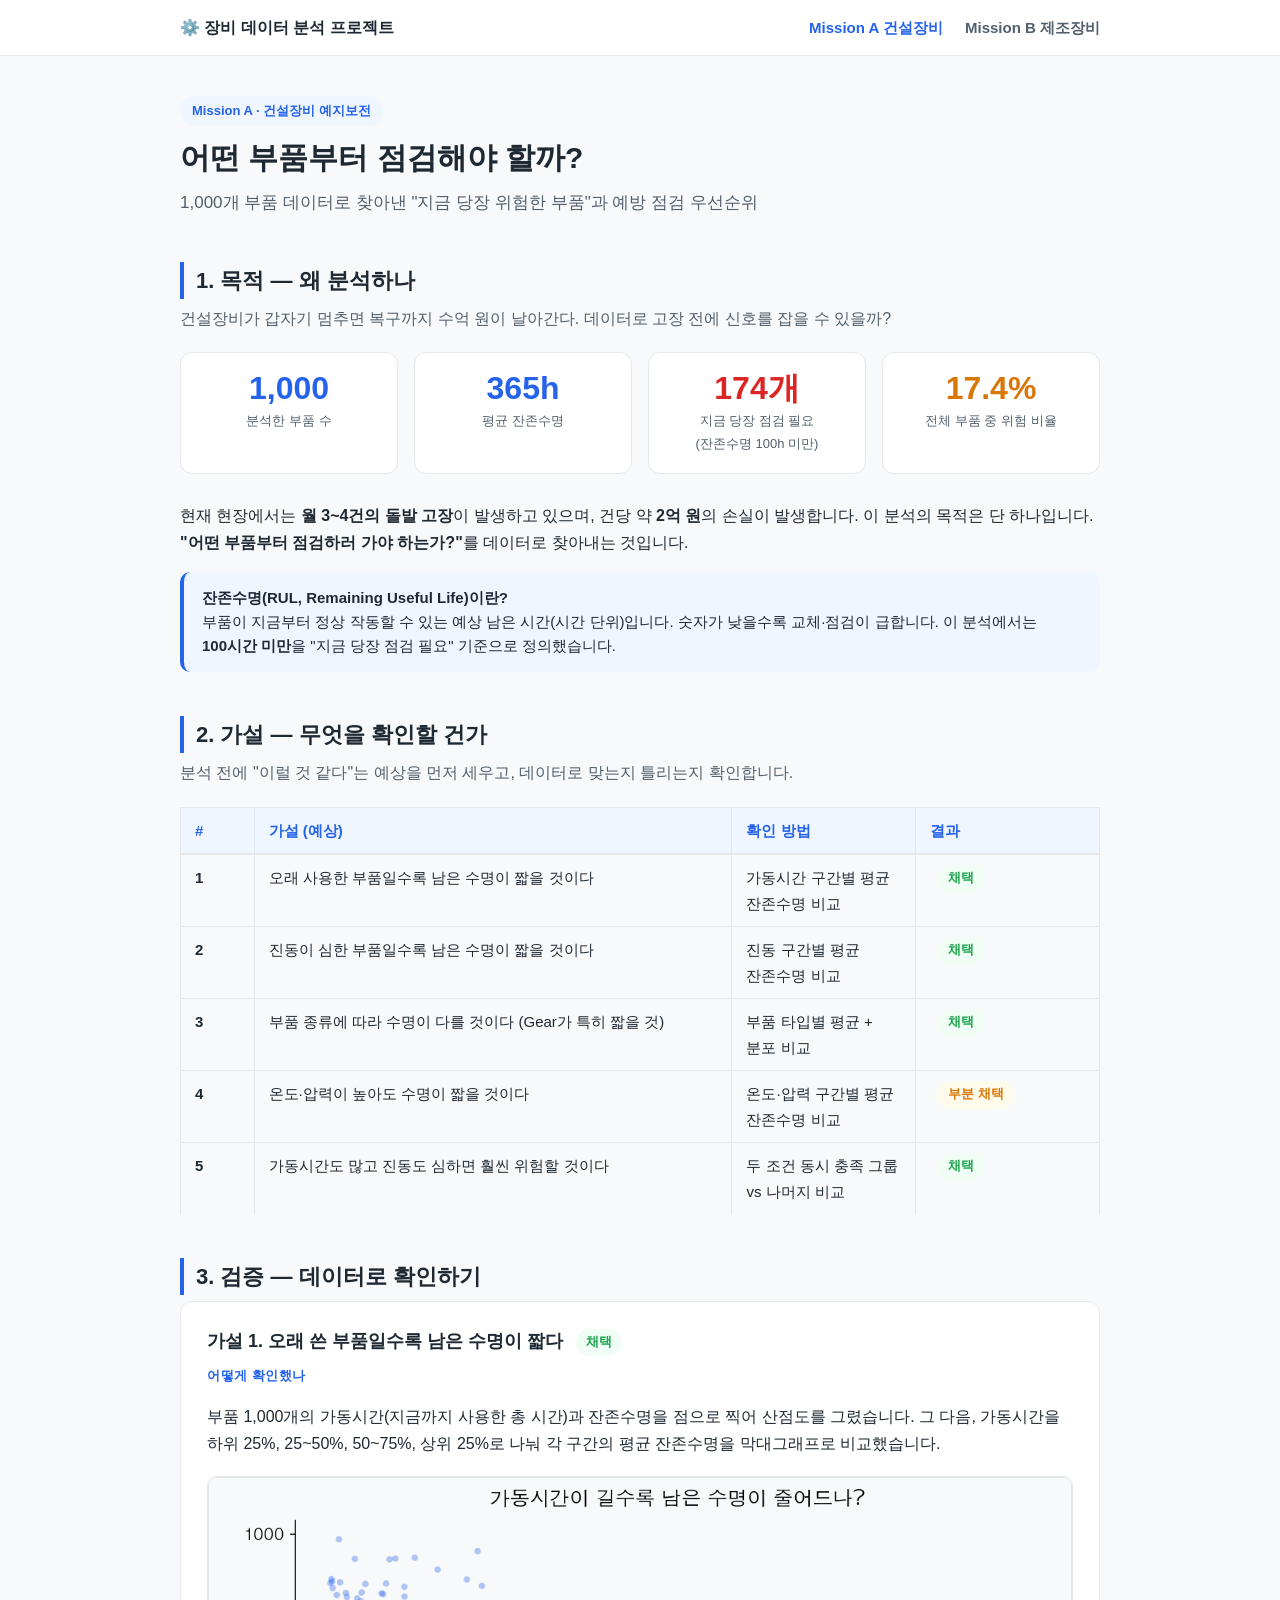
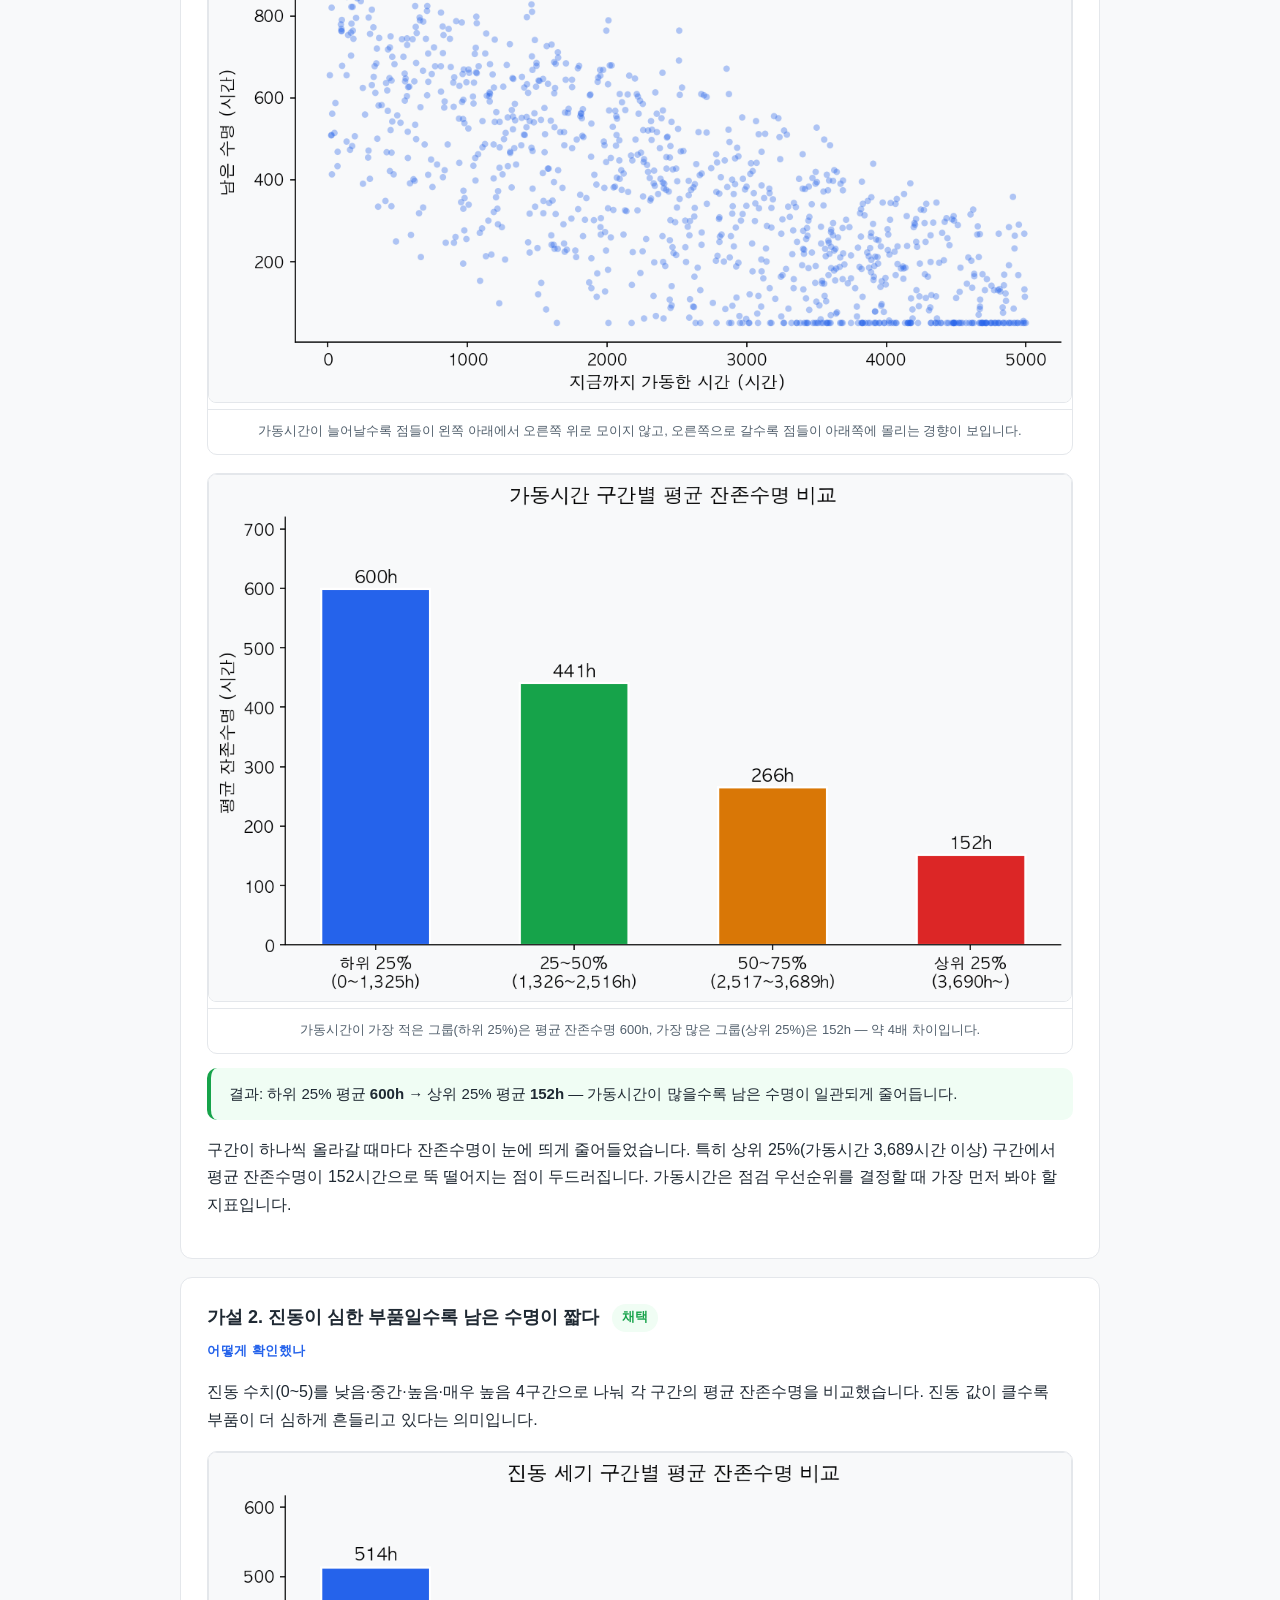
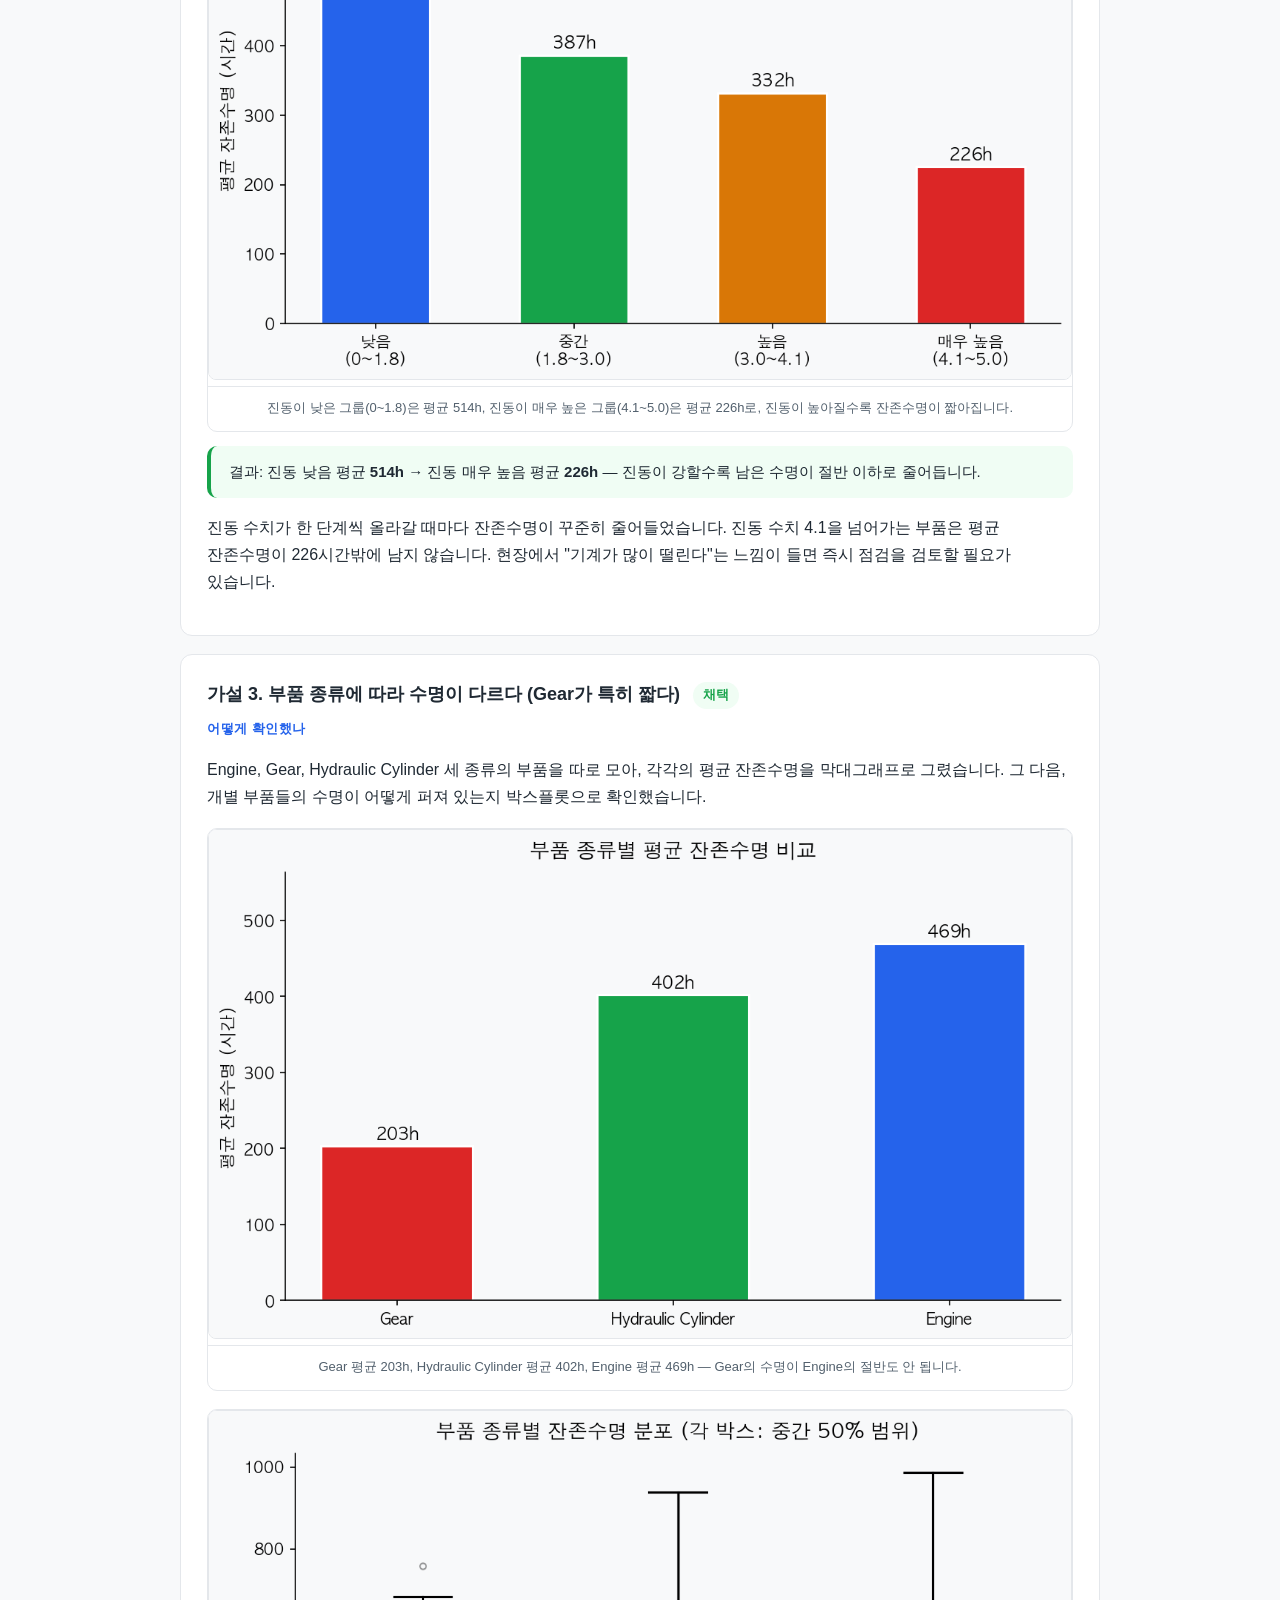
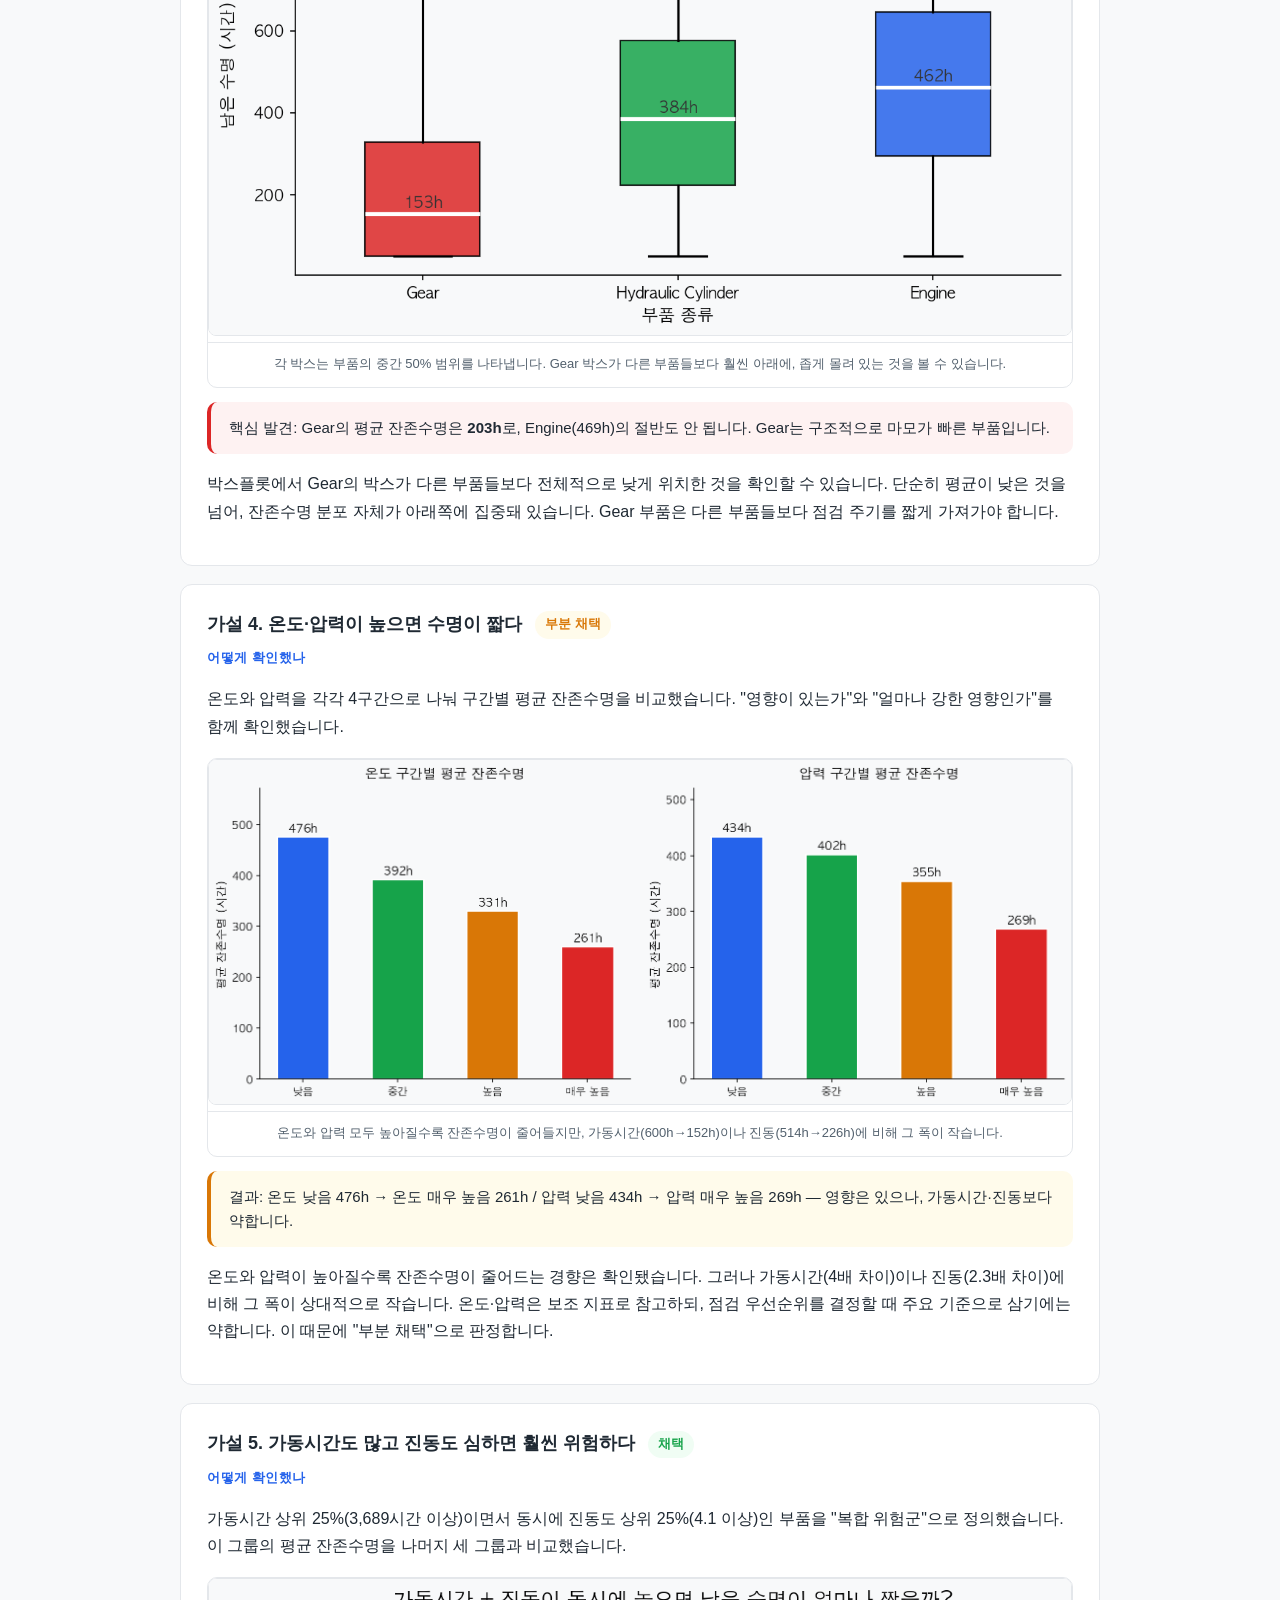
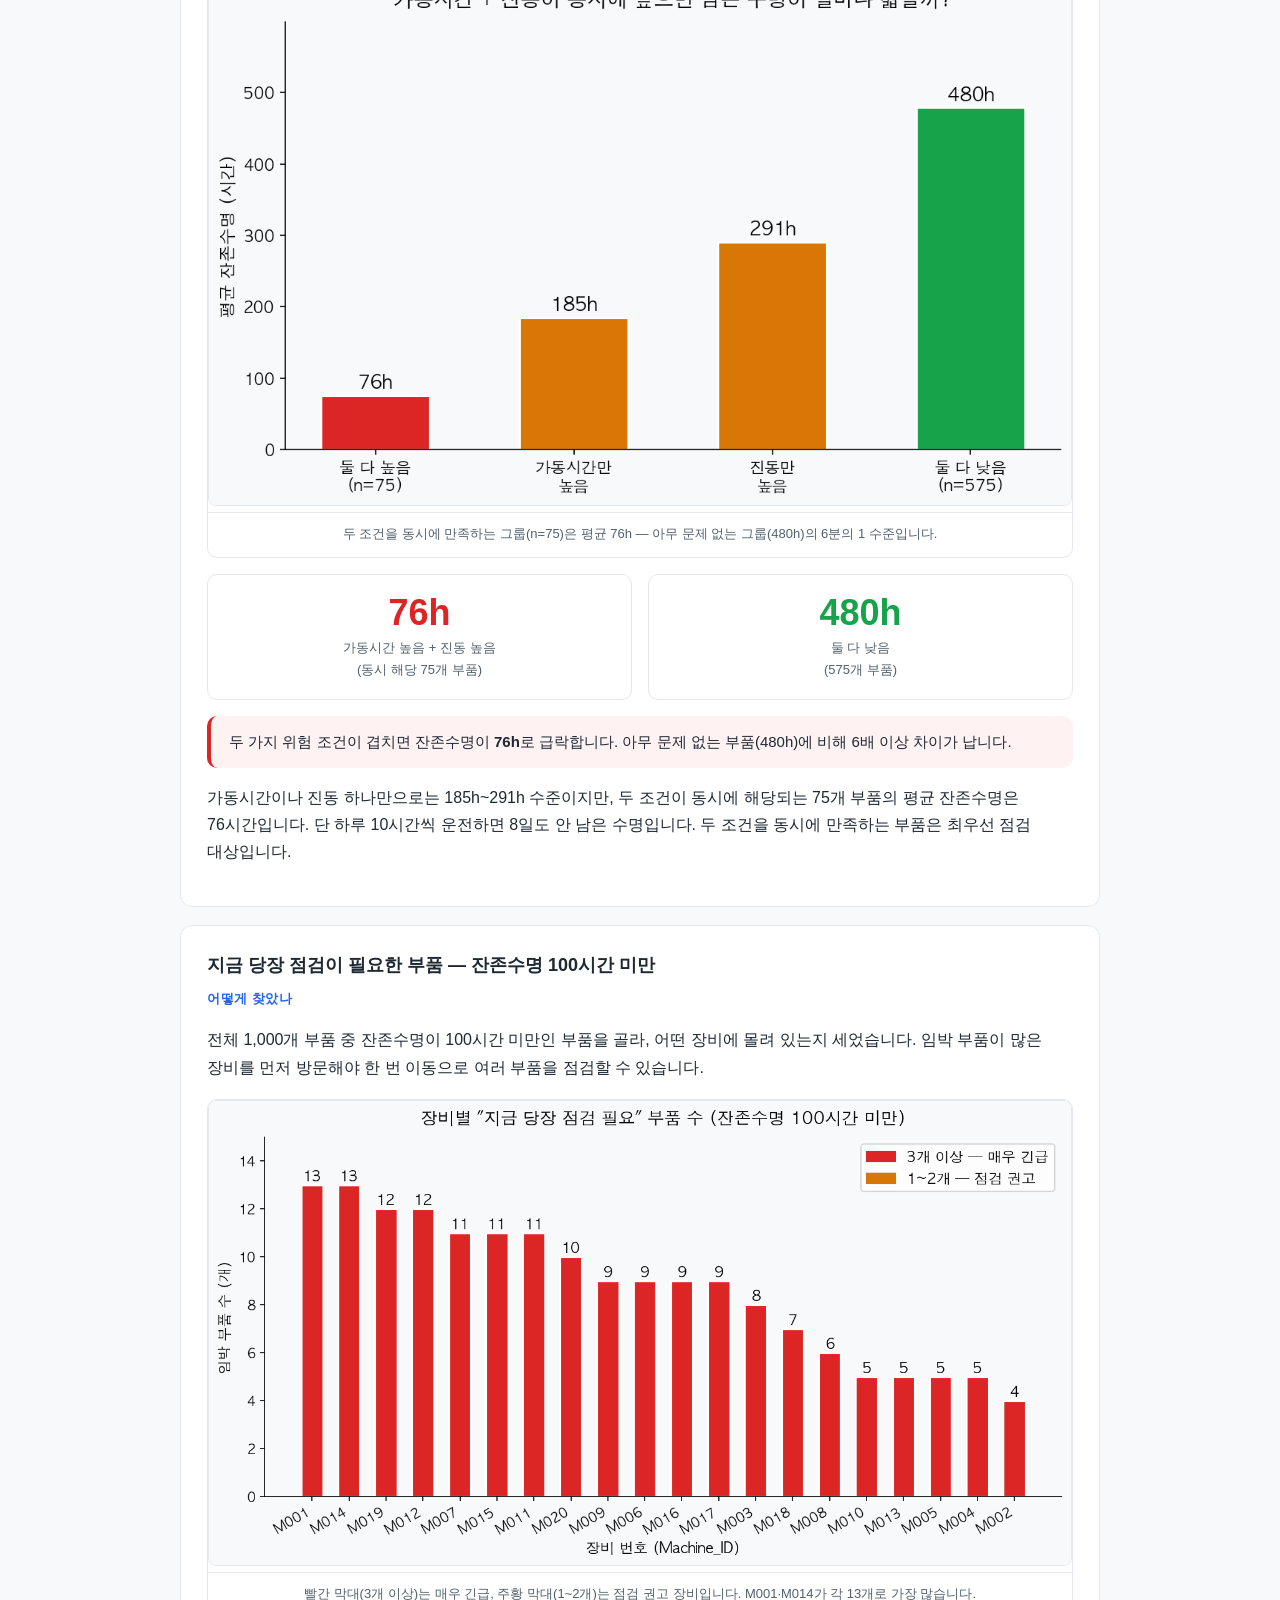
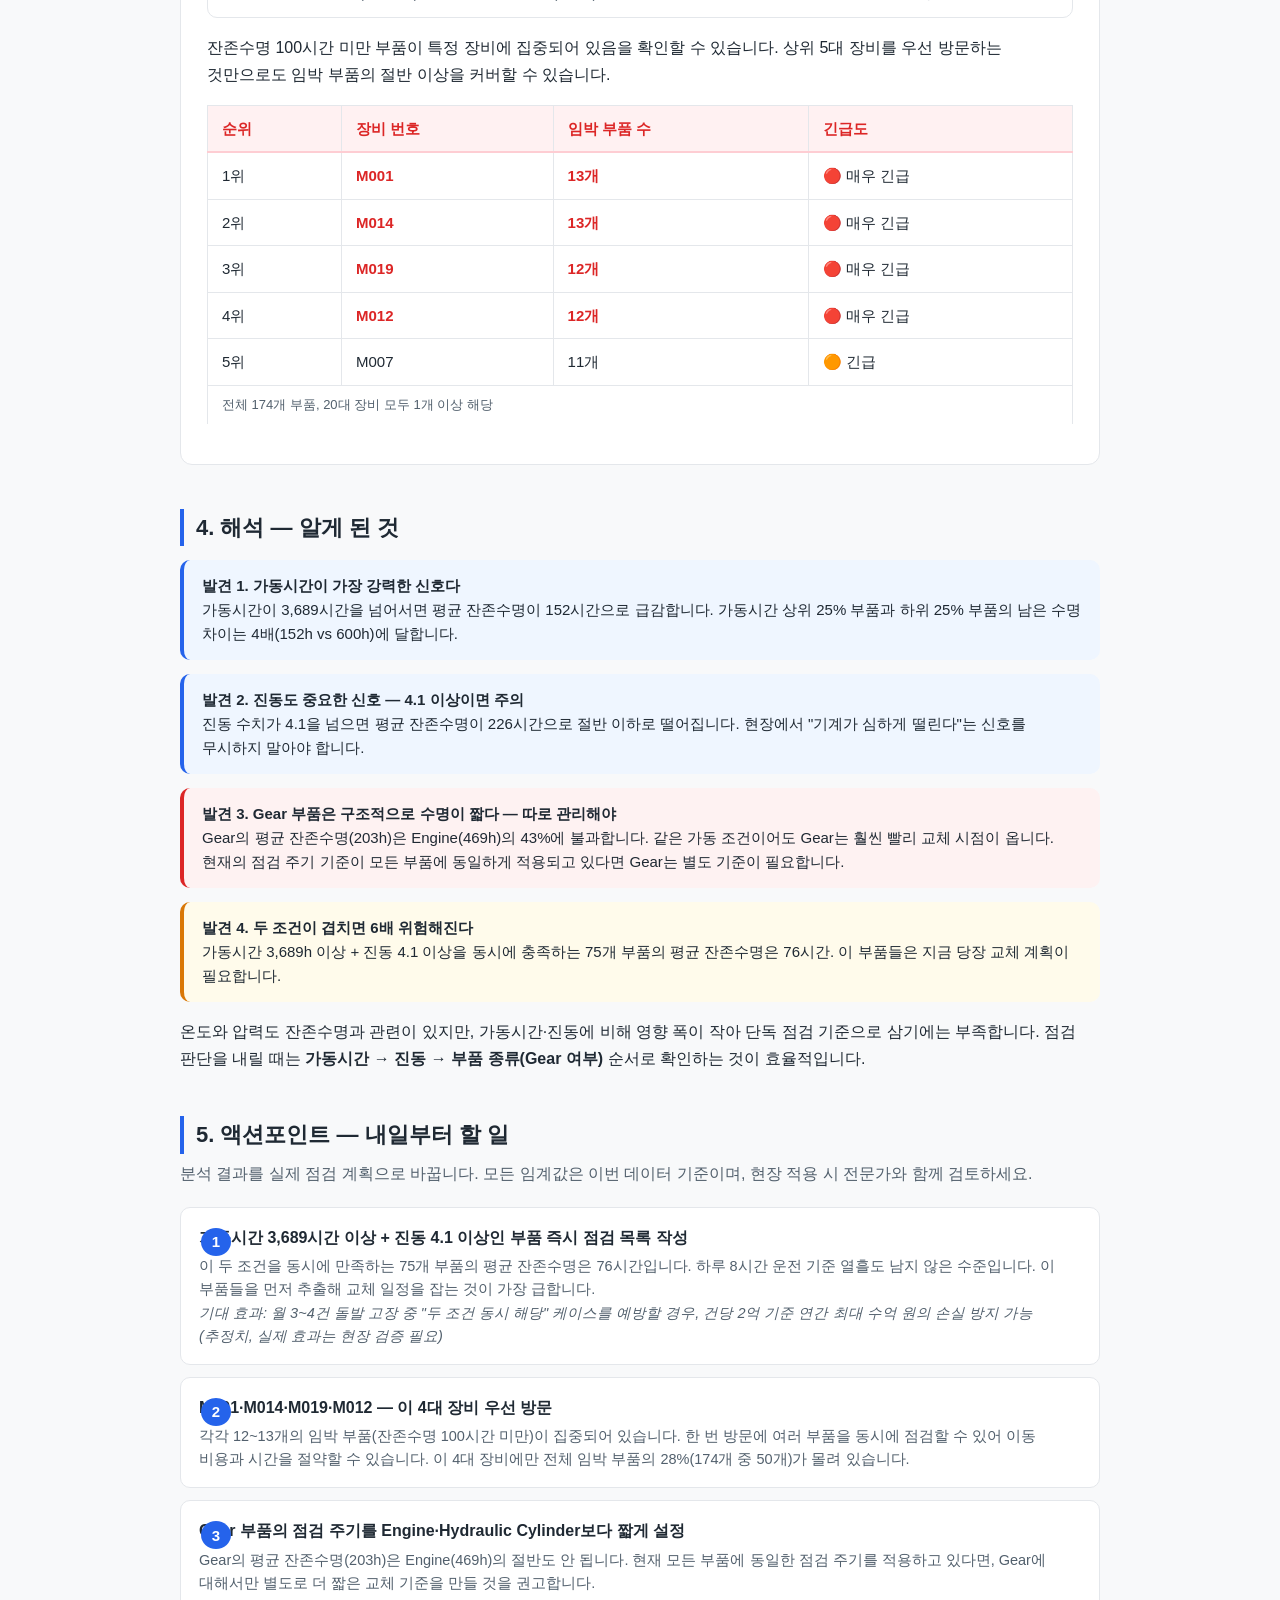
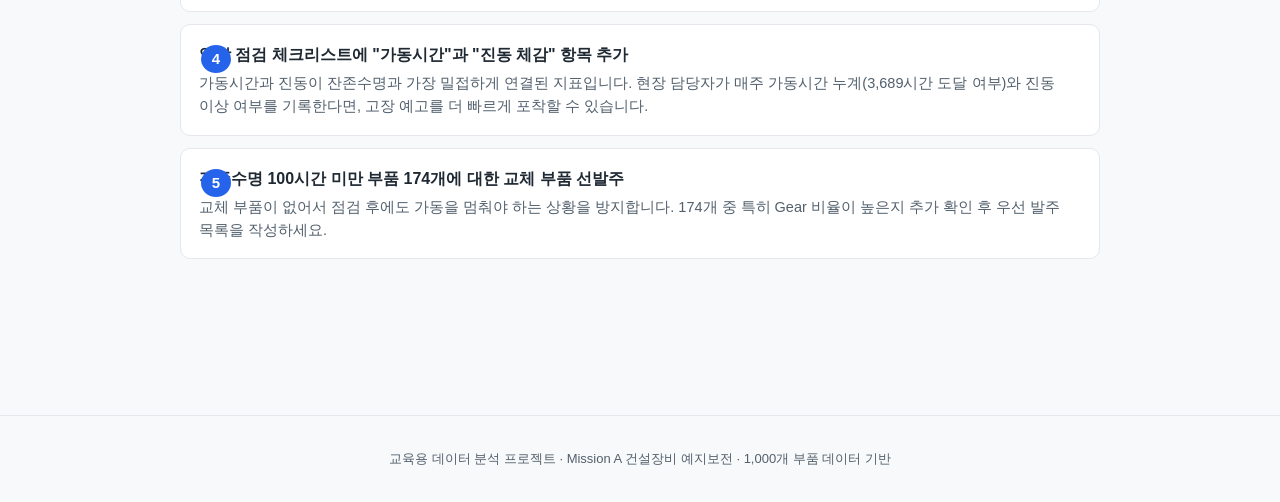
==== docs/mission-a.html @ 039abfec "Add equipment analysis site: Mission A/B simple analysis pages, charts, data - 목적→가설→검증→해석→액션포인트 구조의" ====
<!DOCTYPE html>
<html lang="ko">
<head>
<meta charset="UTF-8"><meta name="viewport" content="width=device-width, initial-scale=1">
<title>Mission A — 건설장비 예지보전 분석</title>
<link rel="stylesheet" href="assets/style.css">
<style>
  /* Mission A 전용 추가 스타일 */
  .kpi-row {
    display: flex;
    gap: 16px;
    flex-wrap: wrap;
    margin: 20px 0 28px;
  }
  .kpi {
    background: var(--card);
    border: 1px solid var(--line);
    border-radius: 12px;
    padding: 18px 24px;
    flex: 1;
    min-width: 160px;
    text-align: center;
  }
  .kpi .v {
    font-size: 32px;
    font-weight: 800;
    color: var(--accent);
    line-height: 1.1;
  }
  .kpi .v.danger { color: var(--no); }
  .kpi .v.warn   { color: var(--warn); }
  .kpi .k {
    font-size: 13px;
    color: var(--sub);
    margin-top: 4px;
  }
  figure {
    margin: 18px 0 0;
    background: var(--card);
    border: 1px solid var(--line);
    border-radius: 10px;
    overflow: hidden;
  }
  figure img {
    width: 100%;
    display: block;
  }
  figcaption {
    font-size: 13px;
    color: var(--sub);
    padding: 10px 16px 12px;
    text-align: center;
    border-top: 1px solid var(--line);
  }
  .callout {
    border-radius: 10px;
    padding: 14px 18px;
    margin: 14px 0;
    font-size: 15px;
    line-height: 1.6;
    border-left: 4px solid var(--accent);
    background: var(--accent-soft);
    color: var(--ink);
  }
  .callout.result {
    border-left-color: var(--ok);
    background: var(--ok-soft);
  }
  .callout.warn {
    border-left-color: var(--warn);
    background: var(--warn-soft);
  }
  .callout.danger {
    border-left-color: var(--no);
    background: var(--no-soft);
  }
  .callout.insight {
    border-left-color: var(--accent);
    background: var(--accent-soft);
  }
  .step-label {
    font-size: 13px;
    font-weight: 700;
    color: var(--accent);
    letter-spacing: 0.04em;
    margin: 18px 0 4px;
    text-transform: uppercase;
  }
  .hypo-table {
    width: 100%;
    border-collapse: collapse;
    margin: 16px 0;
    font-size: 15px;
  }
  .hypo-table th {
    background: var(--accent-soft);
    color: var(--accent);
    padding: 10px 14px;
    text-align: left;
    font-weight: 700;
    border-bottom: 2px solid var(--line);
  }
  .hypo-table td {
    padding: 10px 14px;
    border-bottom: 1px solid var(--line);
    vertical-align: top;
  }
  .hypo-table tr:last-child td { border-bottom: none; }
  .hypo-table tr:hover td { background: var(--bg); }

  .risk-table {
    width: 100%;
    border-collapse: collapse;
    margin: 16px 0;
    font-size: 15px;
  }
  .risk-table th {
    background: #fff1f2;
    color: var(--no);
    padding: 10px 14px;
    text-align: left;
    font-weight: 700;
    border-bottom: 2px solid #fecdd3;
  }
  .risk-table td {
    padding: 10px 14px;
    border-bottom: 1px solid var(--line);
  }
  .risk-table tr:last-child td { border-bottom: none; }
  .risk-table .high { color: var(--no); font-weight: 700; }

  .grid-2 {
    display: grid;
    grid-template-columns: 1fr 1fr;
    gap: 16px;
    margin: 16px 0;
  }
  @media (max-width: 640px) { .grid-2 { grid-template-columns: 1fr; } }

  .compare-box {
    background: var(--card);
    border: 1px solid var(--line);
    border-radius: 10px;
    padding: 18px;
    text-align: center;
  }
  .compare-box .big-num {
    font-size: 36px;
    font-weight: 800;
    line-height: 1.1;
  }
  .compare-box .label { font-size: 13px; color: var(--sub); margin-top: 4px; }
  .compare-box.red  .big-num { color: var(--no); }
  .compare-box.blue .big-num { color: var(--ok); }

  .action-list {
    list-style: none;
    padding: 0;
    counter-reset: action-counter;
    margin: 16px 0;
  }
  .action-list > li {
    counter-increment: action-counter;
    display: flex;
    gap: 14px;
    background: var(--card);
    border: 1px solid var(--line);
    border-radius: 10px;
    padding: 16px 18px;
    margin-bottom: 12px;
    align-items: flex-start;
  }
  .action-list > li::before {
    content: counter(action-counter);
    background: var(--accent);
    color: #fff;
    font-weight: 800;
    font-size: 15px;
    min-width: 28px;
    height: 28px;
    border-radius: 50%;
    display: flex;
    align-items: center;
    justify-content: center;
    margin-top: 2px;
  }
  .action-list > li > div { flex: 1; }
  .action-list strong { display: block; font-size: 16px; margin-bottom: 4px; }
  .why { display: block; font-size: 14px; color: var(--sub); line-height: 1.6; margin-top: 2px; }

  .footer {
    text-align: center;
    color: var(--sub);
    font-size: 13px;
    padding: 32px 20px;
    border-top: 1px solid var(--line);
    margin-top: 60px;
  }
</style>
</head>
<body>

<nav class="nav"><div class="nav-inner">
  <a class="brand" href="index.html">⚙️ 장비 데이터 분석 프로젝트</a>
  <a href="mission-a.html" class="active">Mission A 건설장비</a>
  <a href="mission-b.html">Mission B 제조장비</a>
</div></nav>

<div class="wrap">

  <!-- Hero -->
  <header class="hero">
    <span class="tag">Mission A · 건설장비 예지보전</span>
    <h1>어떤 부품부터 점검해야 할까?</h1>
    <p>1,000개 부품 데이터로 찾아낸 "지금 당장 위험한 부품"과 예방 점검 우선순위</p>
  </header>

  <!-- 1. 목적 -->
  <section class="section">
    <h2>1. 목적 — 왜 분석하나</h2>
    <p class="lead">건설장비가 갑자기 멈추면 복구까지 수억 원이 날아간다. 데이터로 고장 전에 신호를 잡을 수 있을까?</p>

    <div class="kpi-row">
      <div class="kpi">
        <div class="v">1,000</div>
        <div class="k">분석한 부품 수</div>
      </div>
      <div class="kpi">
        <div class="v">365h</div>
        <div class="k">평균 잔존수명</div>
      </div>
      <div class="kpi">
        <div class="v danger">174개</div>
        <div class="k">지금 당장 점검 필요<br>(잔존수명 100h 미만)</div>
      </div>
      <div class="kpi">
        <div class="v warn">17.4%</div>
        <div class="k">전체 부품 중 위험 비율</div>
      </div>
    </div>

    <p>현재 현장에서는 <strong>월 3~4건의 돌발 고장</strong>이 발생하고 있으며, 건당 약 <strong>2억 원</strong>의 손실이 발생합니다. 이 분석의 목적은 단 하나입니다. <strong>"어떤 부품부터 점검하러 가야 하는가?"</strong>를 데이터로 찾아내는 것입니다.</p>

    <div class="callout">
      <strong>잔존수명(RUL, Remaining Useful Life)이란?</strong><br>
      부품이 지금부터 정상 작동할 수 있는 예상 남은 시간(시간 단위)입니다. 숫자가 낮을수록 교체·점검이 급합니다. 이 분석에서는 <strong>100시간 미만</strong>을 "지금 당장 점검 필요" 기준으로 정의했습니다.
    </div>
  </section>

  <!-- 2. 가설 -->
  <section class="section">
    <h2>2. 가설 — 무엇을 확인할 건가</h2>
    <p class="lead">분석 전에 "이럴 것 같다"는 예상을 먼저 세우고, 데이터로 맞는지 틀리는지 확인합니다.</p>

    <table class="hypo-table">
      <thead>
        <tr>
          <th style="width:8%">#</th>
          <th style="width:52%">가설 (예상)</th>
          <th style="width:20%">확인 방법</th>
          <th style="width:20%">결과</th>
        </tr>
      </thead>
      <tbody>
        <tr>
          <td><strong>1</strong></td>
          <td>오래 사용한 부품일수록 남은 수명이 짧을 것이다</td>
          <td>가동시간 구간별 평균 잔존수명 비교</td>
          <td><span class="badge ok">채택</span></td>
        </tr>
        <tr>
          <td><strong>2</strong></td>
          <td>진동이 심한 부품일수록 남은 수명이 짧을 것이다</td>
          <td>진동 구간별 평균 잔존수명 비교</td>
          <td><span class="badge ok">채택</span></td>
        </tr>
        <tr>
          <td><strong>3</strong></td>
          <td>부품 종류에 따라 수명이 다를 것이다 (Gear가 특히 짧을 것)</td>
          <td>부품 타입별 평균 + 분포 비교</td>
          <td><span class="badge ok">채택</span></td>
        </tr>
        <tr>
          <td><strong>4</strong></td>
          <td>온도·압력이 높아도 수명이 짧을 것이다</td>
          <td>온도·압력 구간별 평균 잔존수명 비교</td>
          <td><span class="badge partial">부분 채택</span></td>
        </tr>
        <tr>
          <td><strong>5</strong></td>
          <td>가동시간도 많고 진동도 심하면 훨씬 위험할 것이다</td>
          <td>두 조건 동시 충족 그룹 vs 나머지 비교</td>
          <td><span class="badge ok">채택</span></td>
        </tr>
      </tbody>
    </table>
  </section>

  <!-- 3. 검증 -->
  <section class="section">
    <h2>3. 검증 — 데이터로 확인하기</h2>

    <!-- 가설 1 -->
    <div class="card">
      <h3>가설 1. 오래 쓴 부품일수록 남은 수명이 짧다 <span class="badge ok">채택</span></h3>

      <p class="step-label">어떻게 확인했나</p>
      <p>부품 1,000개의 가동시간(지금까지 사용한 총 시간)과 잔존수명을 점으로 찍어 산점도를 그렸습니다. 그 다음, 가동시간을 하위 25%, 25~50%, 50~75%, 상위 25%로 나눠 각 구간의 평균 잔존수명을 막대그래프로 비교했습니다.</p>

      <figure>
        <img src="charts/a/h1_scatter_hours_rul.png" alt="가동시간과 잔존수명의 산점도">
        <figcaption>가동시간이 늘어날수록 점들이 왼쪽 아래에서 오른쪽 위로 모이지 않고, 오른쪽으로 갈수록 점들이 아래쪽에 몰리는 경향이 보입니다.</figcaption>
      </figure>

      <figure>
        <img src="charts/a/h1_bar_hours_rul.png" alt="가동시간 구간별 평균 잔존수명 막대그래프">
        <figcaption>가동시간이 가장 적은 그룹(하위 25%)은 평균 잔존수명 600h, 가장 많은 그룹(상위 25%)은 152h — 약 4배 차이입니다.</figcaption>
      </figure>

      <div class="callout result">
        결과: 하위 25% 평균 <strong>600h</strong> → 상위 25% 평균 <strong>152h</strong> — 가동시간이 많을수록 남은 수명이 일관되게 줄어듭니다.
      </div>

      <p>구간이 하나씩 올라갈 때마다 잔존수명이 눈에 띄게 줄어들었습니다. 특히 상위 25%(가동시간 3,689시간 이상) 구간에서 평균 잔존수명이 152시간으로 뚝 떨어지는 점이 두드러집니다. 가동시간은 점검 우선순위를 결정할 때 가장 먼저 봐야 할 지표입니다.</p>
    </div>

    <!-- 가설 2 -->
    <div class="card">
      <h3>가설 2. 진동이 심한 부품일수록 남은 수명이 짧다 <span class="badge ok">채택</span></h3>

      <p class="step-label">어떻게 확인했나</p>
      <p>진동 수치(0~5)를 낮음·중간·높음·매우 높음 4구간으로 나눠 각 구간의 평균 잔존수명을 비교했습니다. 진동 값이 클수록 부품이 더 심하게 흔들리고 있다는 의미입니다.</p>

      <figure>
        <img src="charts/a/h2_bar_vib_rul.png" alt="진동 구간별 평균 잔존수명 막대그래프">
        <figcaption>진동이 낮은 그룹(0~1.8)은 평균 514h, 진동이 매우 높은 그룹(4.1~5.0)은 평균 226h로, 진동이 높아질수록 잔존수명이 짧아집니다.</figcaption>
      </figure>

      <div class="callout result">
        결과: 진동 낮음 평균 <strong>514h</strong> → 진동 매우 높음 평균 <strong>226h</strong> — 진동이 강할수록 남은 수명이 절반 이하로 줄어듭니다.
      </div>

      <p>진동 수치가 한 단계씩 올라갈 때마다 잔존수명이 꾸준히 줄어들었습니다. 진동 수치 4.1을 넘어가는 부품은 평균 잔존수명이 226시간밖에 남지 않습니다. 현장에서 "기계가 많이 떨린다"는 느낌이 들면 즉시 점검을 검토할 필요가 있습니다.</p>
    </div>

    <!-- 가설 3 -->
    <div class="card">
      <h3>가설 3. 부품 종류에 따라 수명이 다르다 (Gear가 특히 짧다) <span class="badge ok">채택</span></h3>

      <p class="step-label">어떻게 확인했나</p>
      <p>Engine, Gear, Hydraulic Cylinder 세 종류의 부품을 따로 모아, 각각의 평균 잔존수명을 막대그래프로 그렸습니다. 그 다음, 개별 부품들의 수명이 어떻게 퍼져 있는지 박스플롯으로 확인했습니다.</p>

      <figure>
        <img src="charts/a/h3_bar_type_rul.png" alt="부품 종류별 평균 잔존수명 막대그래프">
        <figcaption>Gear 평균 203h, Hydraulic Cylinder 평균 402h, Engine 평균 469h — Gear의 수명이 Engine의 절반도 안 됩니다.</figcaption>
      </figure>

      <figure>
        <img src="charts/a/h3_box_type_rul.png" alt="부품 종류별 잔존수명 분포 박스플롯">
        <figcaption>각 박스는 부품의 중간 50% 범위를 나타냅니다. Gear 박스가 다른 부품들보다 훨씬 아래에, 좁게 몰려 있는 것을 볼 수 있습니다.</figcaption>
      </figure>

      <div class="callout danger">
        핵심 발견: Gear의 평균 잔존수명은 <strong>203h</strong>로, Engine(469h)의 절반도 안 됩니다. Gear는 구조적으로 마모가 빠른 부품입니다.
      </div>

      <p>박스플롯에서 Gear의 박스가 다른 부품들보다 전체적으로 낮게 위치한 것을 확인할 수 있습니다. 단순히 평균이 낮은 것을 넘어, 잔존수명 분포 자체가 아래쪽에 집중돼 있습니다. Gear 부품은 다른 부품들보다 점검 주기를 짧게 가져가야 합니다.</p>
    </div>

    <!-- 가설 4 -->
    <div class="card">
      <h3>가설 4. 온도·압력이 높으면 수명이 짧다 <span class="badge partial">부분 채택</span></h3>

      <p class="step-label">어떻게 확인했나</p>
      <p>온도와 압력을 각각 4구간으로 나눠 구간별 평균 잔존수명을 비교했습니다. "영향이 있는가"와 "얼마나 강한 영향인가"를 함께 확인했습니다.</p>

      <figure>
        <img src="charts/a/h4_bar_temp_pressure_rul.png" alt="온도·압력 구간별 평균 잔존수명 비교">
        <figcaption>온도와 압력 모두 높아질수록 잔존수명이 줄어들지만, 가동시간(600h→152h)이나 진동(514h→226h)에 비해 그 폭이 작습니다.</figcaption>
      </figure>

      <div class="callout warn">
        결과: 온도 낮음 476h → 온도 매우 높음 261h / 압력 낮음 434h → 압력 매우 높음 269h — 영향은 있으나, 가동시간·진동보다 약합니다.
      </div>

      <p>온도와 압력이 높아질수록 잔존수명이 줄어드는 경향은 확인됐습니다. 그러나 가동시간(4배 차이)이나 진동(2.3배 차이)에 비해 그 폭이 상대적으로 작습니다. 온도·압력은 보조 지표로 참고하되, 점검 우선순위를 결정할 때 주요 기준으로 삼기에는 약합니다. 이 때문에 "부분 채택"으로 판정합니다.</p>
    </div>

    <!-- 가설 5 -->
    <div class="card">
      <h3>가설 5. 가동시간도 많고 진동도 심하면 훨씬 위험하다 <span class="badge ok">채택</span></h3>

      <p class="step-label">어떻게 확인했나</p>
      <p>가동시간 상위 25%(3,689시간 이상)이면서 동시에 진동도 상위 25%(4.1 이상)인 부품을 "복합 위험군"으로 정의했습니다. 이 그룹의 평균 잔존수명을 나머지 세 그룹과 비교했습니다.</p>

      <figure>
        <img src="charts/a/h5_bar_combined_risk.png" alt="복합 위험 그룹별 평균 잔존수명 비교">
        <figcaption>두 조건을 동시에 만족하는 그룹(n=75)은 평균 76h — 아무 문제 없는 그룹(480h)의 6분의 1 수준입니다.</figcaption>
      </figure>

      <div class="grid-2">
        <div class="compare-box red">
          <div class="big-num">76h</div>
          <div class="label">가동시간 높음 + 진동 높음<br>(동시 해당 75개 부품)</div>
        </div>
        <div class="compare-box blue">
          <div class="big-num">480h</div>
          <div class="label">둘 다 낮음<br>(575개 부품)</div>
        </div>
      </div>

      <div class="callout danger">
        두 가지 위험 조건이 겹치면 잔존수명이 <strong>76h</strong>로 급락합니다. 아무 문제 없는 부품(480h)에 비해 6배 이상 차이가 납니다.
      </div>

      <p>가동시간이나 진동 하나만으로는 185h~291h 수준이지만, 두 조건이 동시에 해당되는 75개 부품의 평균 잔존수명은 76시간입니다. 단 하루 10시간씩 운전하면 8일도 안 남은 수명입니다. 두 조건을 동시에 만족하는 부품은 최우선 점검 대상입니다.</p>
    </div>

    <!-- 위험군 도출 -->
    <div class="card">
      <h3>지금 당장 점검이 필요한 부품 — 잔존수명 100시간 미만</h3>

      <p class="step-label">어떻게 찾았나</p>
      <p>전체 1,000개 부품 중 잔존수명이 100시간 미만인 부품을 골라, 어떤 장비에 몰려 있는지 세었습니다. 임박 부품이 많은 장비를 먼저 방문해야 한 번 이동으로 여러 부품을 점검할 수 있습니다.</p>

      <figure>
        <img src="charts/a/risk_machine_bar.png" alt="장비별 임박 부품 수 막대그래프">
        <figcaption>빨간 막대(3개 이상)는 매우 긴급, 주황 막대(1~2개)는 점검 권고 장비입니다. M001·M014가 각 13개로 가장 많습니다.</figcaption>
      </figure>

      <p>잔존수명 100시간 미만 부품이 특정 장비에 집중되어 있음을 확인할 수 있습니다. 상위 5대 장비를 우선 방문하는 것만으로도 임박 부품의 절반 이상을 커버할 수 있습니다.</p>

      <table class="risk-table">
        <thead>
          <tr>
            <th>순위</th>
            <th>장비 번호</th>
            <th>임박 부품 수</th>
            <th>긴급도</th>
          </tr>
        </thead>
        <tbody>
          <tr><td>1위</td><td class="high">M001</td><td class="high">13개</td><td>🔴 매우 긴급</td></tr>
          <tr><td>2위</td><td class="high">M014</td><td class="high">13개</td><td>🔴 매우 긴급</td></tr>
          <tr><td>3위</td><td class="high">M019</td><td class="high">12개</td><td>🔴 매우 긴급</td></tr>
          <tr><td>4위</td><td class="high">M012</td><td class="high">12개</td><td>🔴 매우 긴급</td></tr>
          <tr><td>5위</td><td>M007</td><td>11개</td><td>🟠 긴급</td></tr>
          <tr><td colspan="4" style="font-size:13px; color:var(--sub); padding: 8px 14px;">전체 174개 부품, 20대 장비 모두 1개 이상 해당</td></tr>
        </tbody>
      </table>
    </div>

  </section>

  <!-- 4. 해석 -->
  <section class="section">
    <h2>4. 해석 — 알게 된 것</h2>

    <div class="callout insight">
      <strong>발견 1. 가동시간이 가장 강력한 신호다</strong><br>
      가동시간이 3,689시간을 넘어서면 평균 잔존수명이 152시간으로 급감합니다. 가동시간 상위 25% 부품과 하위 25% 부품의 남은 수명 차이는 4배(152h vs 600h)에 달합니다.
    </div>

    <div class="callout insight">
      <strong>발견 2. 진동도 중요한 신호 — 4.1 이상이면 주의</strong><br>
      진동 수치가 4.1을 넘으면 평균 잔존수명이 226시간으로 절반 이하로 떨어집니다. 현장에서 "기계가 심하게 떨린다"는 신호를 무시하지 말아야 합니다.
    </div>

    <div class="callout danger">
      <strong>발견 3. Gear 부품은 구조적으로 수명이 짧다 — 따로 관리해야</strong><br>
      Gear의 평균 잔존수명(203h)은 Engine(469h)의 43%에 불과합니다. 같은 가동 조건이어도 Gear는 훨씬 빨리 교체 시점이 옵니다. 현재의 점검 주기 기준이 모든 부품에 동일하게 적용되고 있다면 Gear는 별도 기준이 필요합니다.
    </div>

    <div class="callout warn">
      <strong>발견 4. 두 조건이 겹치면 6배 위험해진다</strong><br>
      가동시간 3,689h 이상 + 진동 4.1 이상을 동시에 충족하는 75개 부품의 평균 잔존수명은 76시간. 이 부품들은 지금 당장 교체 계획이 필요합니다.
    </div>

    <p>온도와 압력도 잔존수명과 관련이 있지만, 가동시간·진동에 비해 영향 폭이 작아 단독 점검 기준으로 삼기에는 부족합니다. 점검 판단을 내릴 때는 <strong>가동시간 → 진동 → 부품 종류(Gear 여부)</strong> 순서로 확인하는 것이 효율적입니다.</p>
  </section>

  <!-- 5. 액션포인트 -->
  <section class="section">
    <h2>5. 액션포인트 — 내일부터 할 일</h2>
    <p class="lead">분석 결과를 실제 점검 계획으로 바꿉니다. 모든 임계값은 이번 데이터 기준이며, 현장 적용 시 전문가와 함께 검토하세요.</p>

    <ol class="action-list">
      <li>
        <div>
          <strong>가동시간 3,689시간 이상 + 진동 4.1 이상인 부품 즉시 점검 목록 작성</strong>
          <span class="why">
            이 두 조건을 동시에 만족하는 75개 부품의 평균 잔존수명은 76시간입니다. 하루 8시간 운전 기준 열흘도 남지 않은 수준입니다. 이 부품들을 먼저 추출해 교체 일정을 잡는 것이 가장 급합니다.<br>
            <em>기대 효과: 월 3~4건 돌발 고장 중 "두 조건 동시 해당" 케이스를 예방할 경우, 건당 2억 기준 연간 최대 수억 원의 손실 방지 가능 (추정치, 실제 효과는 현장 검증 필요)</em>
          </span>
        </div>
      </li>
      <li>
        <div>
          <strong>M001·M014·M019·M012 — 이 4대 장비 우선 방문</strong>
          <span class="why">
            각각 12~13개의 임박 부품(잔존수명 100시간 미만)이 집중되어 있습니다. 한 번 방문에 여러 부품을 동시에 점검할 수 있어 이동 비용과 시간을 절약할 수 있습니다. 이 4대 장비에만 전체 임박 부품의 28%(174개 중 50개)가 몰려 있습니다.
          </span>
        </div>
      </li>
      <li>
        <div>
          <strong>Gear 부품의 점검 주기를 Engine·Hydraulic Cylinder보다 짧게 설정</strong>
          <span class="why">
            Gear의 평균 잔존수명(203h)은 Engine(469h)의 절반도 안 됩니다. 현재 모든 부품에 동일한 점검 주기를 적용하고 있다면, Gear에 대해서만 별도로 더 짧은 교체 기준을 만들 것을 권고합니다.
          </span>
        </div>
      </li>
      <li>
        <div>
          <strong>일상 점검 체크리스트에 "가동시간"과 "진동 체감" 항목 추가</strong>
          <span class="why">
            가동시간과 진동이 잔존수명과 가장 밀접하게 연결된 지표입니다. 현장 담당자가 매주 가동시간 누계(3,689시간 도달 여부)와 진동 이상 여부를 기록한다면, 고장 예고를 더 빠르게 포착할 수 있습니다.
          </span>
        </div>
      </li>
      <li>
        <div>
          <strong>잔존수명 100시간 미만 부품 174개에 대한 교체 부품 선발주</strong>
          <span class="why">
            교체 부품이 없어서 점검 후에도 가동을 멈춰야 하는 상황을 방지합니다. 174개 중 특히 Gear 비율이 높은지 추가 확인 후 우선 발주 목록을 작성하세요.
          </span>
        </div>
      </li>
    </ol>
  </section>

</div>

<footer class="footer">
  교육용 데이터 분석 프로젝트 · Mission A 건설장비 예지보전 · 1,000개 부품 데이터 기반
</footer>

</body>
</html>
---- docs/assets/style.css ----
:root {
  --ink: #1f2933;
  --sub: #52606d;
  --line: #e4e7eb;
  --bg: #f8f9fa;
  --card: #ffffff;
  --accent: #2563eb;
  --accent-soft: #eff6ff;
  --ok: #16a34a;
  --ok-soft: #f0fdf4;
  --no: #dc2626;
  --no-soft: #fef2f2;
  --warn: #d97706;
  --warn-soft: #fffbeb;
}

* { box-sizing: border-box; }

body {
  margin: 0;
  font-family: "Pretendard", "Apple SD Gothic Neo", "Noto Sans KR", -apple-system, sans-serif;
  font-size: 16px;
  line-height: 1.7;
  color: var(--ink);
  background: var(--bg);
  word-break: keep-all;
}

.nav {
  background: #fff;
  border-bottom: 1px solid var(--line);
  position: sticky;
  top: 0;
  z-index: 10;
}
.nav-inner {
  max-width: 960px;
  margin: 0 auto;
  padding: 14px 20px;
  display: flex;
  gap: 22px;
  align-items: center;
}
.nav a { color: var(--sub); text-decoration: none; font-weight: 600; font-size: 15px; }
.nav a:hover, .nav a.active { color: var(--accent); }
.nav .brand { color: var(--ink); font-size: 16px; margin-right: auto; }

.wrap { max-width: 960px; margin: 0 auto; padding: 40px 20px 80px; }

.hero { margin-bottom: 36px; }
.hero .tag {
  display: inline-block;
  background: var(--accent-soft);
  color: var(--accent);
  font-size: 13px;
  font-weight: 700;
  padding: 4px 12px;
  border-radius: 999px;
  margin-bottom: 12px;
}
.hero h1 { font-size: 30px; line-height: 1.35; margin: 0 0 10px; }
.hero p { color: var(--sub); font-size: 17px; margin: 0; }

.section { margin-top: 44px; }
.section > h2 {
  font-size: 22px;
  margin: 0 0 6px;
  padding-left: 12px;
  border-left: 4px solid var(--accent);
}
.section > .lead { color: var(--sub); margin: 0 0 20px; }

.card {
  background: var(--card);
  border: 1px solid var(--line);
  border-radius: 12px;
  padding: 24px 26px;
  margin-bottom: 18px;
}
.card h3 { margin: 0 0 8px; font-size: 18px; }

.badge {
  display: inline-block;
  font-size: 12.5px;
  font-weight: 700;
  padding: 3px 10px;
  border-radius: 999px;
  vertical-align: middle;
  margin-left: 8px;
}
.badge.ok { background: var(--ok-soft); color: var(--ok); }
.badge.no { background: var(--no-soft); color: var(--no); }
.badge.partial { background: var(--warn-soft); color: var(--warn); }

.step-label {
  font-size: 13px;
  font-weight: 700;
  color: var(--accent);
  letter-spacing: 0.04em;
  margin: 18px 0 4px;
}
.step-label:first-of-type { margin-top: 0; }

figure { margin: 16px 0; }
figure img {
  width: 100%;
  height: auto;
  border: 1px solid var(--line);
  border-radius: 8px;
  background: #fff;
}
figcaption { font-size: 13.5px; color: var(--sub); margin-top: 6px; text-align: center; }

table {
  width: 100%;
  border-collapse: collapse;
  font-size: 14.5px;
  margin: 12px 0;
}
th, td { border: 1px solid var(--line); padding: 8px 12px; text-align: left; }
th { background: var(--bg); font-weight: 700; }
td.num, th.num { text-align: right; font-variant-numeric: tabular-nums; }

.callout {
  border-radius: 10px;
  padding: 14px 18px;
  margin: 14px 0;
  font-size: 15px;
}
.callout.insight { background: var(--accent-soft); border-left: 4px solid var(--accent); }
.callout.result { background: var(--ok-soft); border-left: 4px solid var(--ok); }

.action-list { counter-reset: action; list-style: none; padding: 0; margin: 0; }
.action-list li {
  counter-increment: action;
  background: var(--card);
  border: 1px solid var(--line);
  border-radius: 12px;
  padding: 18px 22px 18px 64px;
  margin-bottom: 12px;
  position: relative;
}
.action-list li::before {
  content: counter(action);
  position: absolute;
  left: 20px;
  top: 18px;
  width: 30px;
  height: 30px;
  border-radius: 50%;
  background: var(--accent);
  color: #fff;
  font-weight: 700;
  display: flex;
  align-items: center;
  justify-content: center;
  font-size: 15px;
}
.action-list strong { display: block; margin-bottom: 4px; }
.action-list .why { color: var(--sub); font-size: 14.5px; }

.mission-grid { display: grid; grid-template-columns: 1fr 1fr; gap: 20px; margin-top: 24px; }
.mission-card {
  background: var(--card);
  border: 1px solid var(--line);
  border-radius: 14px;
  padding: 28px;
  text-decoration: none;
  color: var(--ink);
  transition: box-shadow .15s, transform .15s;
  display: block;
}
.mission-card:hover { box-shadow: 0 6px 20px rgba(0,0,0,.08); transform: translateY(-2px); }
.mission-card .emoji { font-size: 34px; }
.mission-card h3 { margin: 10px 0 6px; font-size: 19px; }
.mission-card p { color: var(--sub); font-size: 14.5px; margin: 0 0 14px; }
.mission-card .go { color: var(--accent); font-weight: 700; font-size: 14.5px; }

.kpi-row { display: grid; grid-template-columns: repeat(auto-fit, minmax(150px, 1fr)); gap: 14px; margin: 18px 0; }
.kpi {
  background: var(--card);
  border: 1px solid var(--line);
  border-radius: 10px;
  padding: 16px 18px;
  text-align: center;
}
.kpi .v { font-size: 24px; font-weight: 800; color: var(--accent); }
.kpi .k { font-size: 13px; color: var(--sub); margin-top: 2px; }

.footer {
  border-top: 1px solid var(--line);
  margin-top: 60px;
  padding: 24px 20px;
  text-align: center;
  color: var(--sub);
  font-size: 13.5px;
}
.footer a { color: var(--sub); }

@media (max-width: 640px) {
  .mission-grid { grid-template-columns: 1fr; }
  .hero h1 { font-size: 24px; }
}
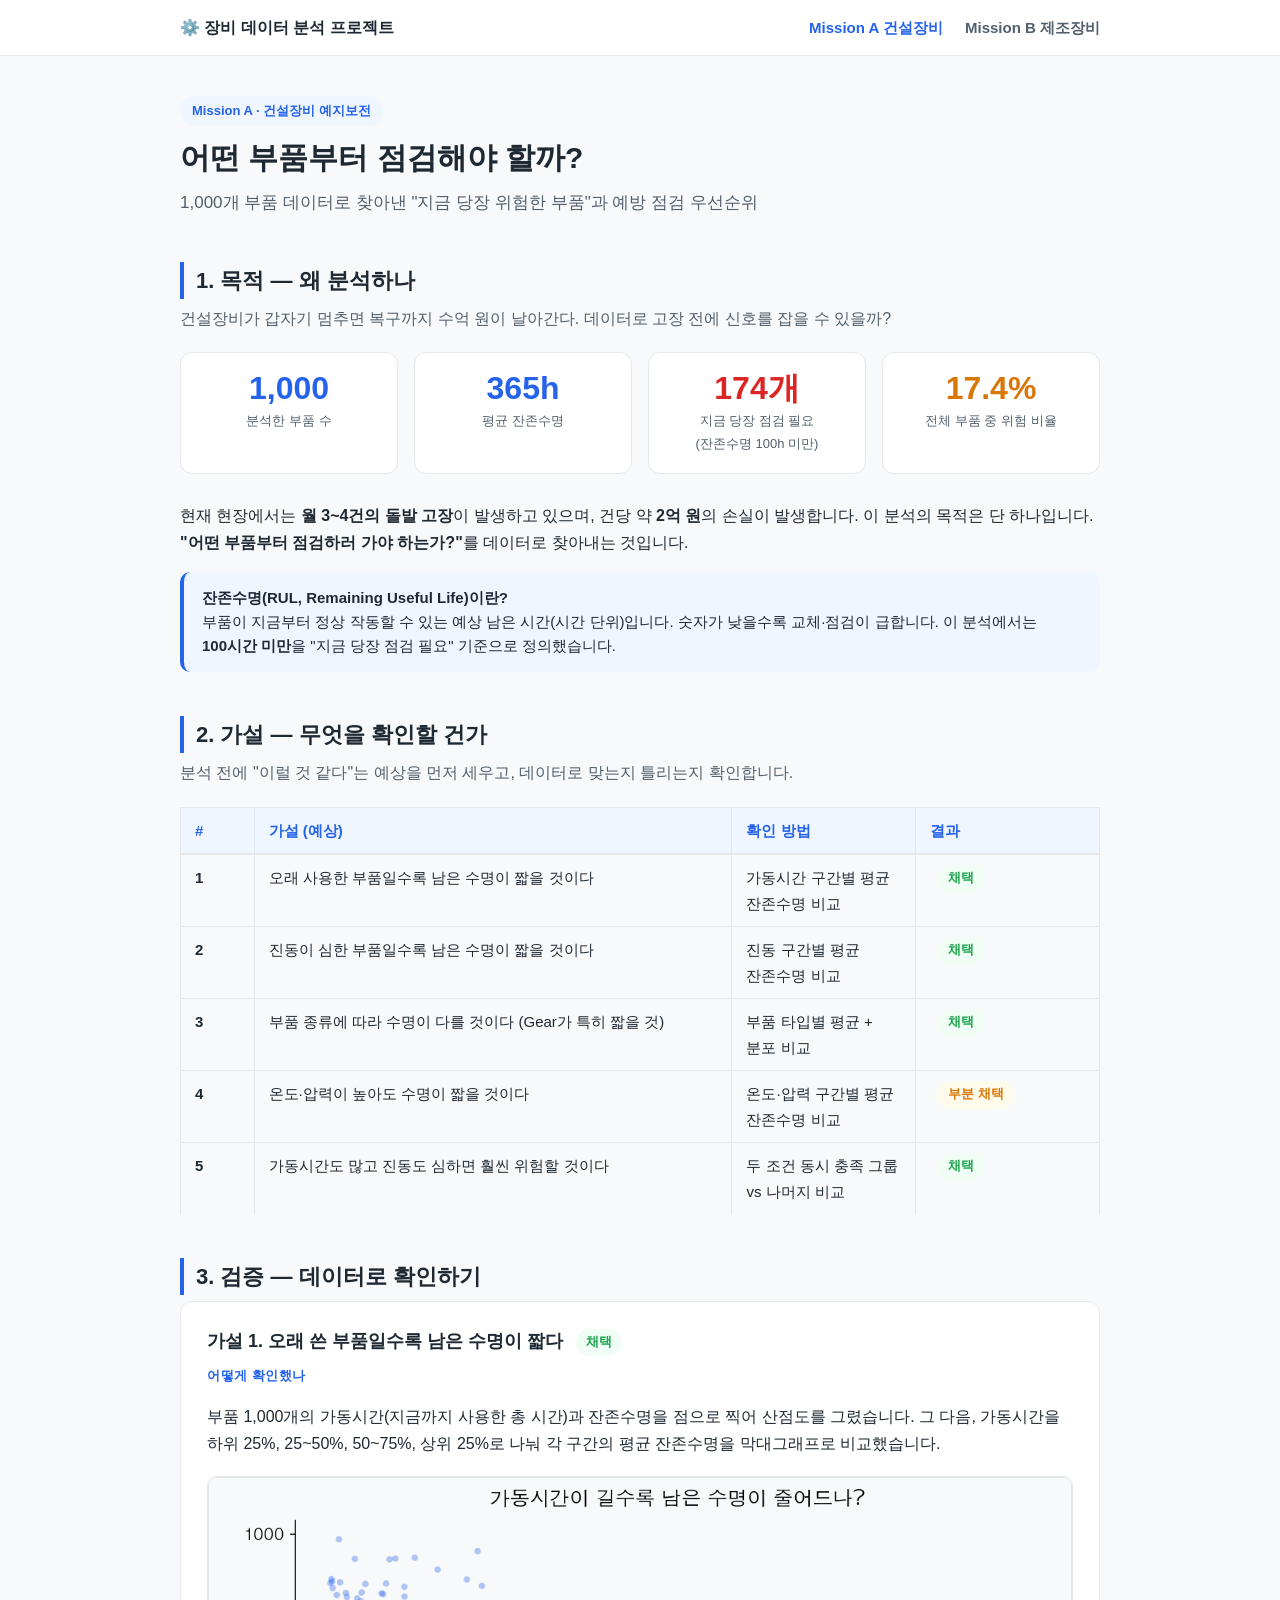
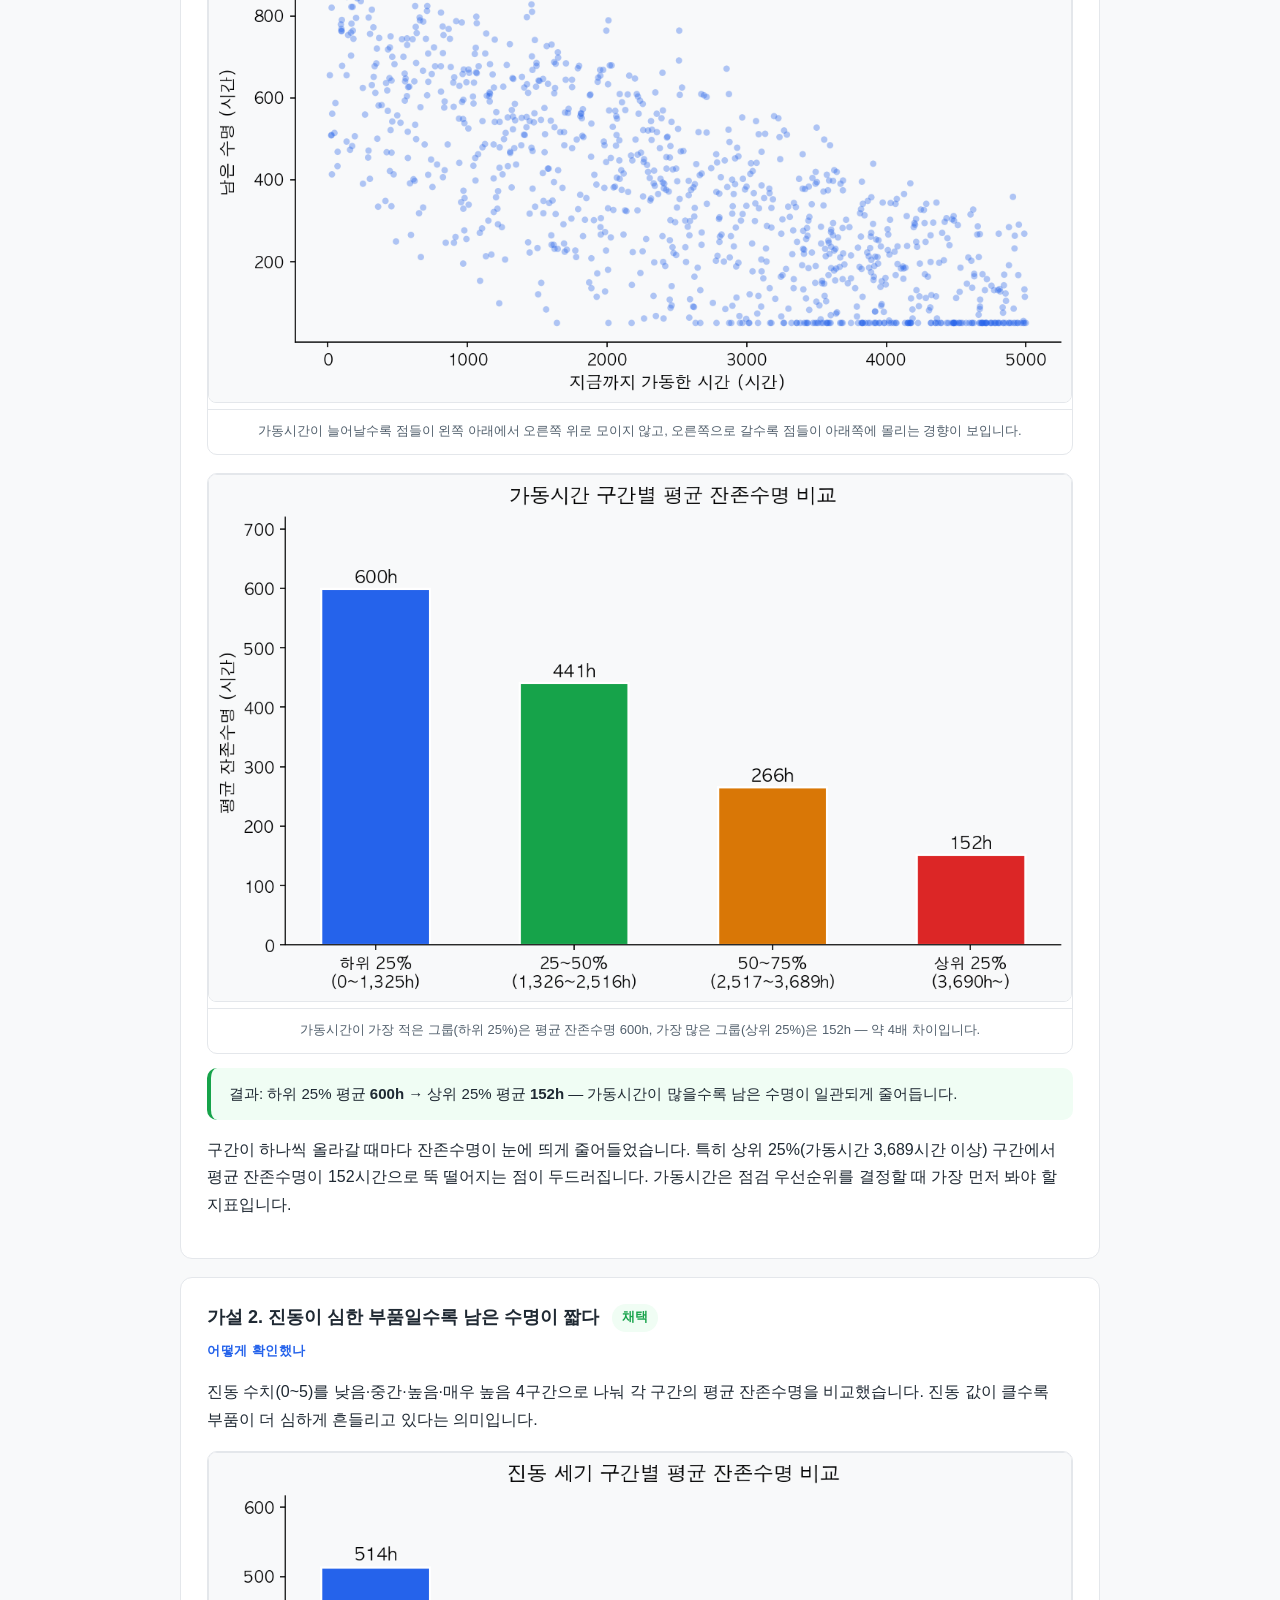
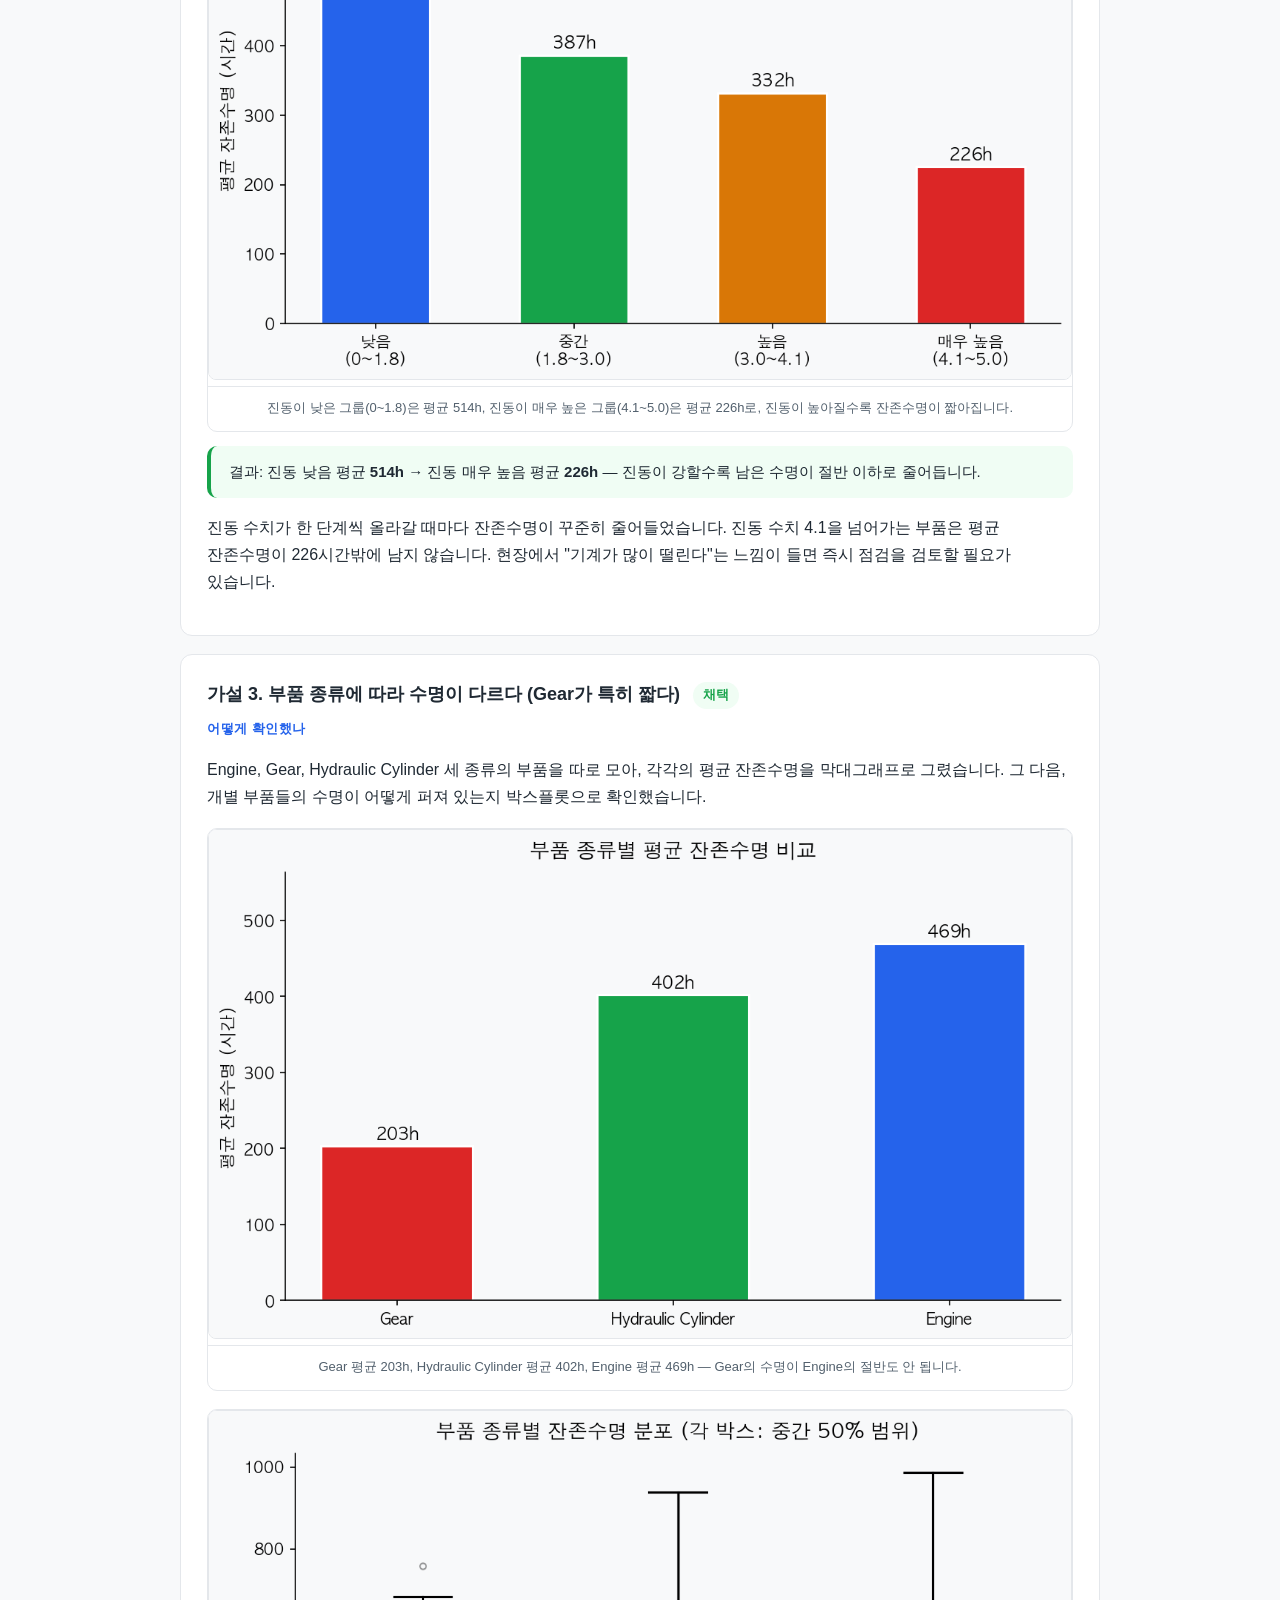
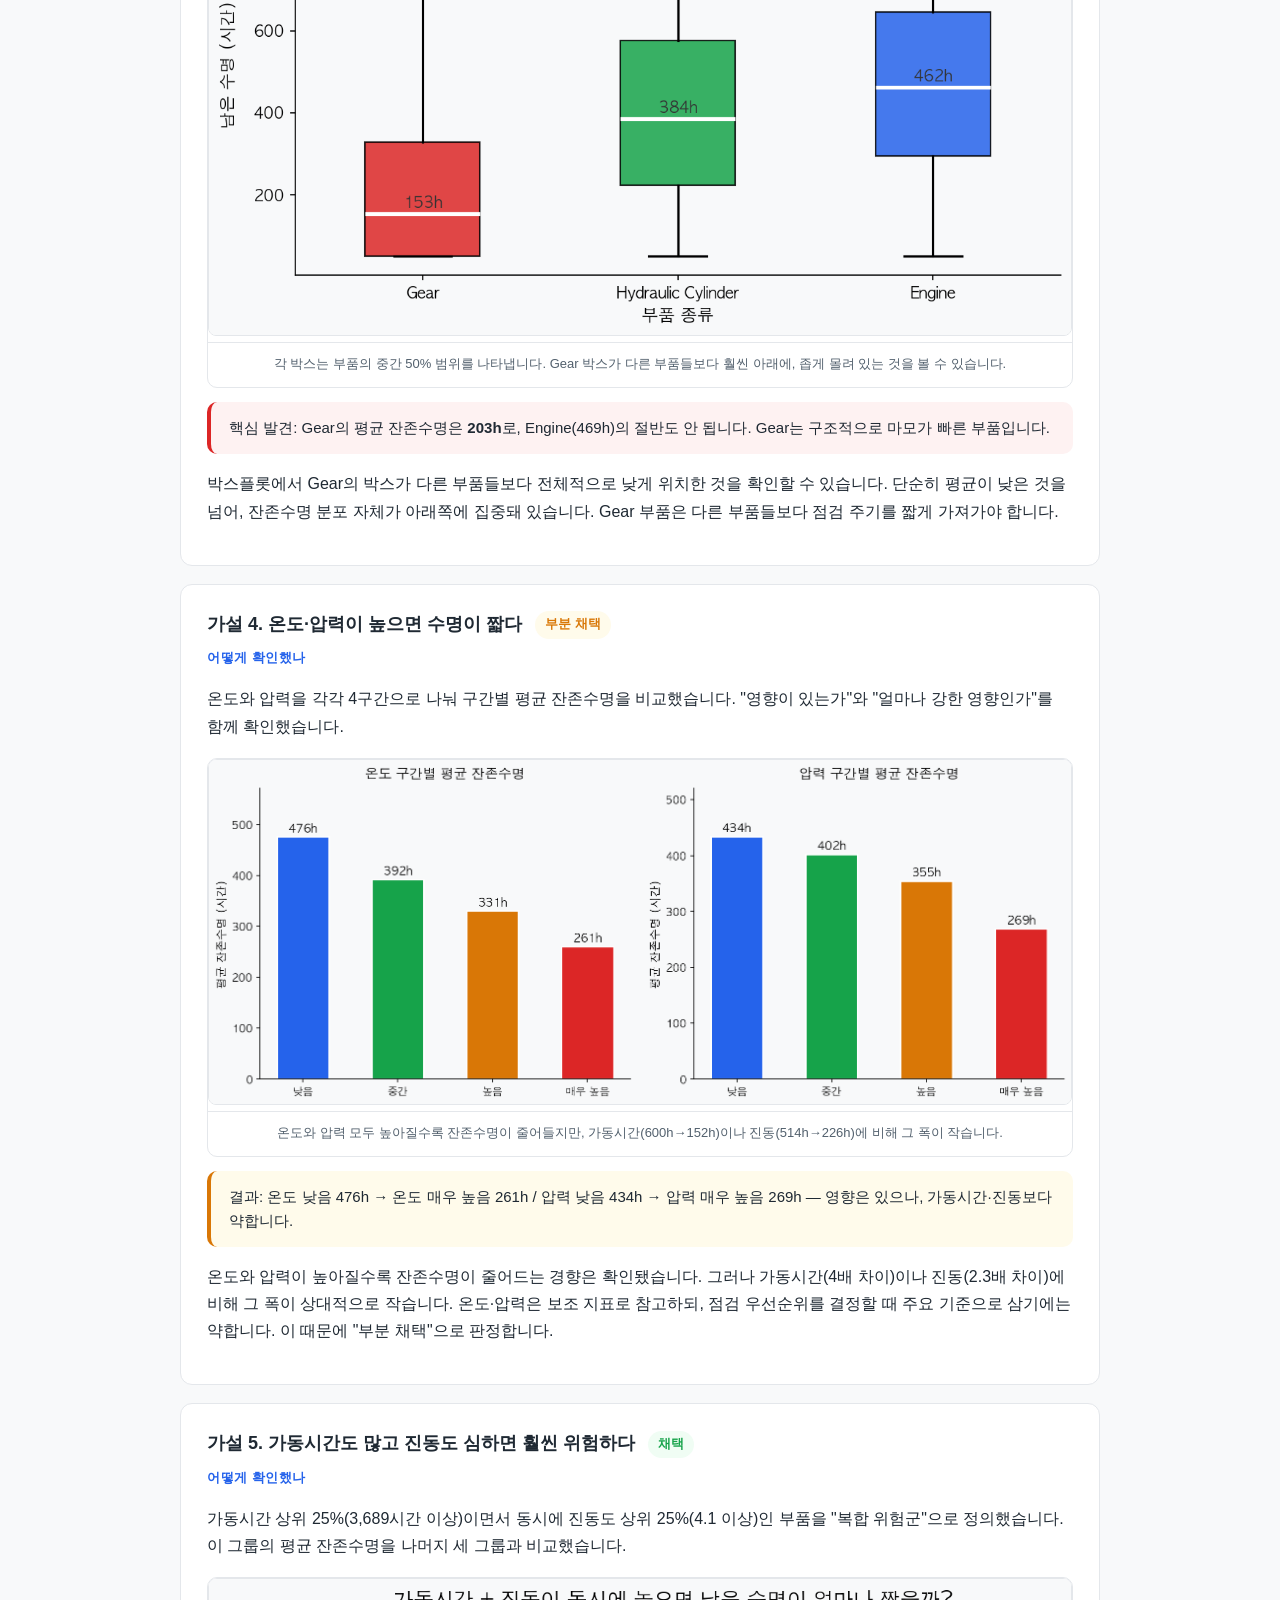
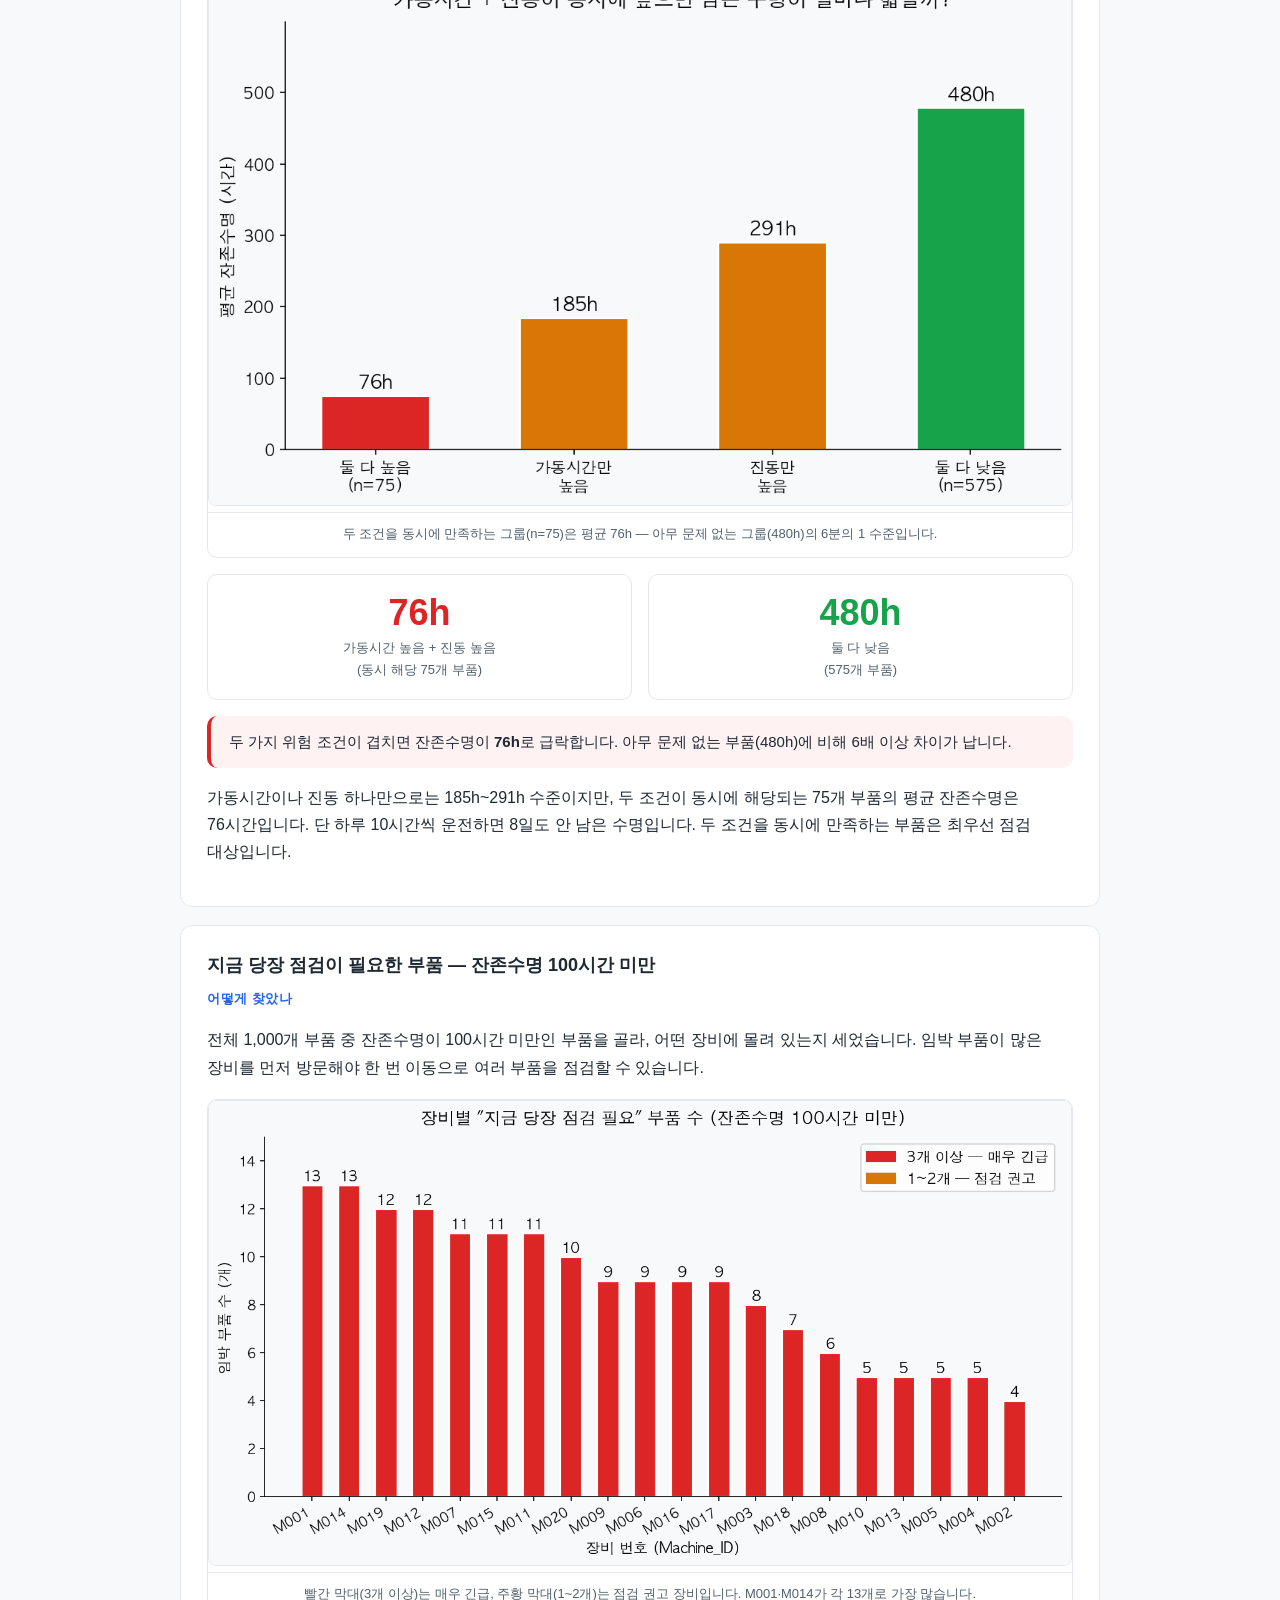
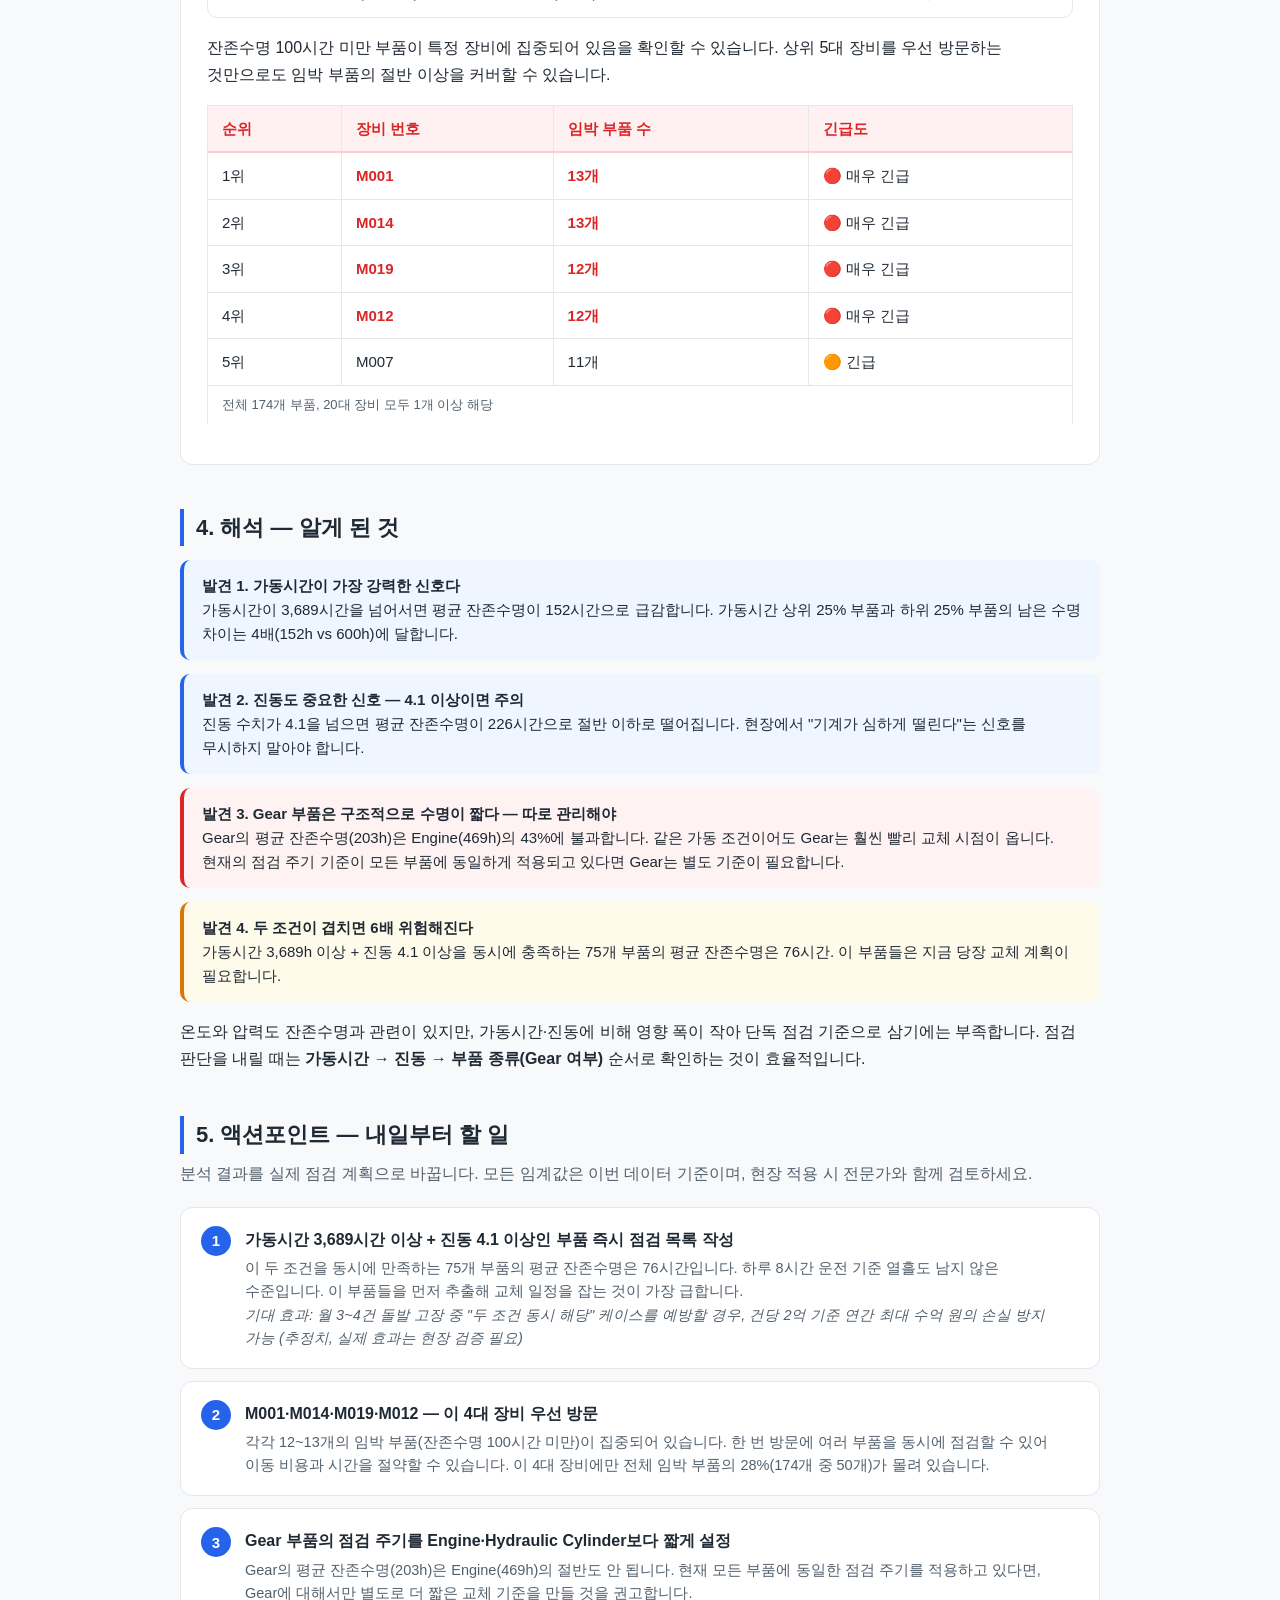
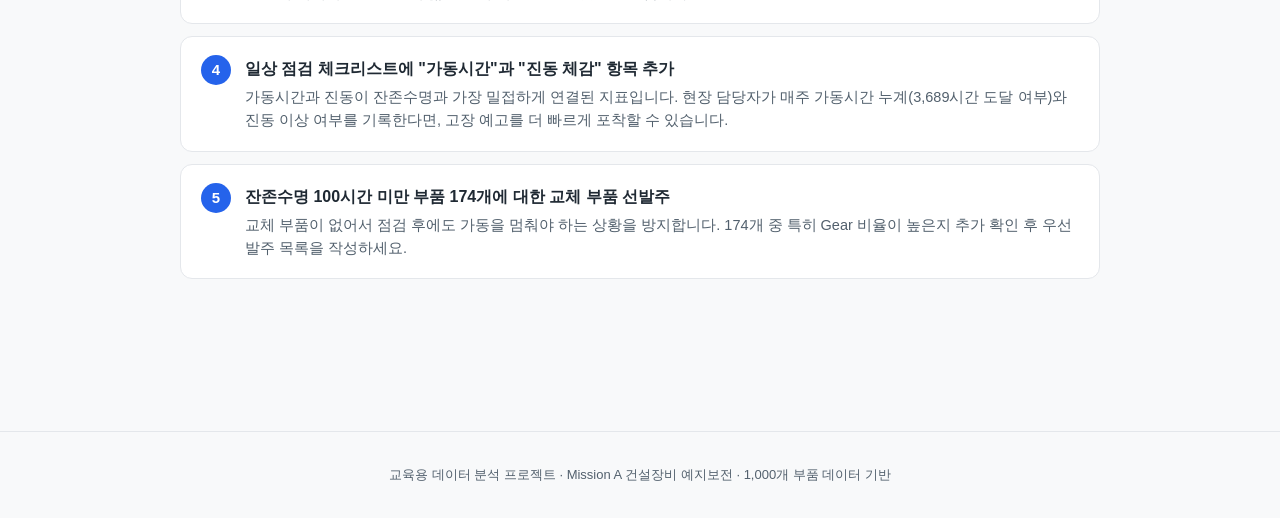
==== commit 09c49afe: "Fix action-list overlay on mission-a, rename project to equipment-analysis - mission-a.html 인라인 .act" ====
--- a/docs/mission-a.html
+++ b/docs/mission-a.html
@@ -153,39 +153,6 @@
   .compare-box.red  .big-num { color: var(--no); }
   .compare-box.blue .big-num { color: var(--ok); }
 
-  .action-list {
-    list-style: none;
-    padding: 0;
-    counter-reset: action-counter;
-    margin: 16px 0;
-  }
-  .action-list > li {
-    counter-increment: action-counter;
-    display: flex;
-    gap: 14px;
-    background: var(--card);
-    border: 1px solid var(--line);
-    border-radius: 10px;
-    padding: 16px 18px;
-    margin-bottom: 12px;
-    align-items: flex-start;
-  }
-  .action-list > li::before {
-    content: counter(action-counter);
-    background: var(--accent);
-    color: #fff;
-    font-weight: 800;
-    font-size: 15px;
-    min-width: 28px;
-    height: 28px;
-    border-radius: 50%;
-    display: flex;
-    align-items: center;
-    justify-content: center;
-    margin-top: 2px;
-  }
-  .action-list > li > div { flex: 1; }
-  .action-list strong { display: block; font-size: 16px; margin-bottom: 4px; }
   .why { display: block; font-size: 14px; color: var(--sub); line-height: 1.6; margin-top: 2px; }
 
   .footer {
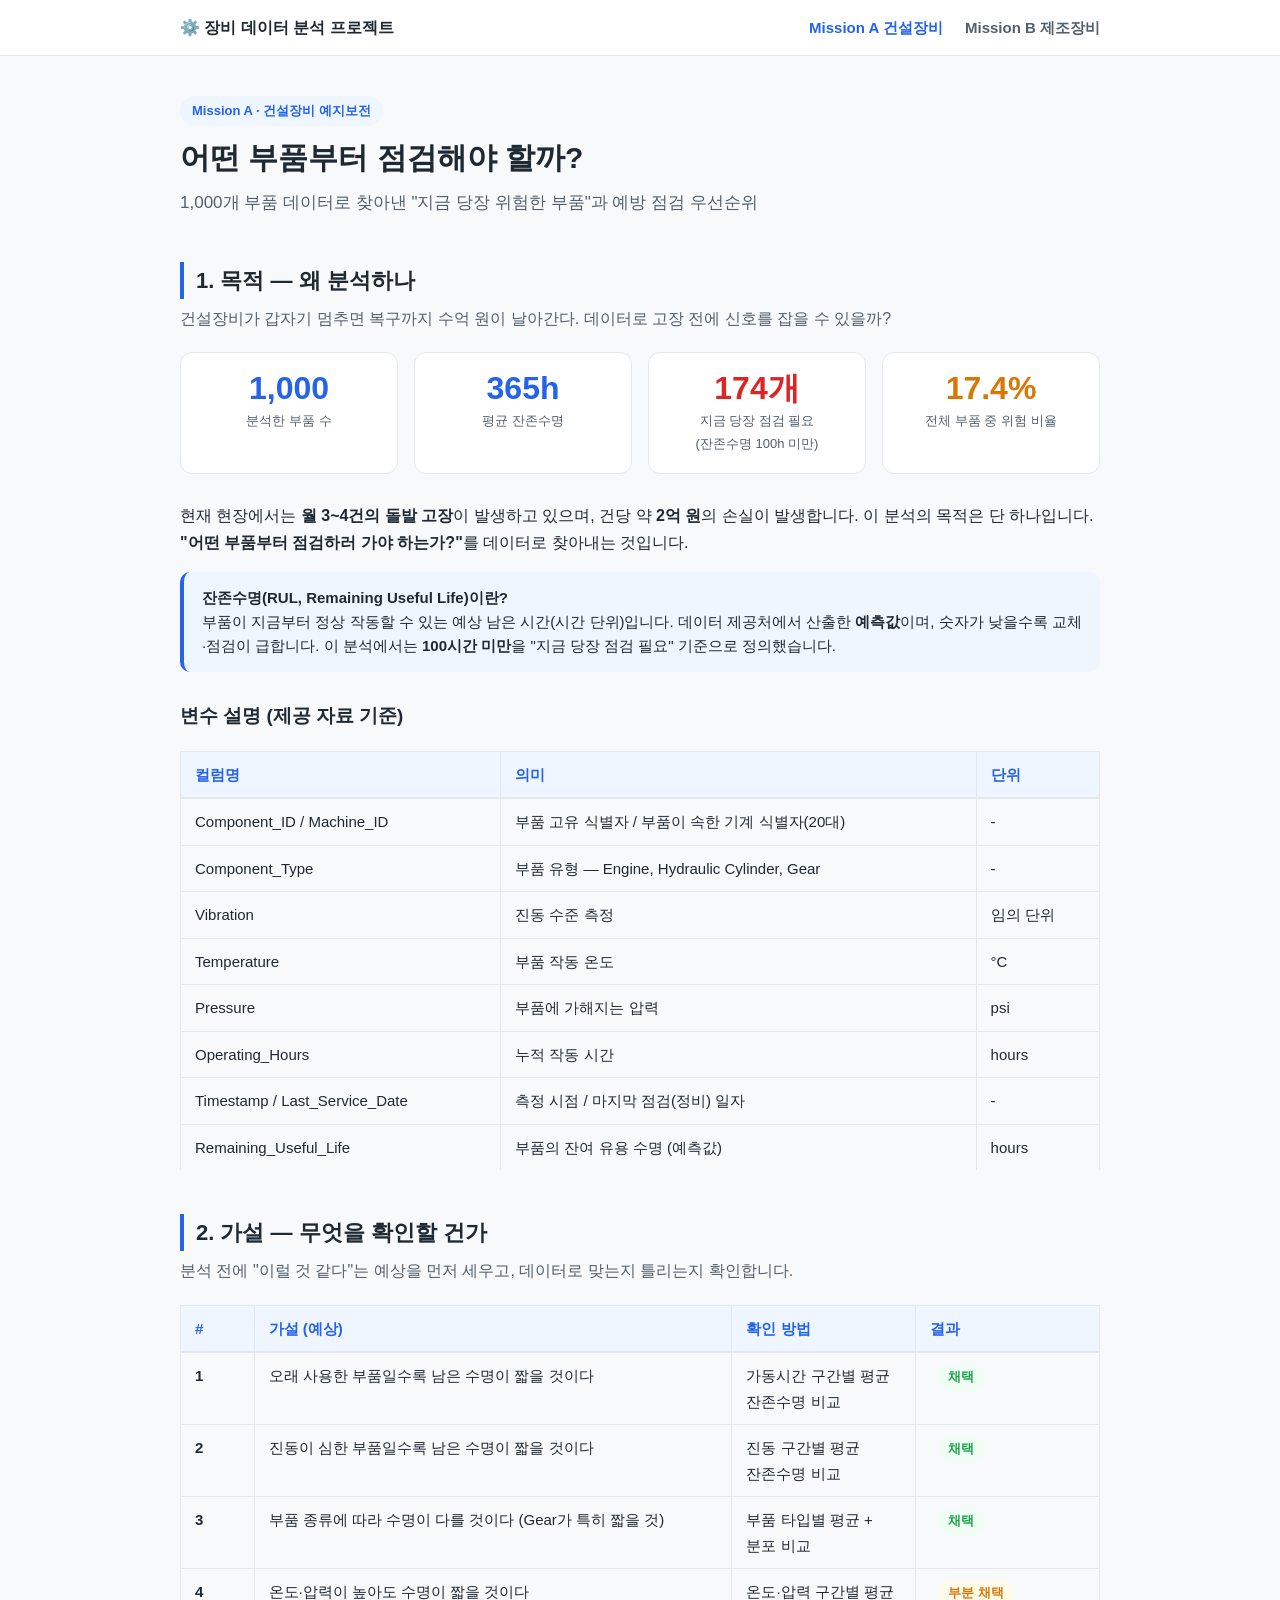
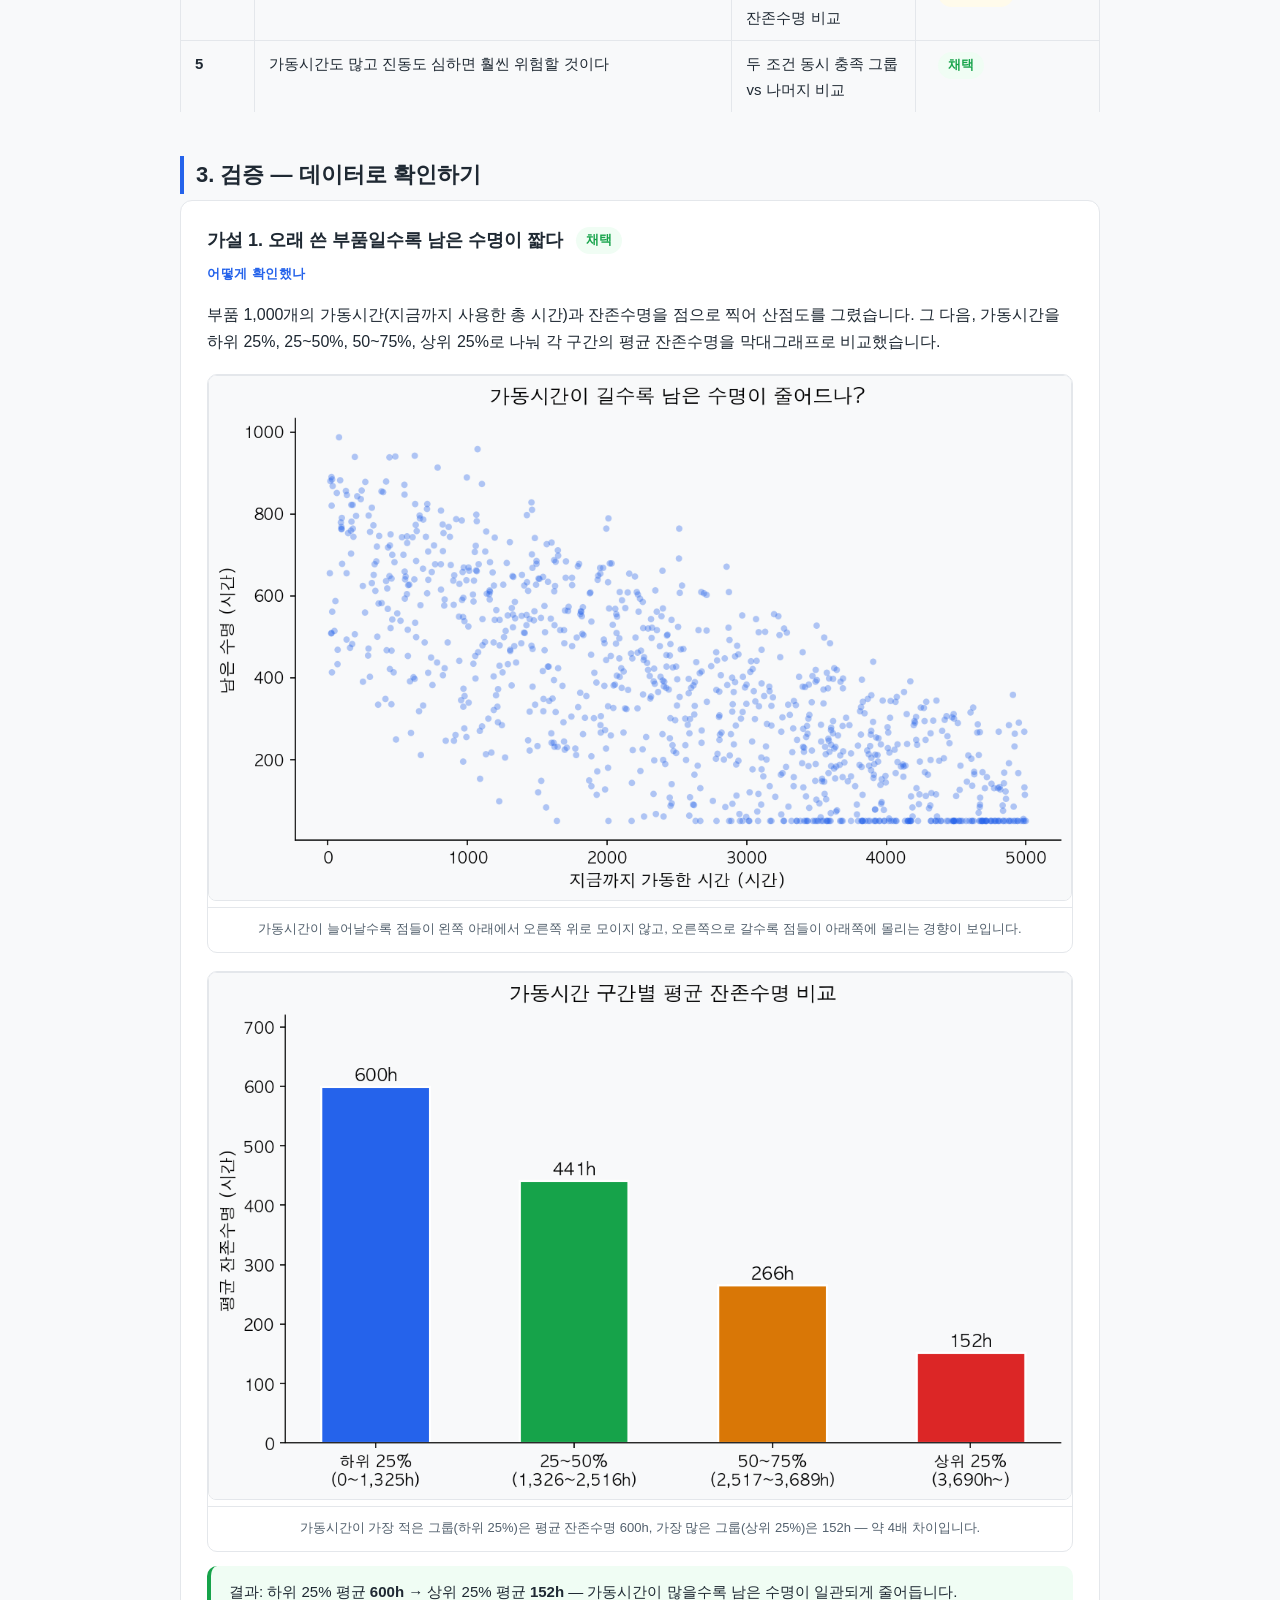
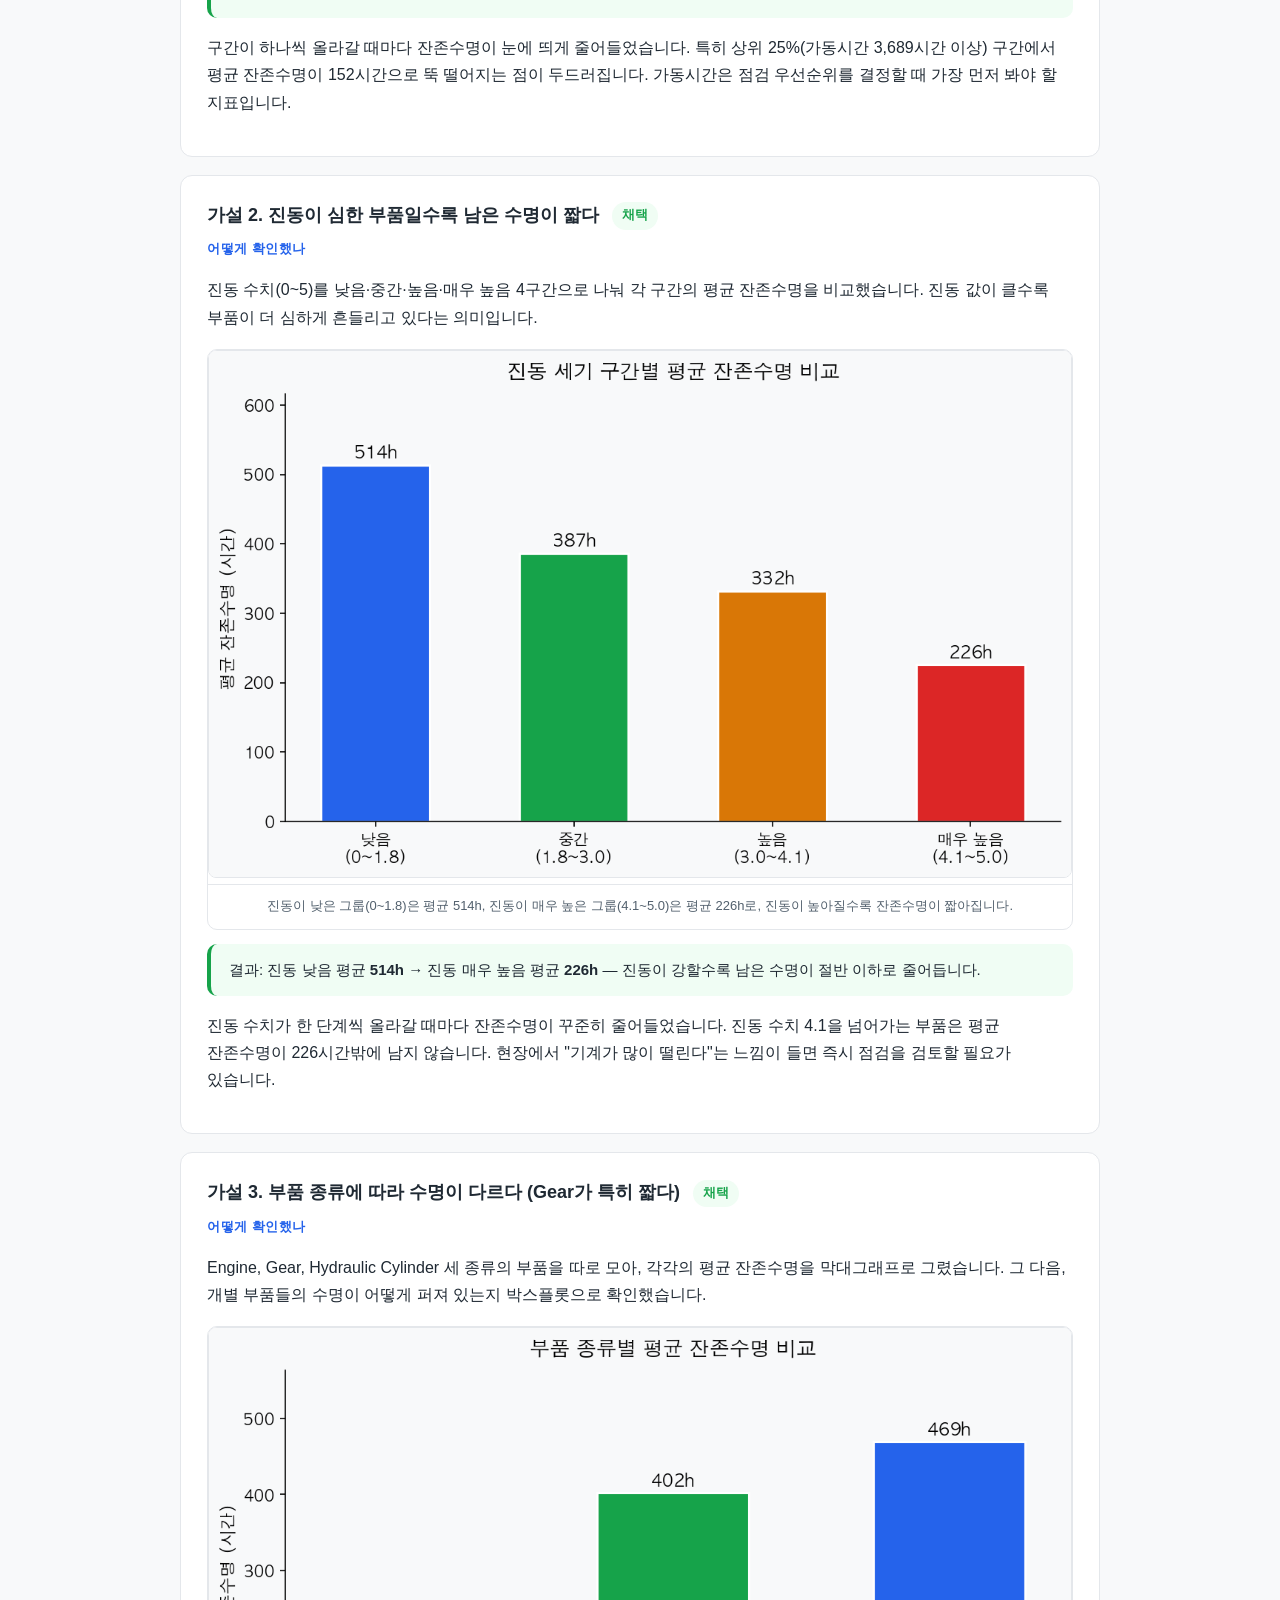
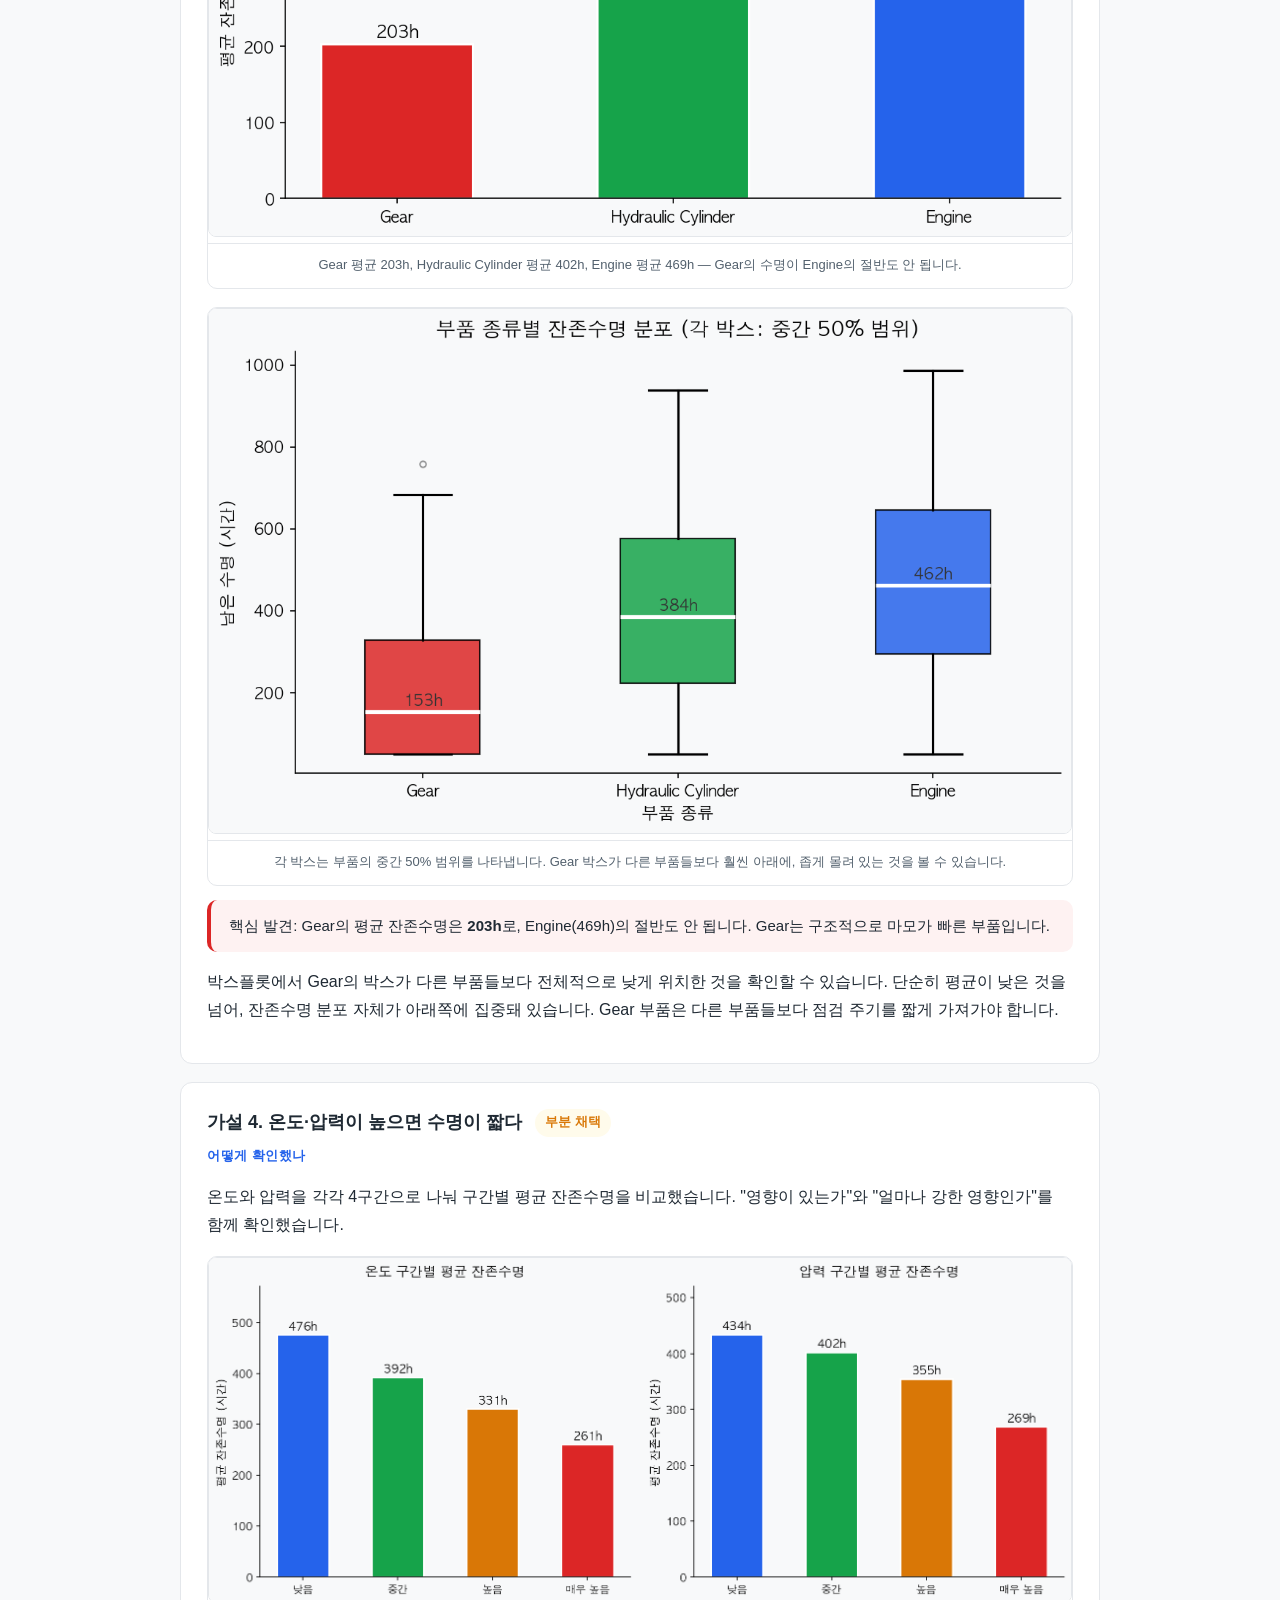
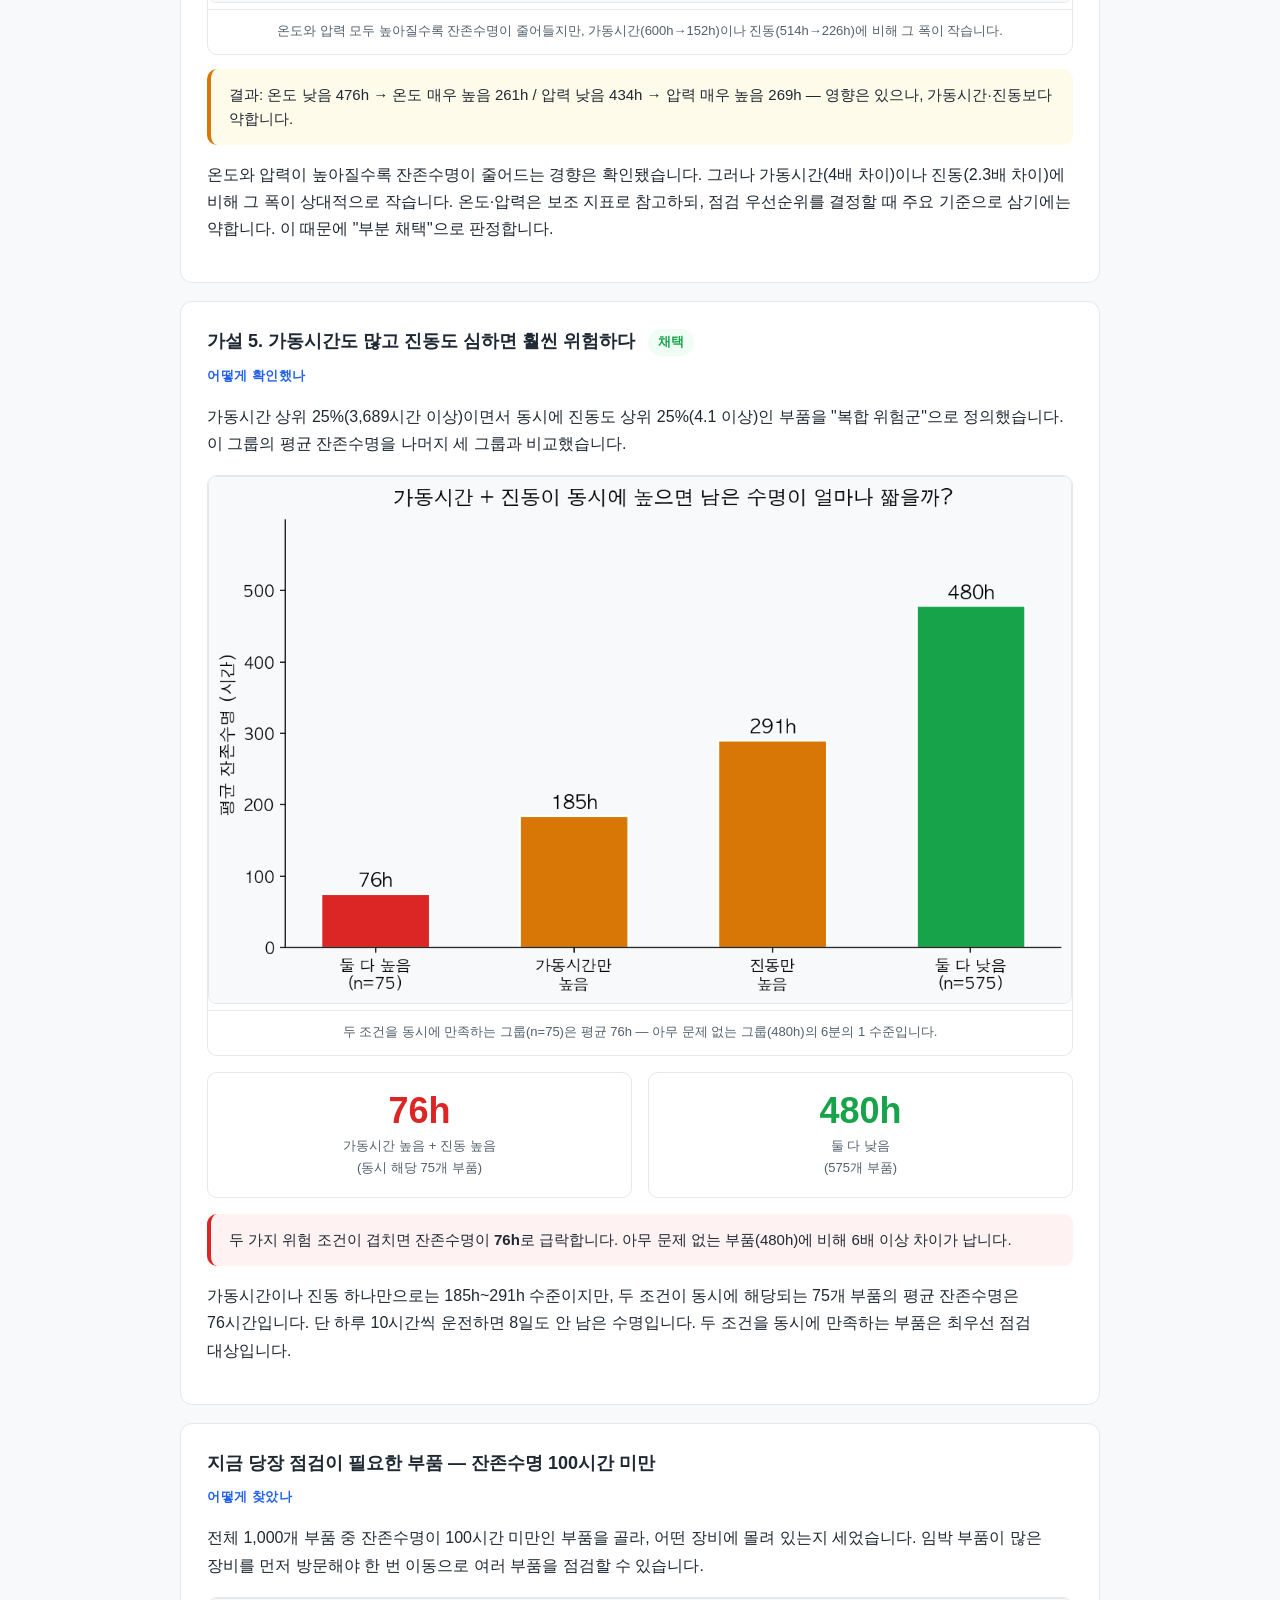
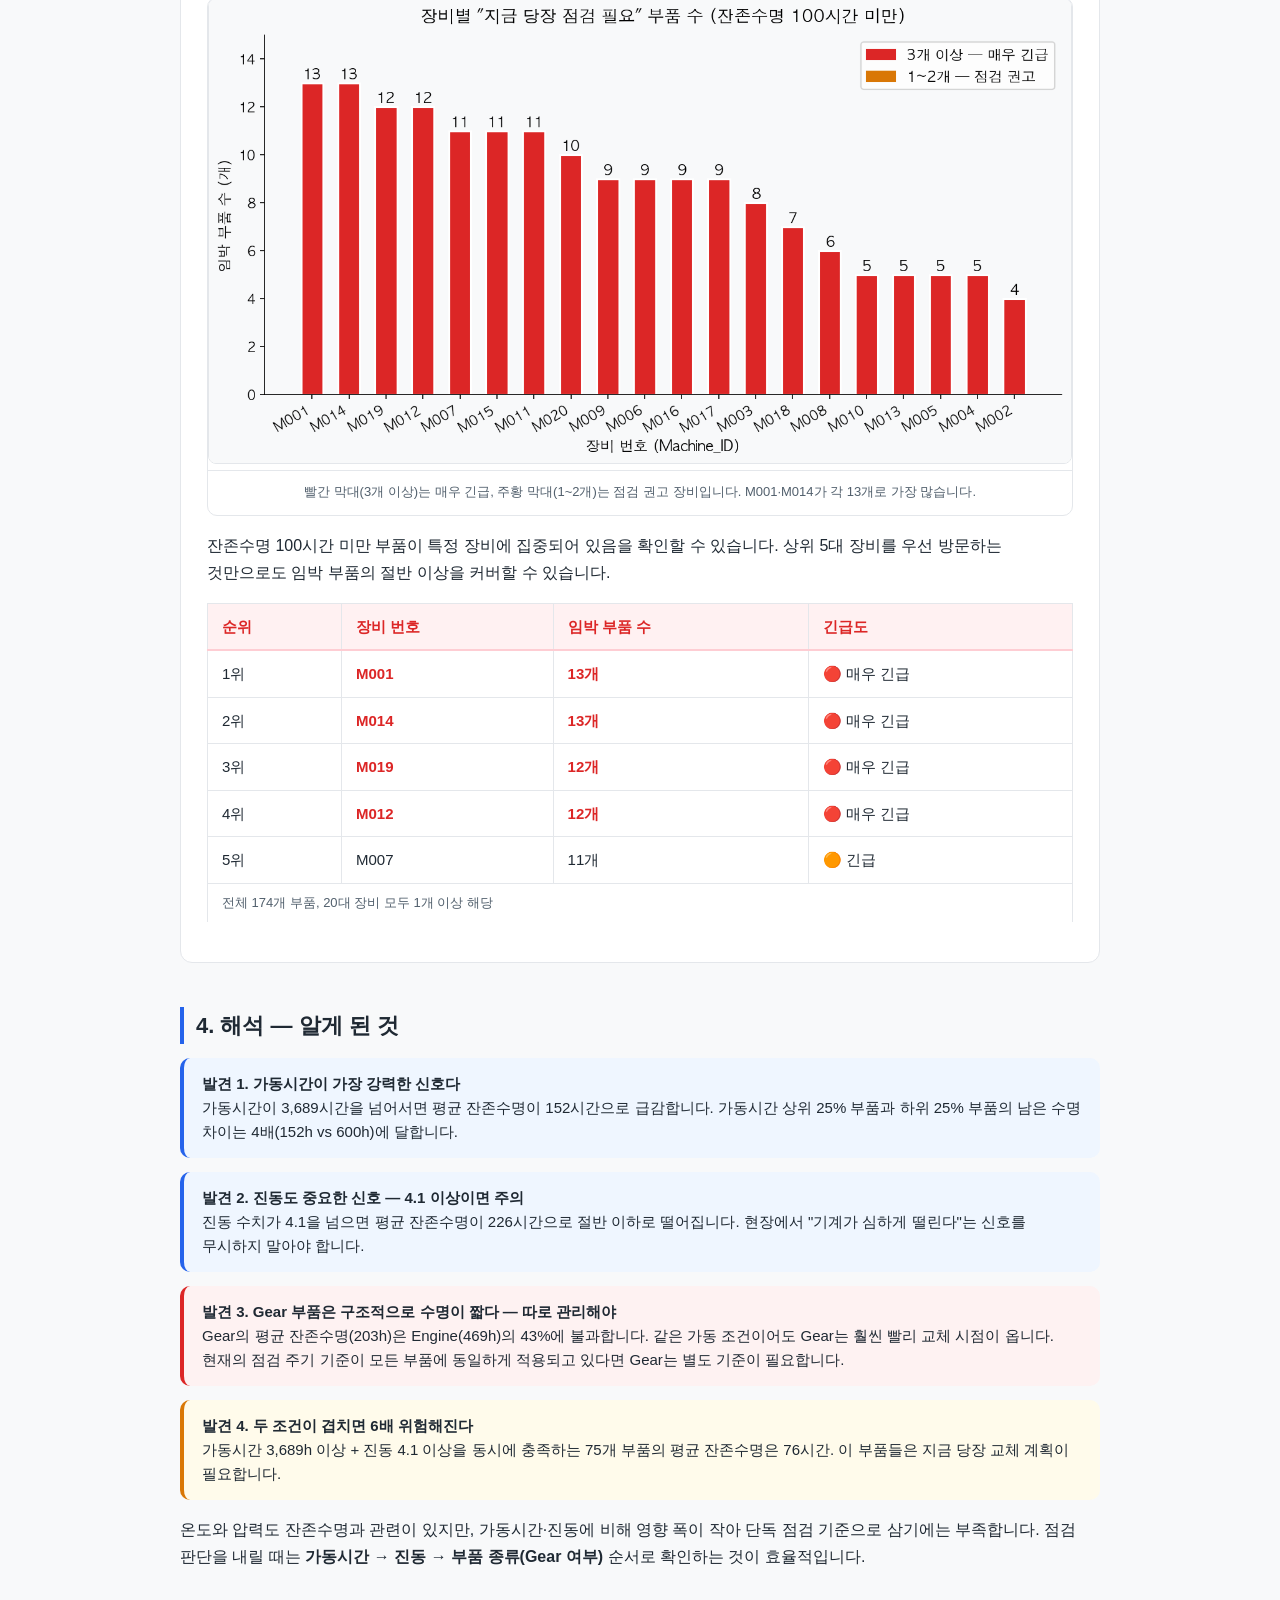
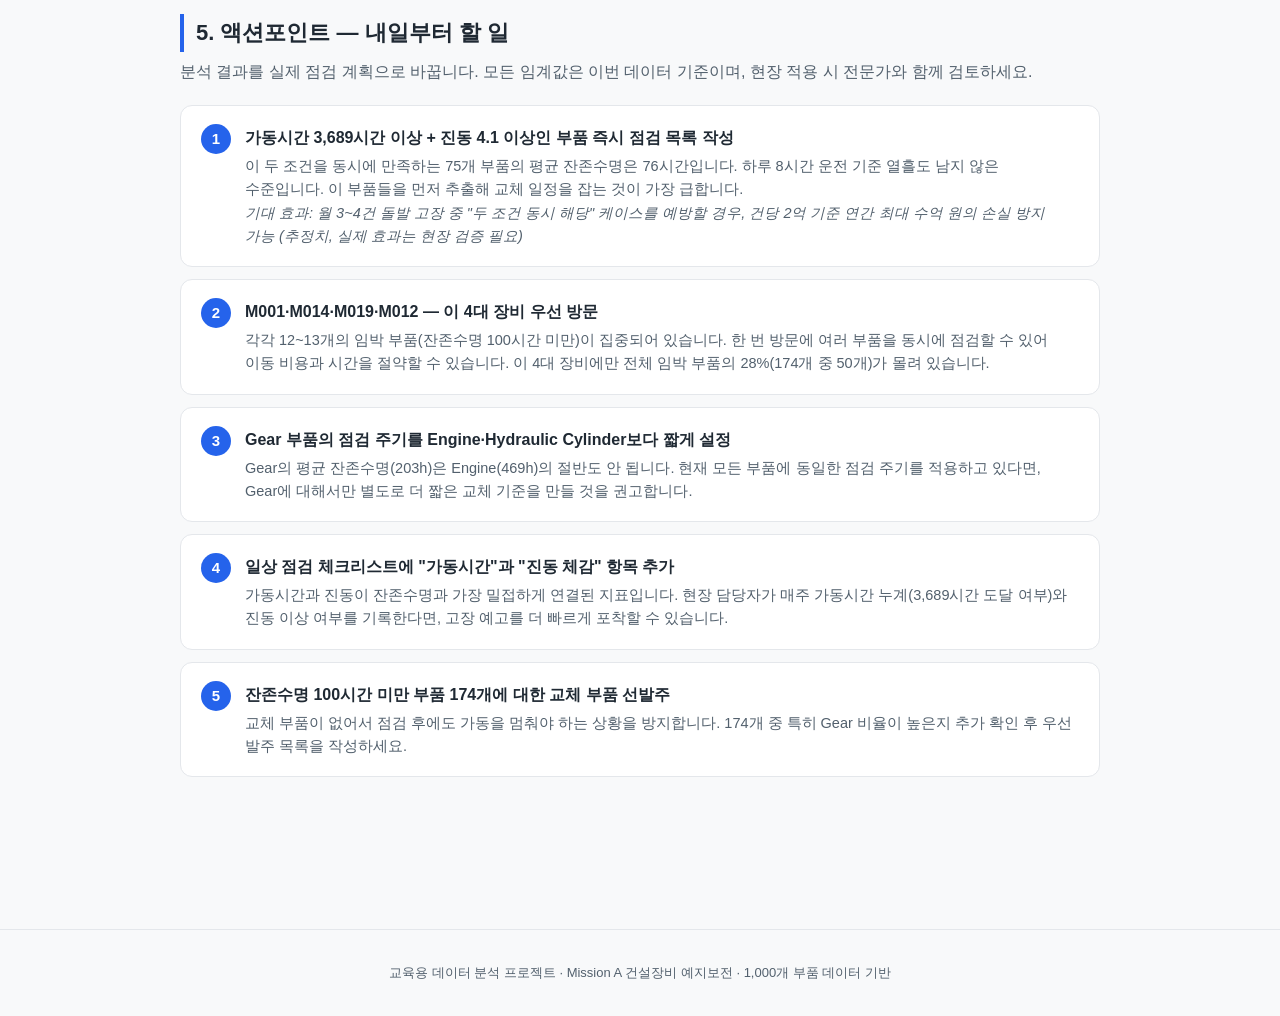
==== commit 2a00502a: "Add official column descriptions from course material to both mission pages - [프로젝트자료] 데이터 분석 및 시각화." ====
--- a/docs/mission-a.html
+++ b/docs/mission-a.html
@@ -210,8 +210,25 @@
 
     <div class="callout">
       <strong>잔존수명(RUL, Remaining Useful Life)이란?</strong><br>
-      부품이 지금부터 정상 작동할 수 있는 예상 남은 시간(시간 단위)입니다. 숫자가 낮을수록 교체·점검이 급합니다. 이 분석에서는 <strong>100시간 미만</strong>을 "지금 당장 점검 필요" 기준으로 정의했습니다.
-    </div>
+      부품이 지금부터 정상 작동할 수 있는 예상 남은 시간(시간 단위)입니다. 데이터 제공처에서 산출한 <strong>예측값</strong>이며, 숫자가 낮을수록 교체·점검이 급합니다. 이 분석에서는 <strong>100시간 미만</strong>을 "지금 당장 점검 필요" 기준으로 정의했습니다.
+    </div>
+
+    <h3 style="margin-top:28px;">변수 설명 (제공 자료 기준)</h3>
+    <table class="hypo-table">
+      <thead>
+        <tr><th>컬럼명</th><th>의미</th><th>단위</th></tr>
+      </thead>
+      <tbody>
+        <tr><td>Component_ID / Machine_ID</td><td>부품 고유 식별자 / 부품이 속한 기계 식별자(20대)</td><td>-</td></tr>
+        <tr><td>Component_Type</td><td>부품 유형 — Engine, Hydraulic Cylinder, Gear</td><td>-</td></tr>
+        <tr><td>Vibration</td><td>진동 수준 측정</td><td>임의 단위</td></tr>
+        <tr><td>Temperature</td><td>부품 작동 온도</td><td>°C</td></tr>
+        <tr><td>Pressure</td><td>부품에 가해지는 압력</td><td>psi</td></tr>
+        <tr><td>Operating_Hours</td><td>누적 작동 시간</td><td>hours</td></tr>
+        <tr><td>Timestamp / Last_Service_Date</td><td>측정 시점 / 마지막 점검(정비) 일자</td><td>-</td></tr>
+        <tr><td>Remaining_Useful_Life</td><td>부품의 잔여 유용 수명 (예측값)</td><td>hours</td></tr>
+      </tbody>
+    </table>
   </section>
 
   <!-- 2. 가설 -->
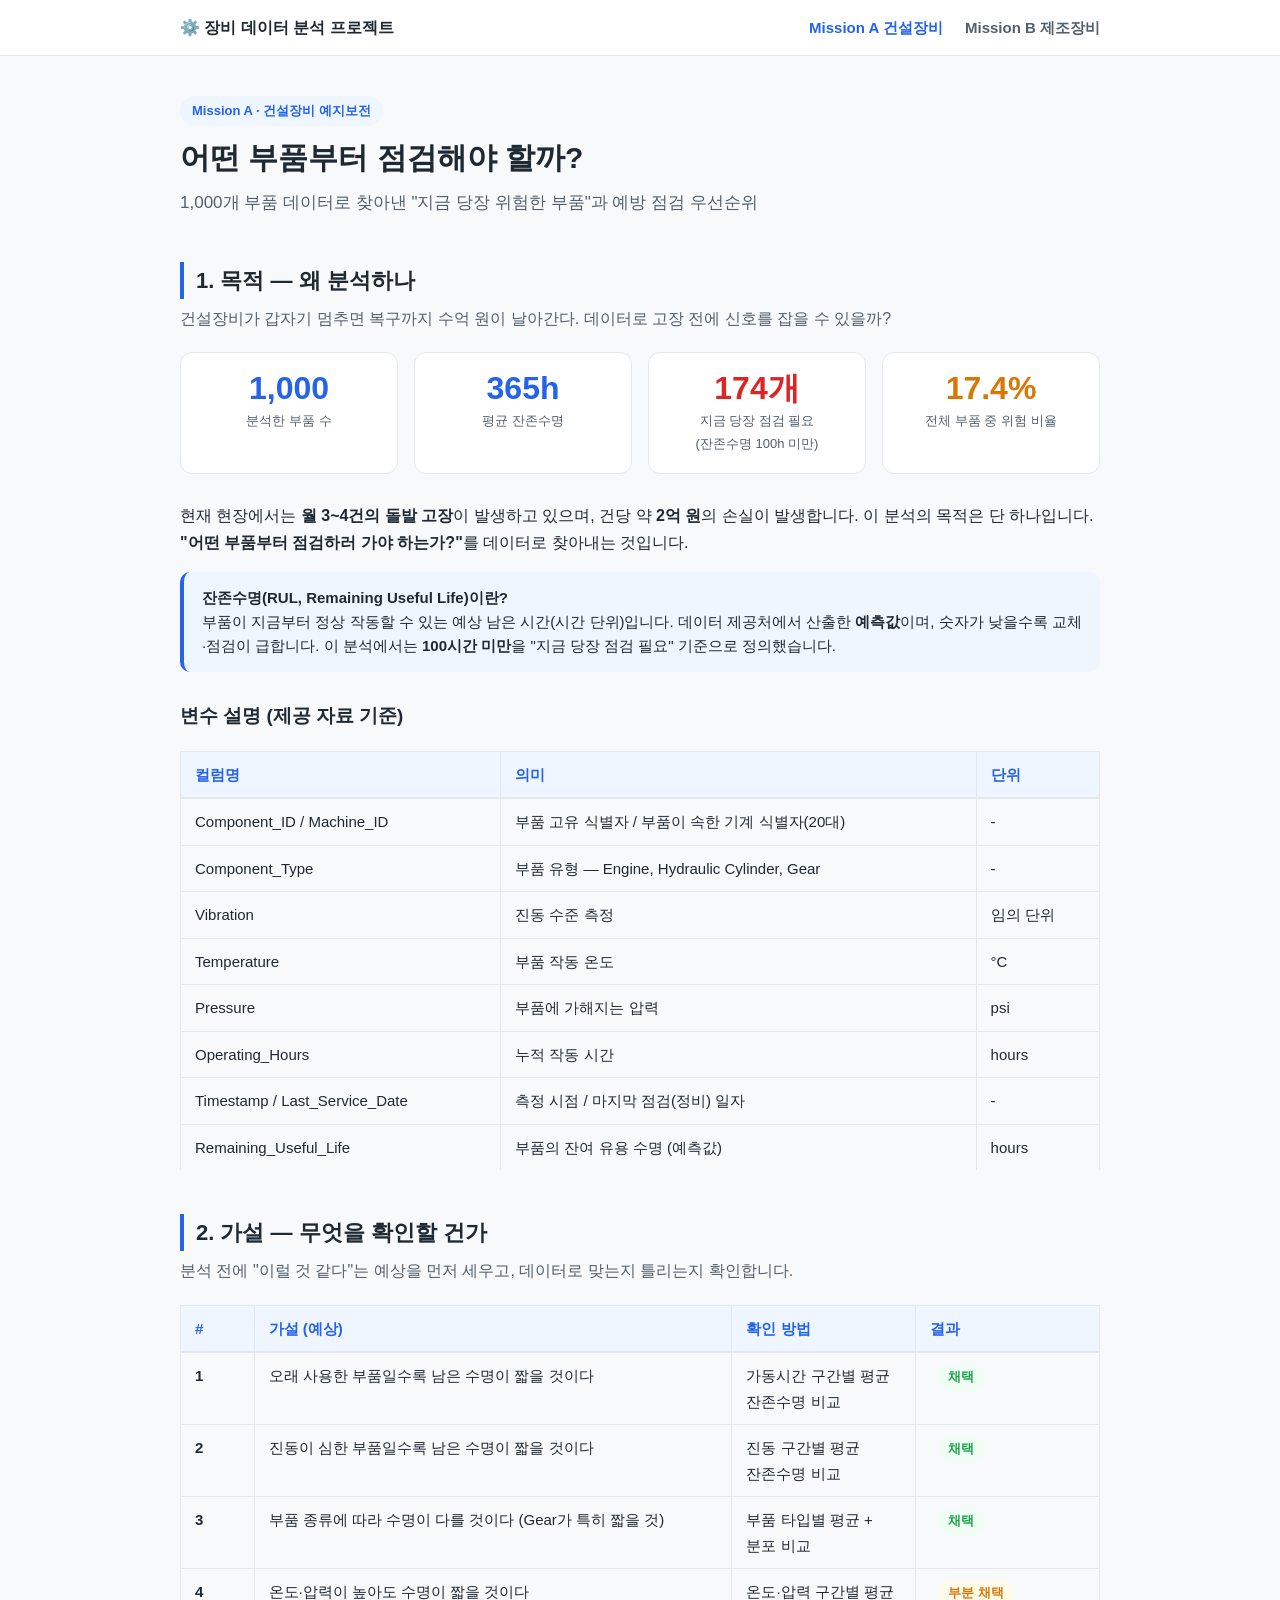
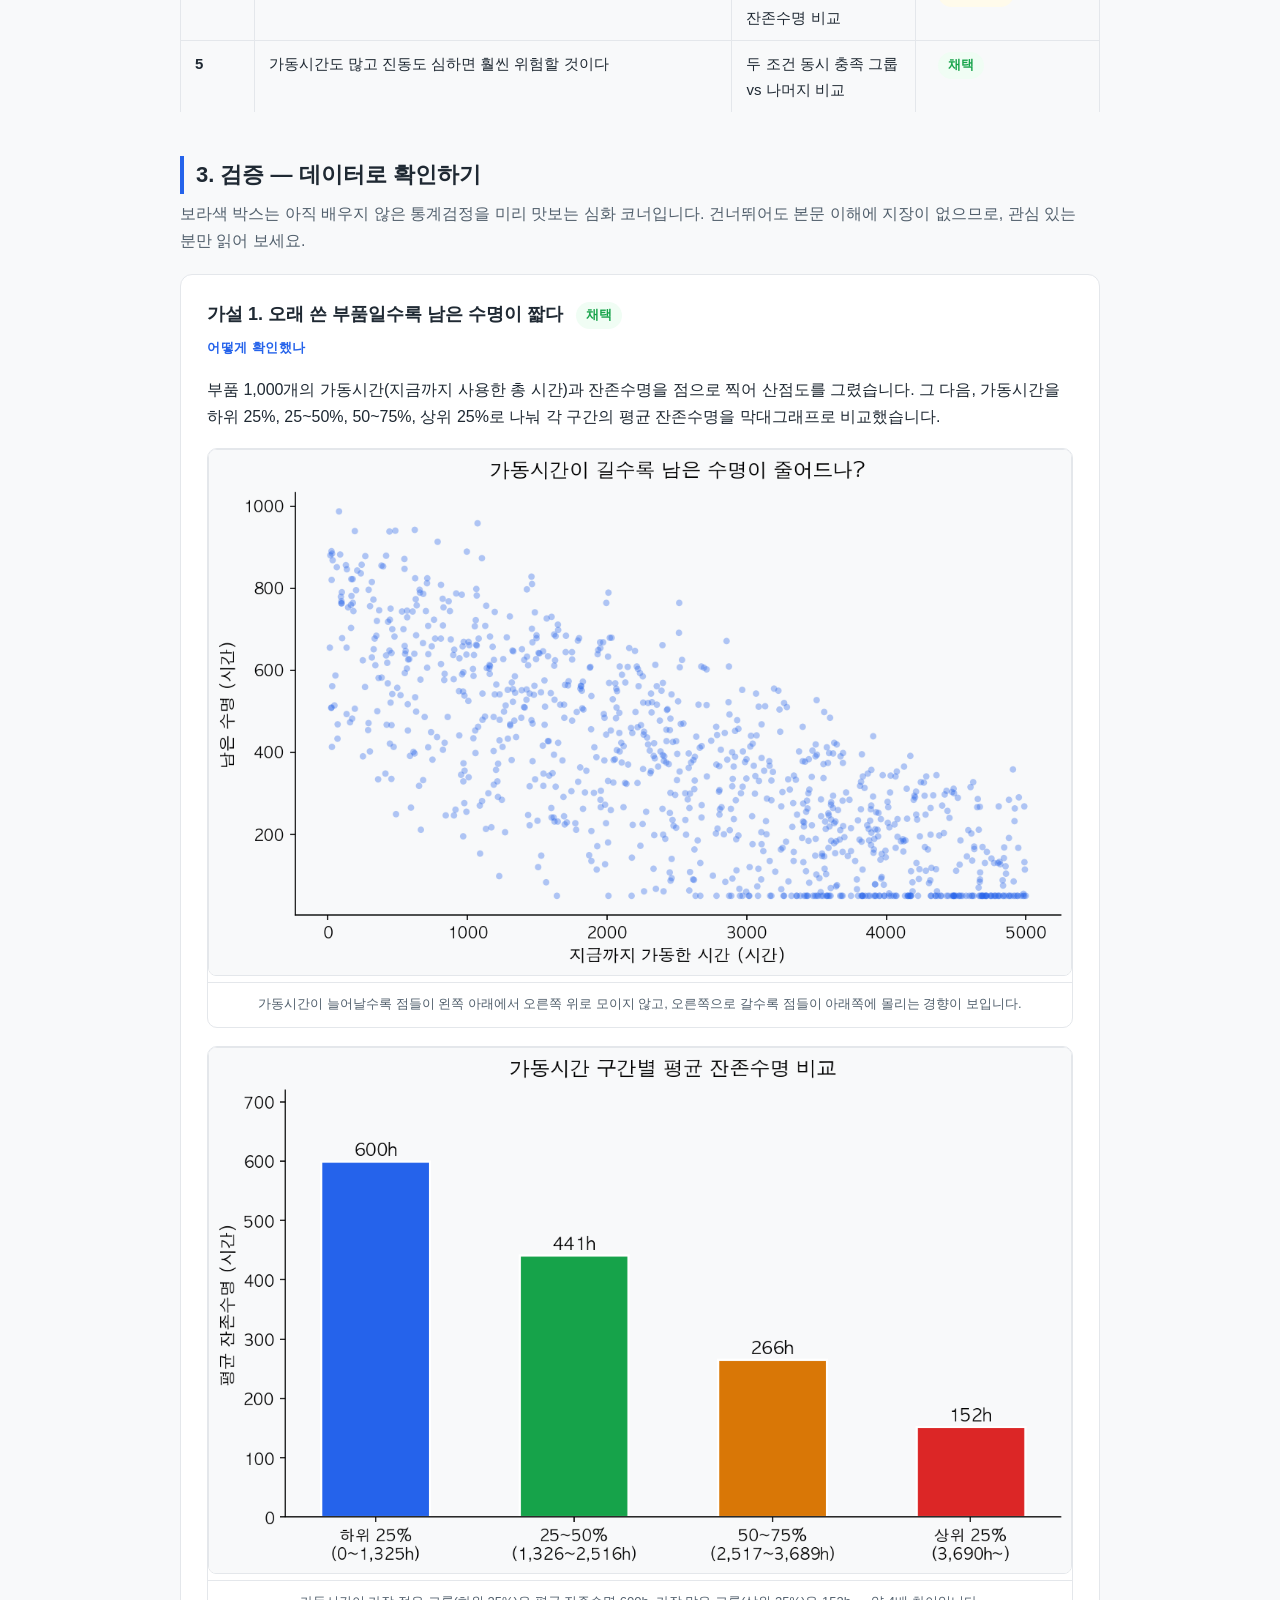
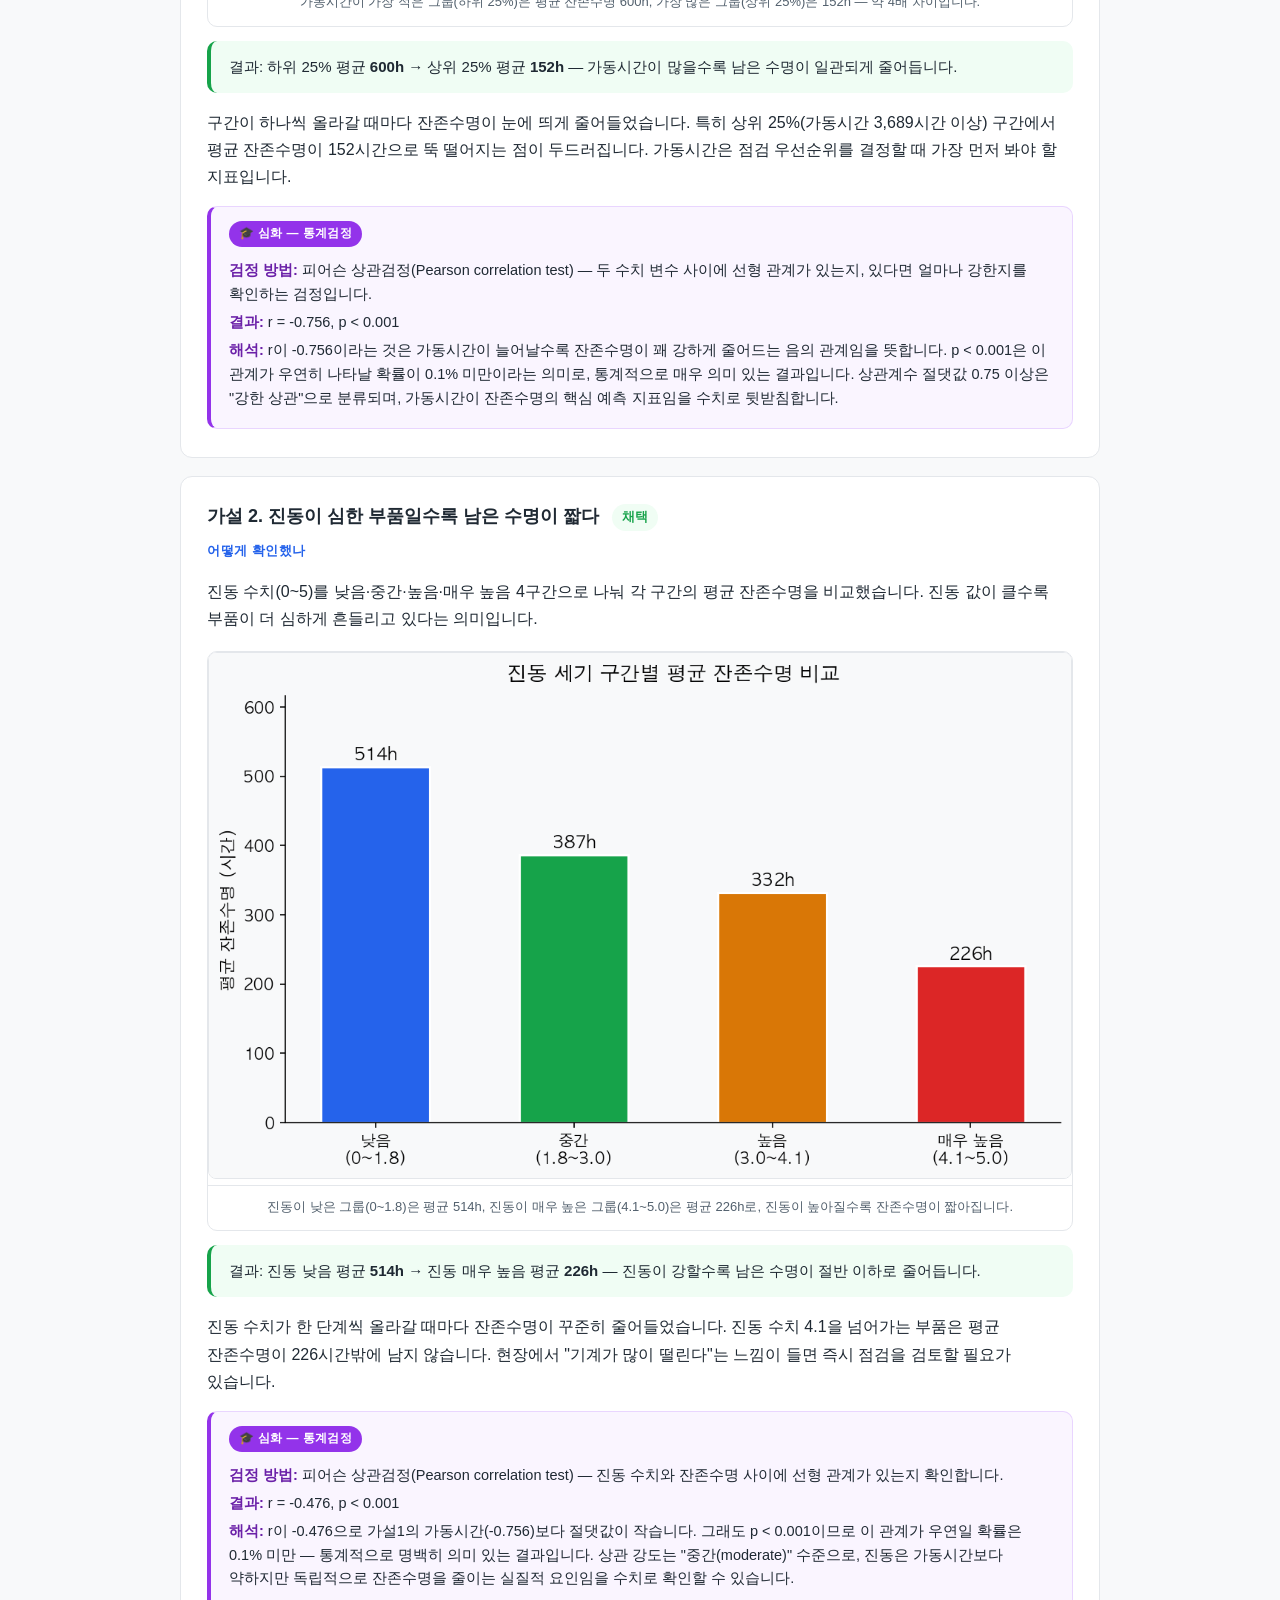
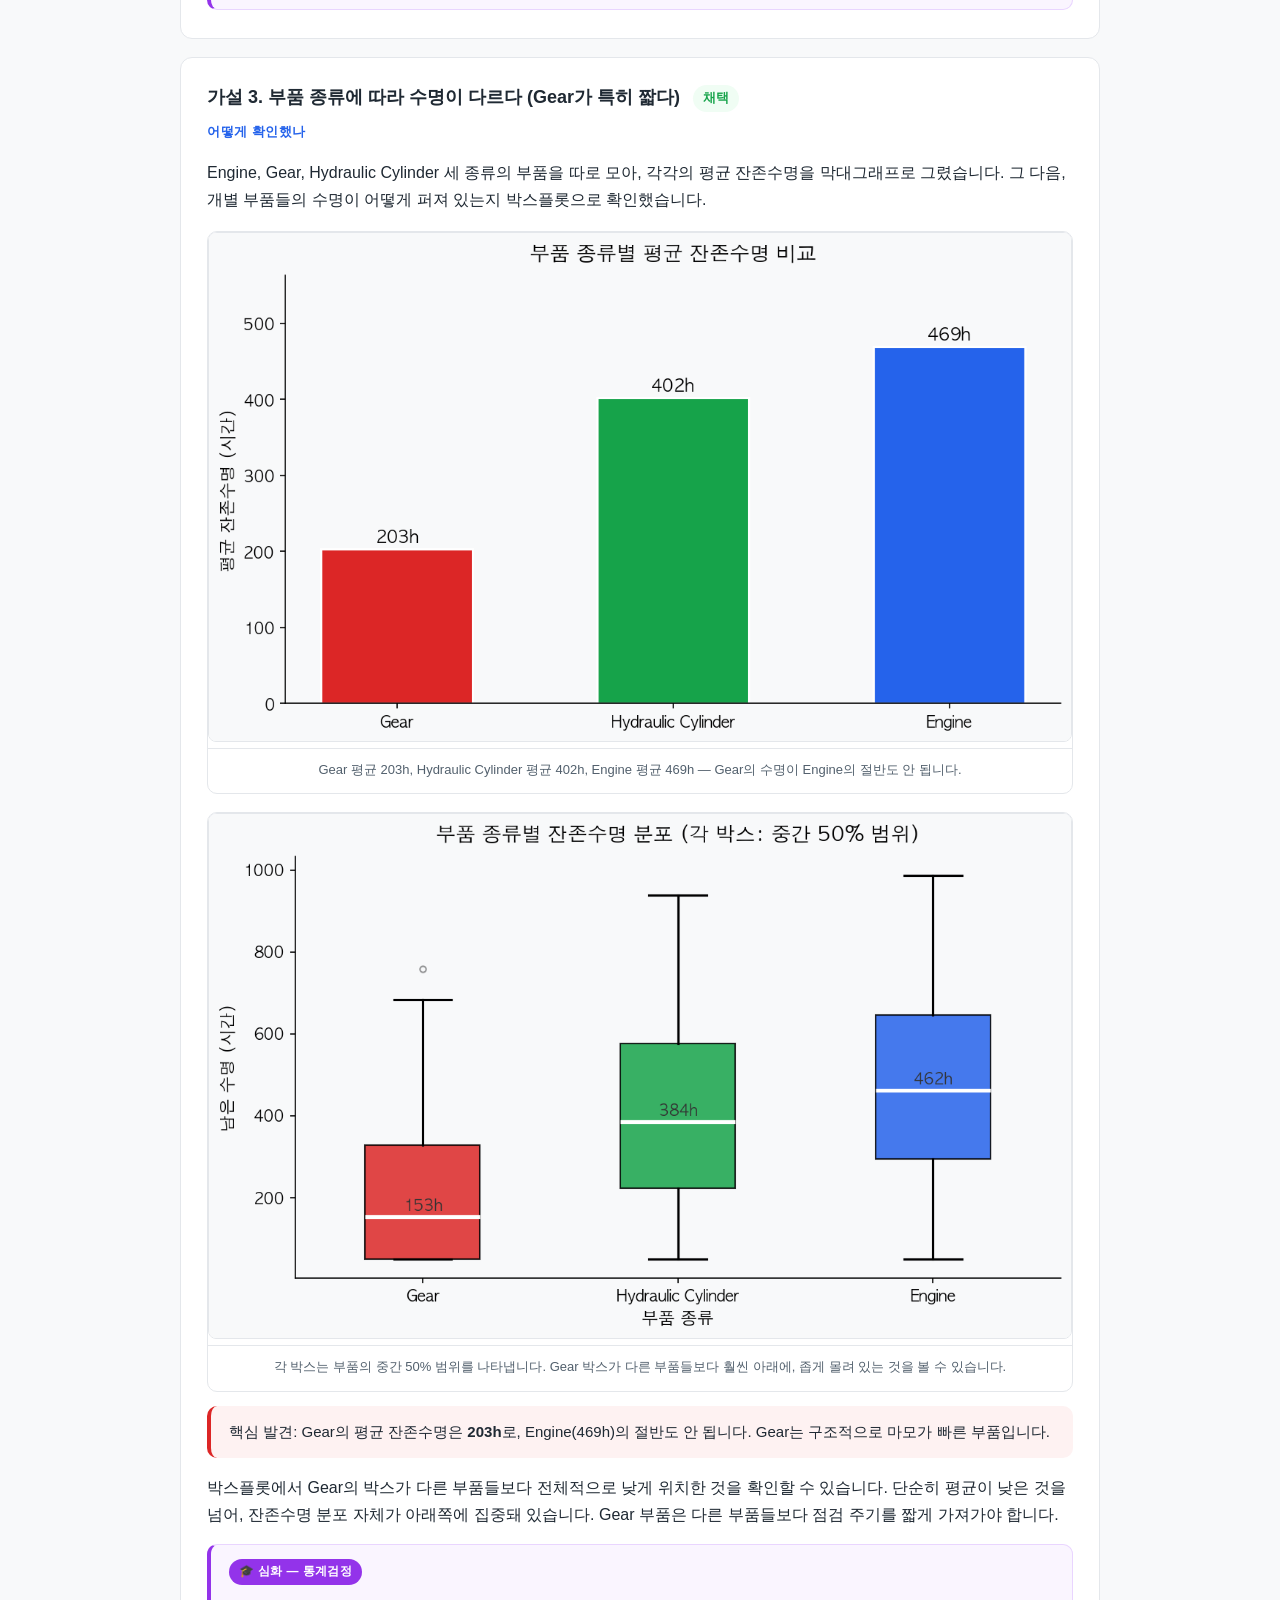
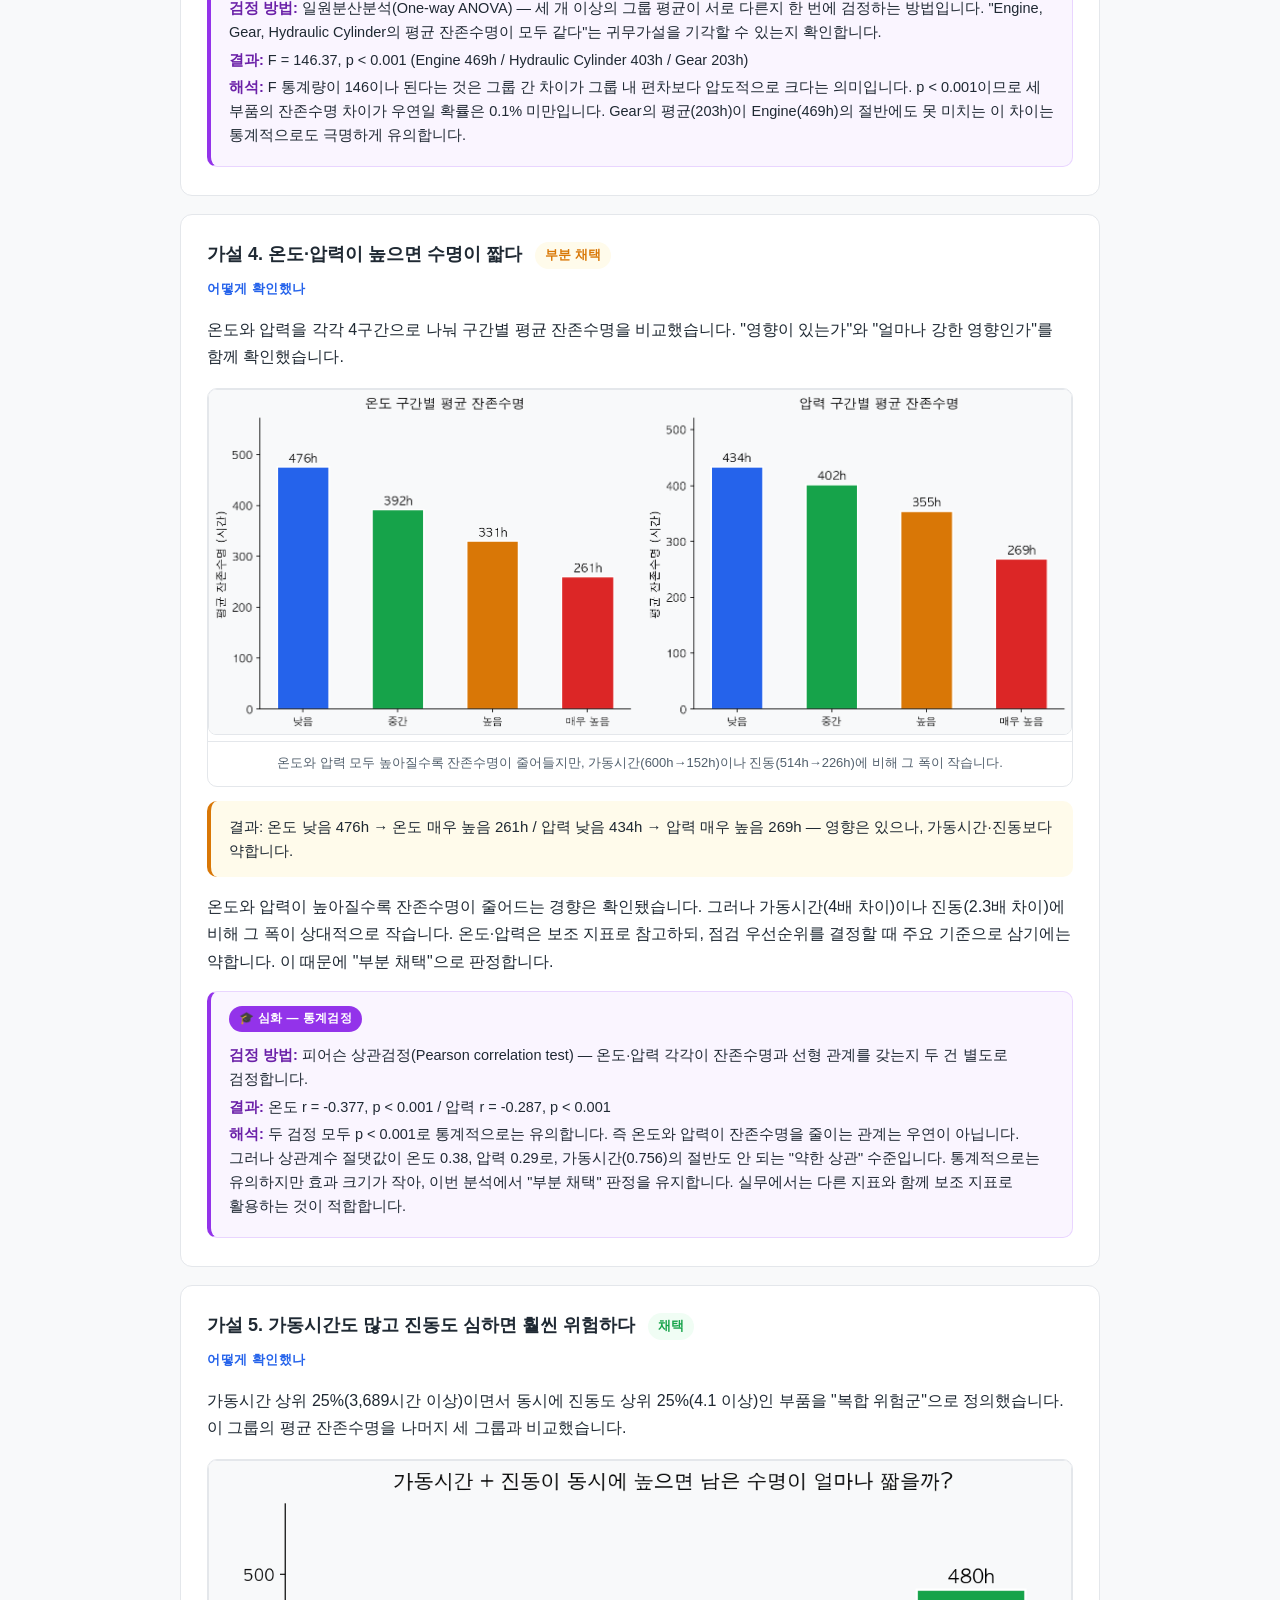
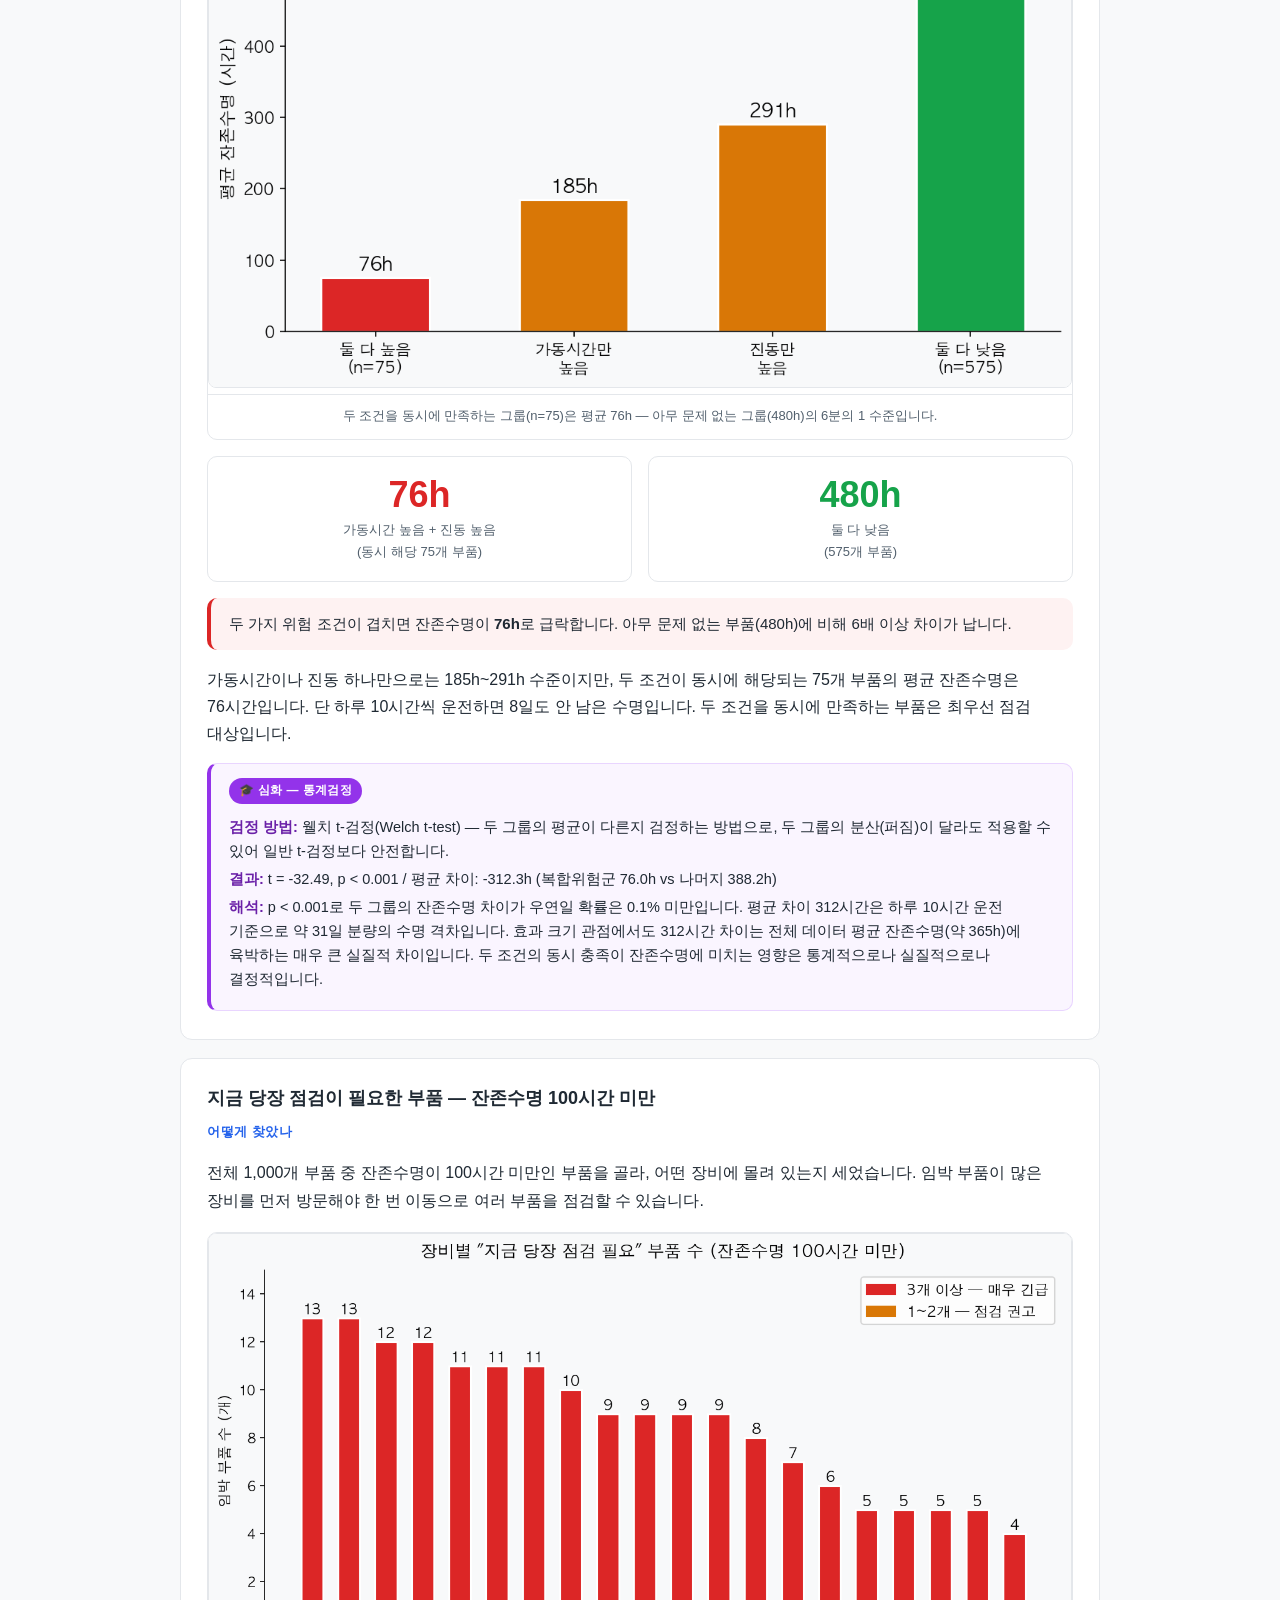
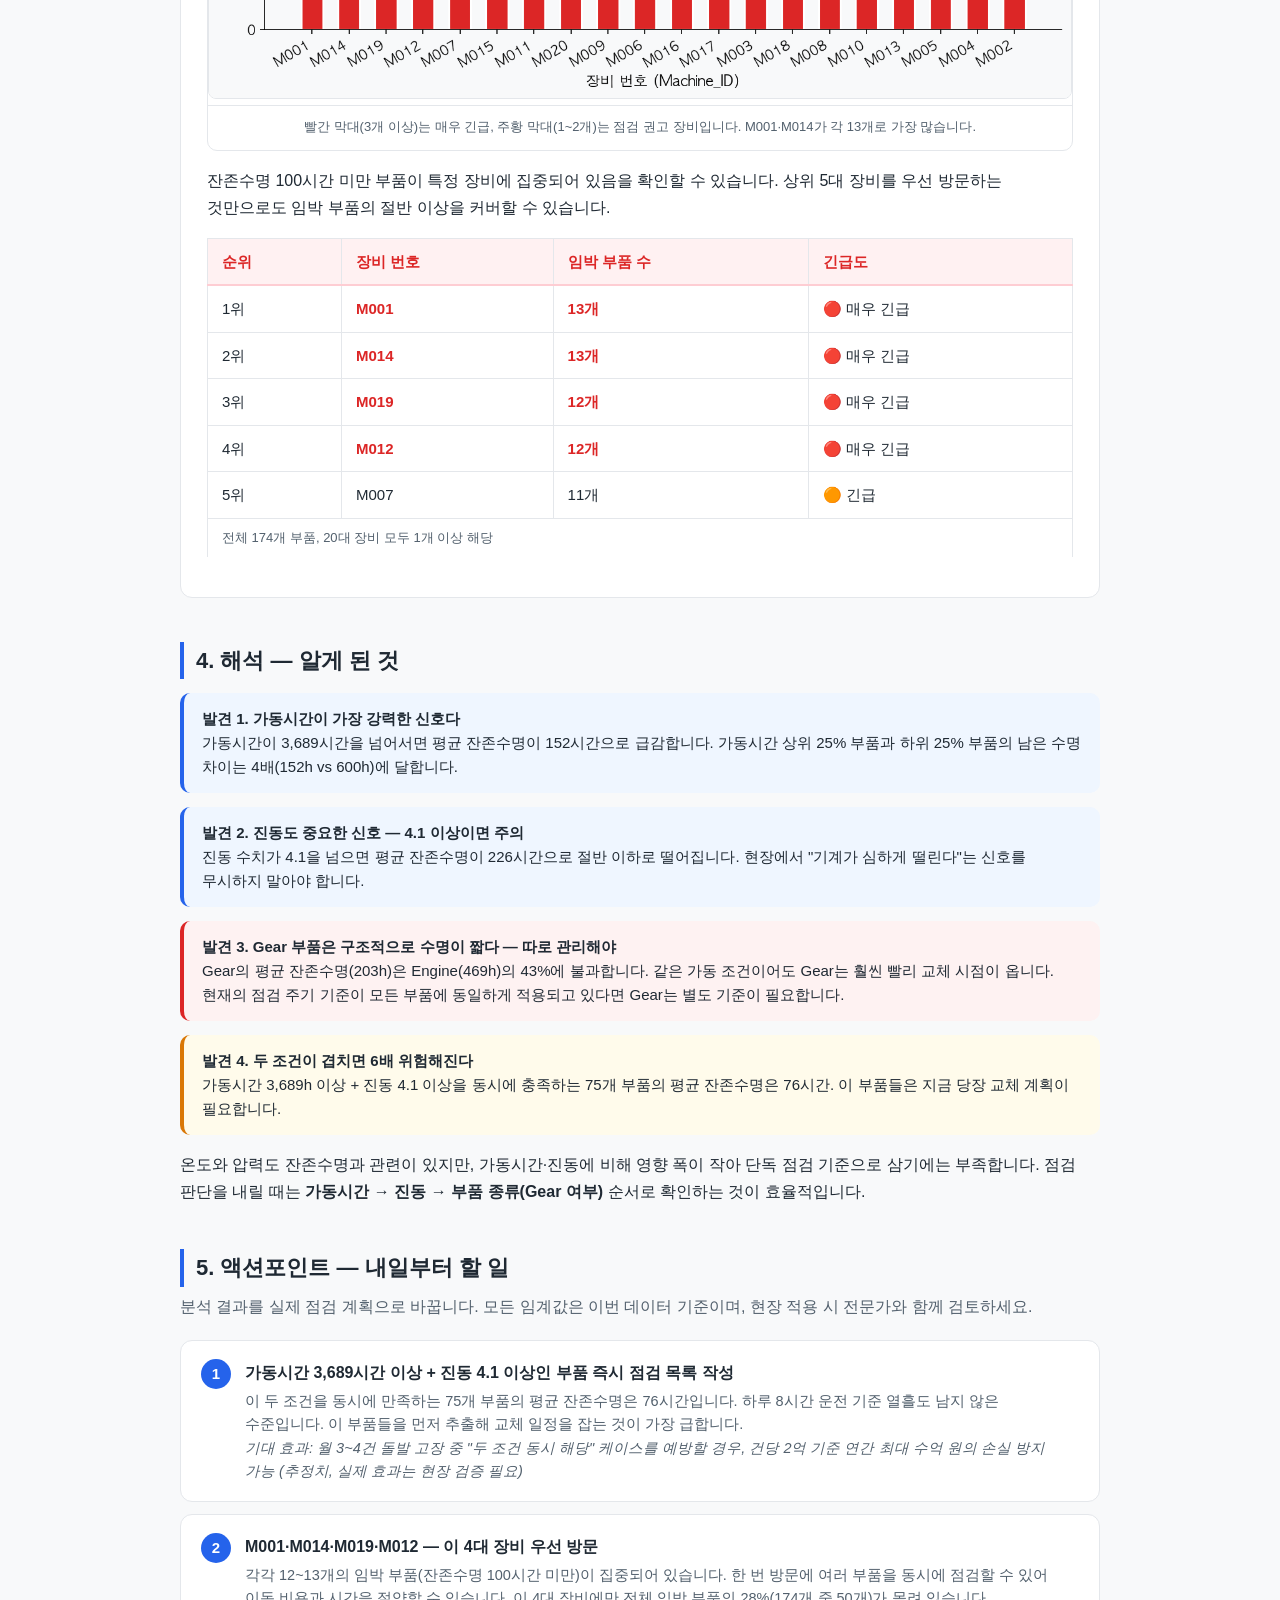
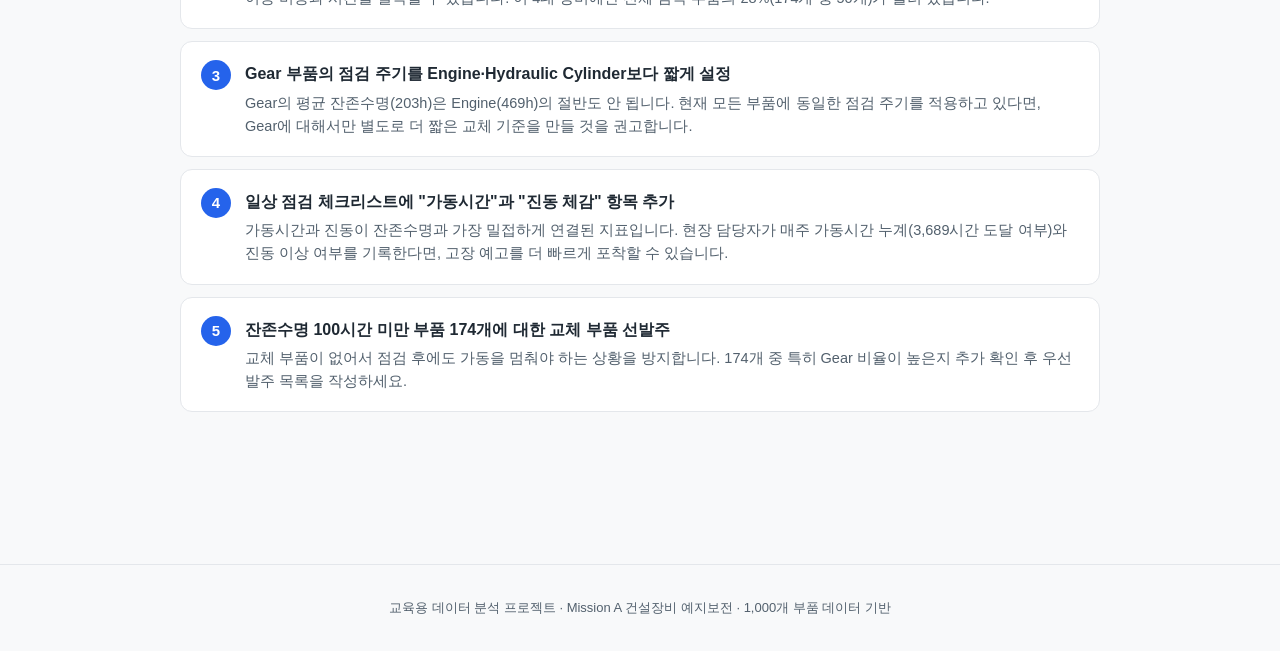
==== commit 9c771b84: "feat: 가설별 심화 통계검정 하이라이트 박스 추가 - 각 가설 검증 카드에 deep-dive 박스(🎓 심화 표기) 삽입 — 본문 단순 분석은 유지 - Mission A: Pea" ====
--- a/docs/mission-a.html
+++ b/docs/mission-a.html
@@ -283,6 +283,7 @@
   <!-- 3. 검증 -->
   <section class="section">
     <h2>3. 검증 — 데이터로 확인하기</h2>
+    <p class="lead" style="margin-top:0; margin-bottom:20px;">보라색 박스는 아직 배우지 않은 통계검정을 미리 맛보는 심화 코너입니다. 건너뛰어도 본문 이해에 지장이 없으므로, 관심 있는 분만 읽어 보세요.</p>
 
     <!-- 가설 1 -->
     <div class="card">
@@ -306,6 +307,13 @@
       </div>
 
       <p>구간이 하나씩 올라갈 때마다 잔존수명이 눈에 띄게 줄어들었습니다. 특히 상위 25%(가동시간 3,689시간 이상) 구간에서 평균 잔존수명이 152시간으로 뚝 떨어지는 점이 두드러집니다. 가동시간은 점검 우선순위를 결정할 때 가장 먼저 봐야 할 지표입니다.</p>
+
+      <div class="deep-dive">
+        <span class="dd-label">🎓 심화 — 통계검정</span>
+        <p><strong>검정 방법:</strong> 피어슨 상관검정(Pearson correlation test) — 두 수치 변수 사이에 선형 관계가 있는지, 있다면 얼마나 강한지를 확인하는 검정입니다.</p>
+        <p><strong>결과:</strong> r = -0.756, p &lt; 0.001</p>
+        <p><strong>해석:</strong> r이 -0.756이라는 것은 가동시간이 늘어날수록 잔존수명이 꽤 강하게 줄어드는 음의 관계임을 뜻합니다. p &lt; 0.001은 이 관계가 우연히 나타날 확률이 0.1% 미만이라는 의미로, 통계적으로 매우 의미 있는 결과입니다. 상관계수 절댓값 0.75 이상은 "강한 상관"으로 분류되며, 가동시간이 잔존수명의 핵심 예측 지표임을 수치로 뒷받침합니다.</p>
+      </div>
     </div>
 
     <!-- 가설 2 -->
@@ -325,6 +333,13 @@
       </div>
 
       <p>진동 수치가 한 단계씩 올라갈 때마다 잔존수명이 꾸준히 줄어들었습니다. 진동 수치 4.1을 넘어가는 부품은 평균 잔존수명이 226시간밖에 남지 않습니다. 현장에서 "기계가 많이 떨린다"는 느낌이 들면 즉시 점검을 검토할 필요가 있습니다.</p>
+
+      <div class="deep-dive">
+        <span class="dd-label">🎓 심화 — 통계검정</span>
+        <p><strong>검정 방법:</strong> 피어슨 상관검정(Pearson correlation test) — 진동 수치와 잔존수명 사이에 선형 관계가 있는지 확인합니다.</p>
+        <p><strong>결과:</strong> r = -0.476, p &lt; 0.001</p>
+        <p><strong>해석:</strong> r이 -0.476으로 가설1의 가동시간(-0.756)보다 절댓값이 작습니다. 그래도 p &lt; 0.001이므로 이 관계가 우연일 확률은 0.1% 미만 — 통계적으로 명백히 의미 있는 결과입니다. 상관 강도는 "중간(moderate)" 수준으로, 진동은 가동시간보다 약하지만 독립적으로 잔존수명을 줄이는 실질적 요인임을 수치로 확인할 수 있습니다.</p>
+      </div>
     </div>
 
     <!-- 가설 3 -->
@@ -349,6 +364,13 @@
       </div>
 
       <p>박스플롯에서 Gear의 박스가 다른 부품들보다 전체적으로 낮게 위치한 것을 확인할 수 있습니다. 단순히 평균이 낮은 것을 넘어, 잔존수명 분포 자체가 아래쪽에 집중돼 있습니다. Gear 부품은 다른 부품들보다 점검 주기를 짧게 가져가야 합니다.</p>
+
+      <div class="deep-dive">
+        <span class="dd-label">🎓 심화 — 통계검정</span>
+        <p><strong>검정 방법:</strong> 일원분산분석(One-way ANOVA) — 세 개 이상의 그룹 평균이 서로 다른지 한 번에 검정하는 방법입니다. "Engine, Gear, Hydraulic Cylinder의 평균 잔존수명이 모두 같다"는 귀무가설을 기각할 수 있는지 확인합니다.</p>
+        <p><strong>결과:</strong> F = 146.37, p &lt; 0.001 (Engine 469h / Hydraulic Cylinder 403h / Gear 203h)</p>
+        <p><strong>해석:</strong> F 통계량이 146이나 된다는 것은 그룹 간 차이가 그룹 내 편차보다 압도적으로 크다는 의미입니다. p &lt; 0.001이므로 세 부품의 잔존수명 차이가 우연일 확률은 0.1% 미만입니다. Gear의 평균(203h)이 Engine(469h)의 절반에도 못 미치는 이 차이는 통계적으로도 극명하게 유의합니다.</p>
+      </div>
     </div>
 
     <!-- 가설 4 -->
@@ -368,6 +390,13 @@
       </div>
 
       <p>온도와 압력이 높아질수록 잔존수명이 줄어드는 경향은 확인됐습니다. 그러나 가동시간(4배 차이)이나 진동(2.3배 차이)에 비해 그 폭이 상대적으로 작습니다. 온도·압력은 보조 지표로 참고하되, 점검 우선순위를 결정할 때 주요 기준으로 삼기에는 약합니다. 이 때문에 "부분 채택"으로 판정합니다.</p>
+
+      <div class="deep-dive">
+        <span class="dd-label">🎓 심화 — 통계검정</span>
+        <p><strong>검정 방법:</strong> 피어슨 상관검정(Pearson correlation test) — 온도·압력 각각이 잔존수명과 선형 관계를 갖는지 두 건 별도로 검정합니다.</p>
+        <p><strong>결과:</strong> 온도 r = -0.377, p &lt; 0.001 / 압력 r = -0.287, p &lt; 0.001</p>
+        <p><strong>해석:</strong> 두 검정 모두 p &lt; 0.001로 통계적으로는 유의합니다. 즉 온도와 압력이 잔존수명을 줄이는 관계는 우연이 아닙니다. 그러나 상관계수 절댓값이 온도 0.38, 압력 0.29로, 가동시간(0.756)의 절반도 안 되는 "약한 상관" 수준입니다. 통계적으로는 유의하지만 효과 크기가 작아, 이번 분석에서 "부분 채택" 판정을 유지합니다. 실무에서는 다른 지표와 함께 보조 지표로 활용하는 것이 적합합니다.</p>
+      </div>
     </div>
 
     <!-- 가설 5 -->
@@ -398,6 +427,13 @@
       </div>
 
       <p>가동시간이나 진동 하나만으로는 185h~291h 수준이지만, 두 조건이 동시에 해당되는 75개 부품의 평균 잔존수명은 76시간입니다. 단 하루 10시간씩 운전하면 8일도 안 남은 수명입니다. 두 조건을 동시에 만족하는 부품은 최우선 점검 대상입니다.</p>
+
+      <div class="deep-dive">
+        <span class="dd-label">🎓 심화 — 통계검정</span>
+        <p><strong>검정 방법:</strong> 웰치 t-검정(Welch t-test) — 두 그룹의 평균이 다른지 검정하는 방법으로, 두 그룹의 분산(퍼짐)이 달라도 적용할 수 있어 일반 t-검정보다 안전합니다.</p>
+        <p><strong>결과:</strong> t = -32.49, p &lt; 0.001 / 평균 차이: -312.3h (복합위험군 76.0h vs 나머지 388.2h)</p>
+        <p><strong>해석:</strong> p &lt; 0.001로 두 그룹의 잔존수명 차이가 우연일 확률은 0.1% 미만입니다. 평균 차이 312시간은 하루 10시간 운전 기준으로 약 31일 분량의 수명 격차입니다. 효과 크기 관점에서도 312시간 차이는 전체 데이터 평균 잔존수명(약 365h)에 육박하는 매우 큰 실질적 차이입니다. 두 조건의 동시 충족이 잔존수명에 미치는 영향은 통계적으로나 실질적으로나 결정적입니다.</p>
+      </div>
     </div>
 
     <!-- 위험군 도출 -->
--- a/docs/assets/style.css
+++ b/docs/assets/style.css
@@ -187,6 +187,30 @@
 .kpi .v { font-size: 24px; font-weight: 800; color: var(--accent); }
 .kpi .k { font-size: 13px; color: var(--sub); margin-top: 2px; }
 
+.deep-dive {
+  background: #faf5ff;
+  border: 1px solid #e9d5ff;
+  border-left: 4px solid #9333ea;
+  border-radius: 10px;
+  padding: 14px 18px;
+  margin: 16px 0 4px;
+  font-size: 14.5px;
+  line-height: 1.65;
+}
+.deep-dive .dd-label {
+  display: inline-block;
+  background: #9333ea;
+  color: #fff;
+  font-size: 12px;
+  font-weight: 700;
+  padding: 3px 10px;
+  border-radius: 999px;
+  margin-bottom: 8px;
+  letter-spacing: 0.03em;
+}
+.deep-dive p { margin: 4px 0; }
+.deep-dive strong { color: #6b21a8; }
+
 .footer {
   border-top: 1px solid var(--line);
   margin-top: 60px;
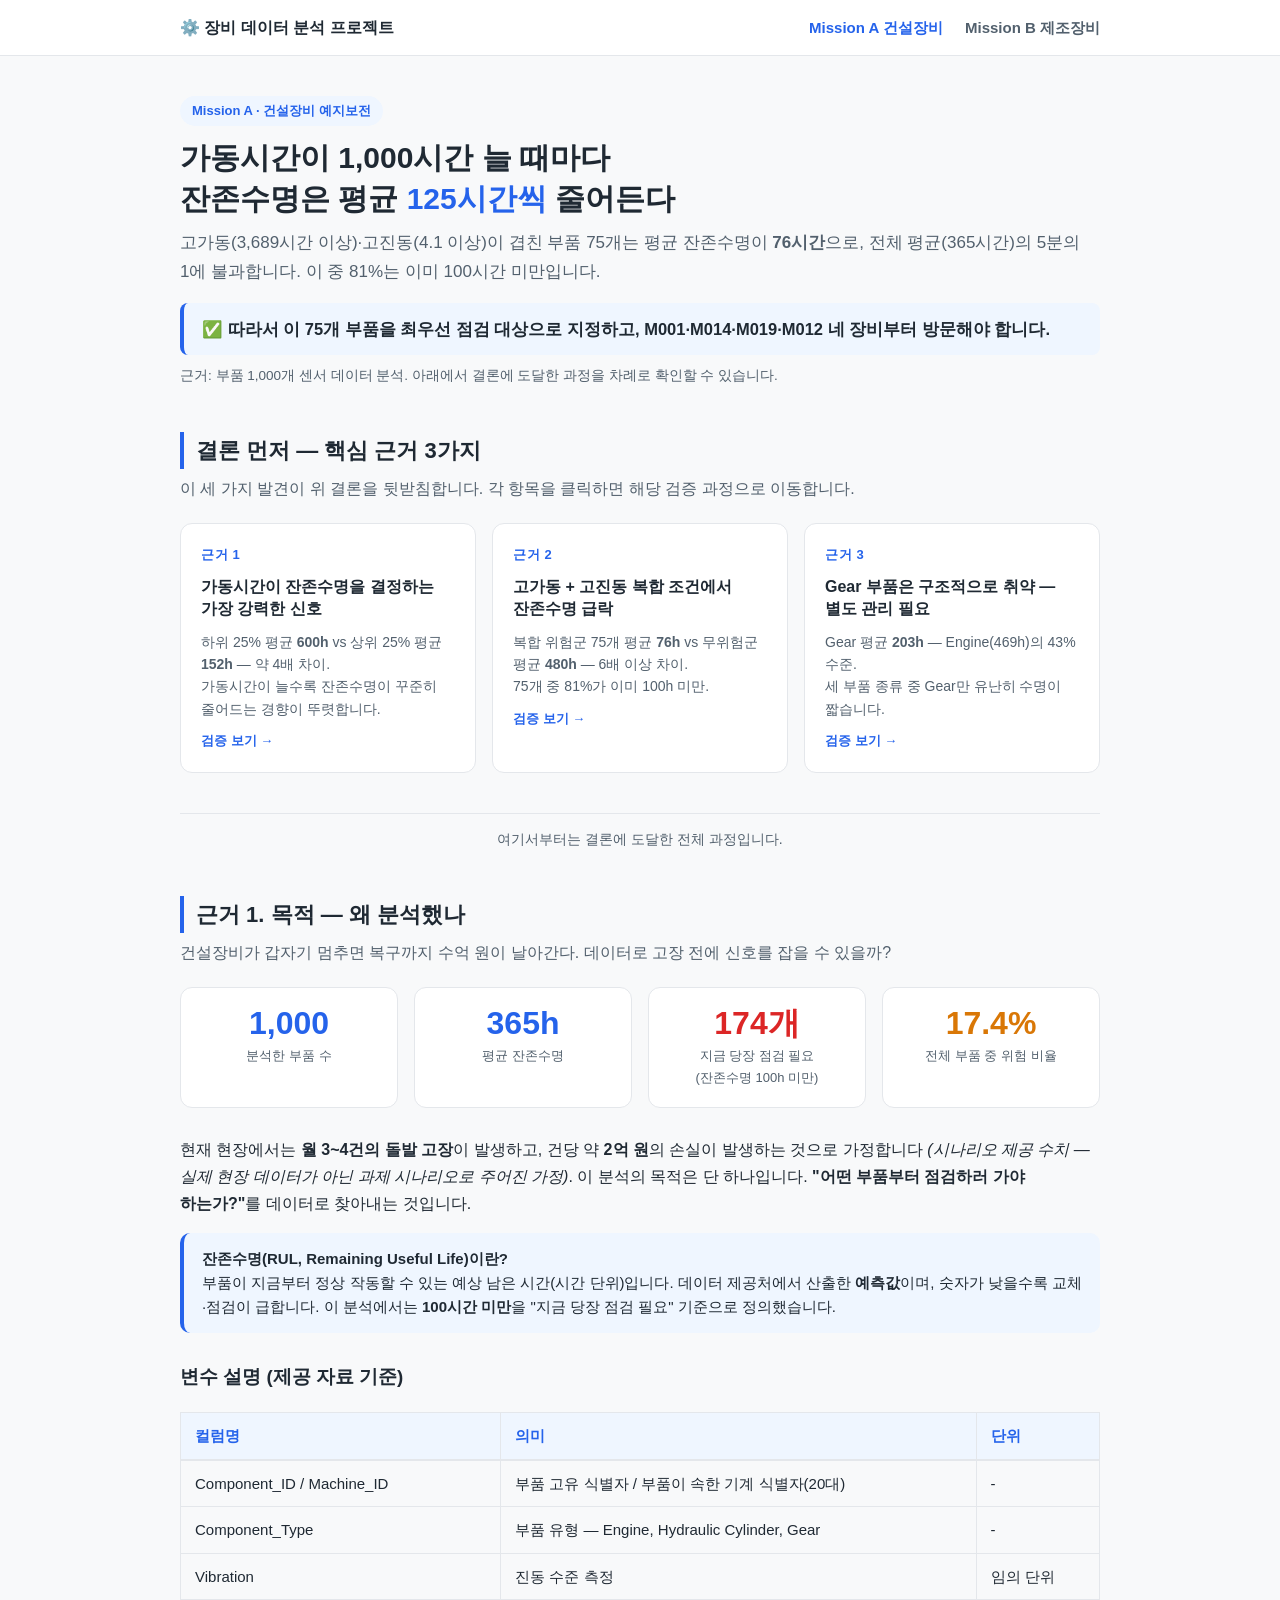
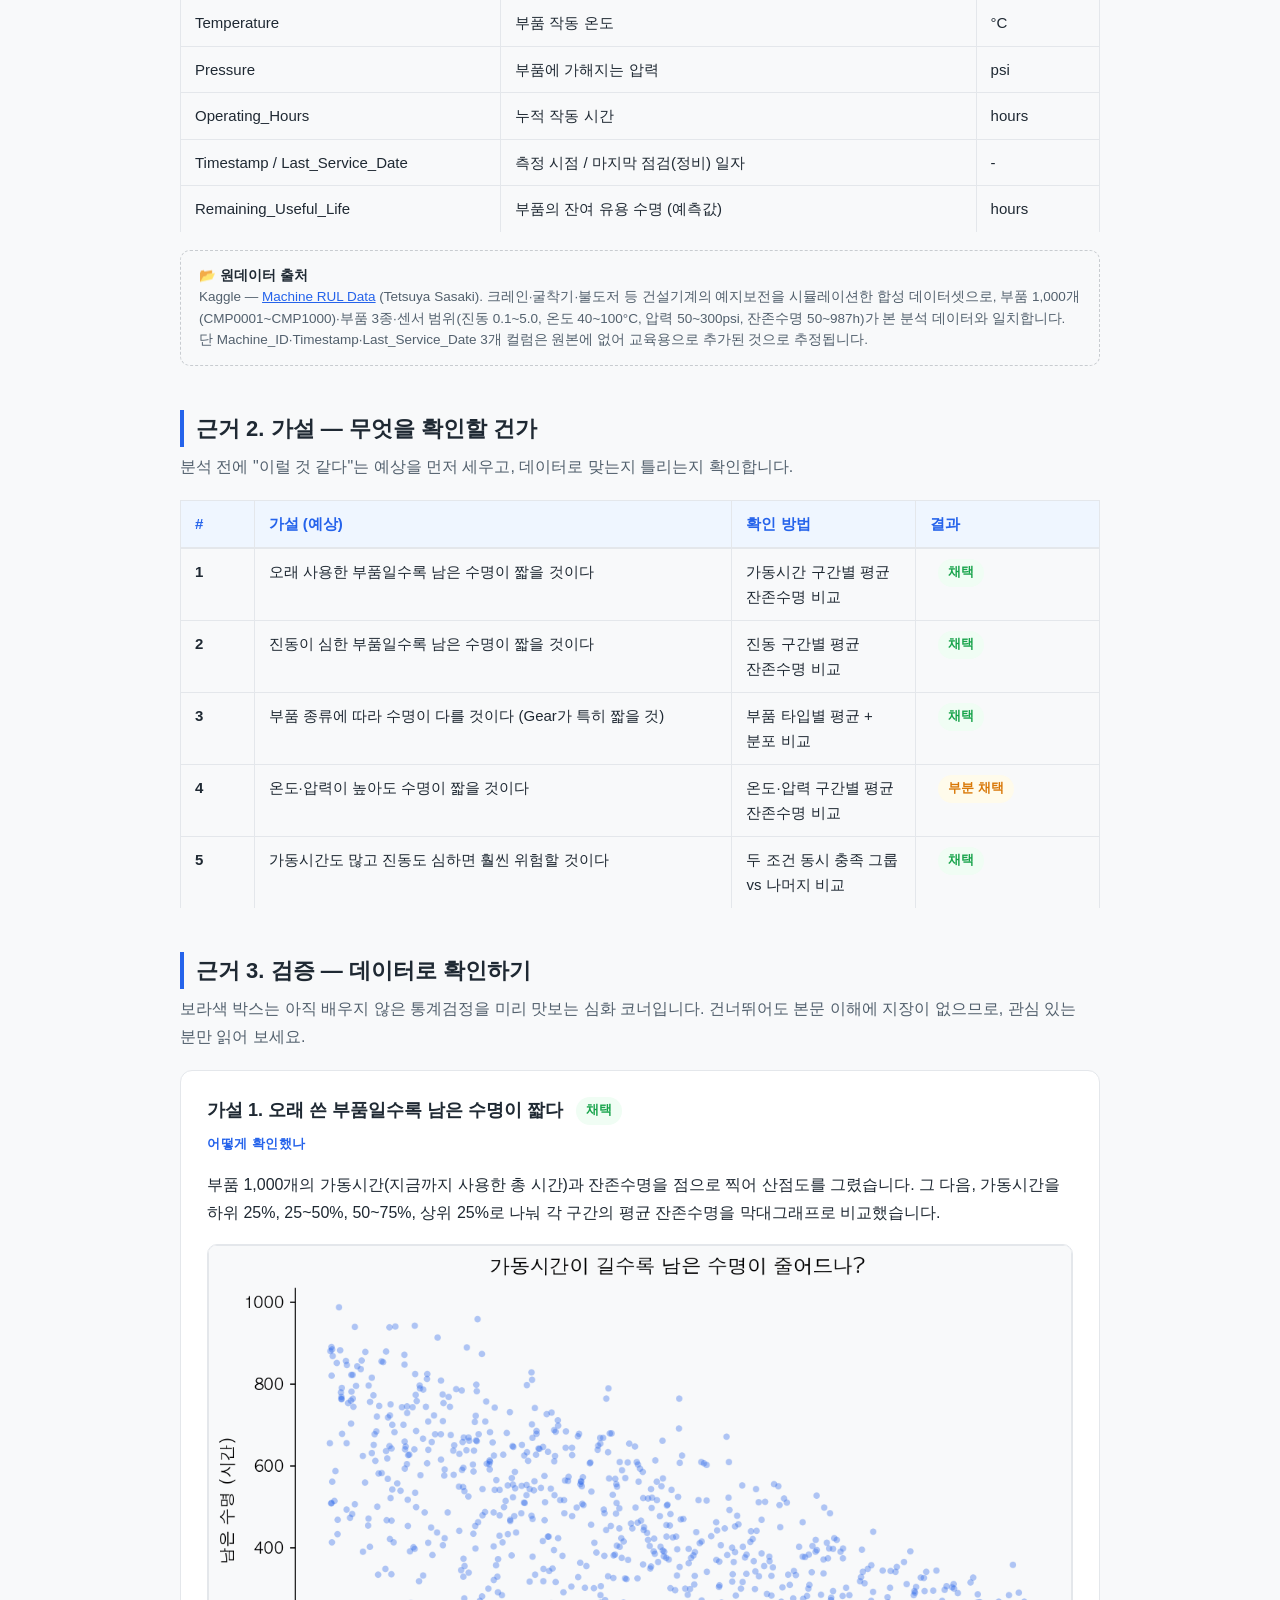
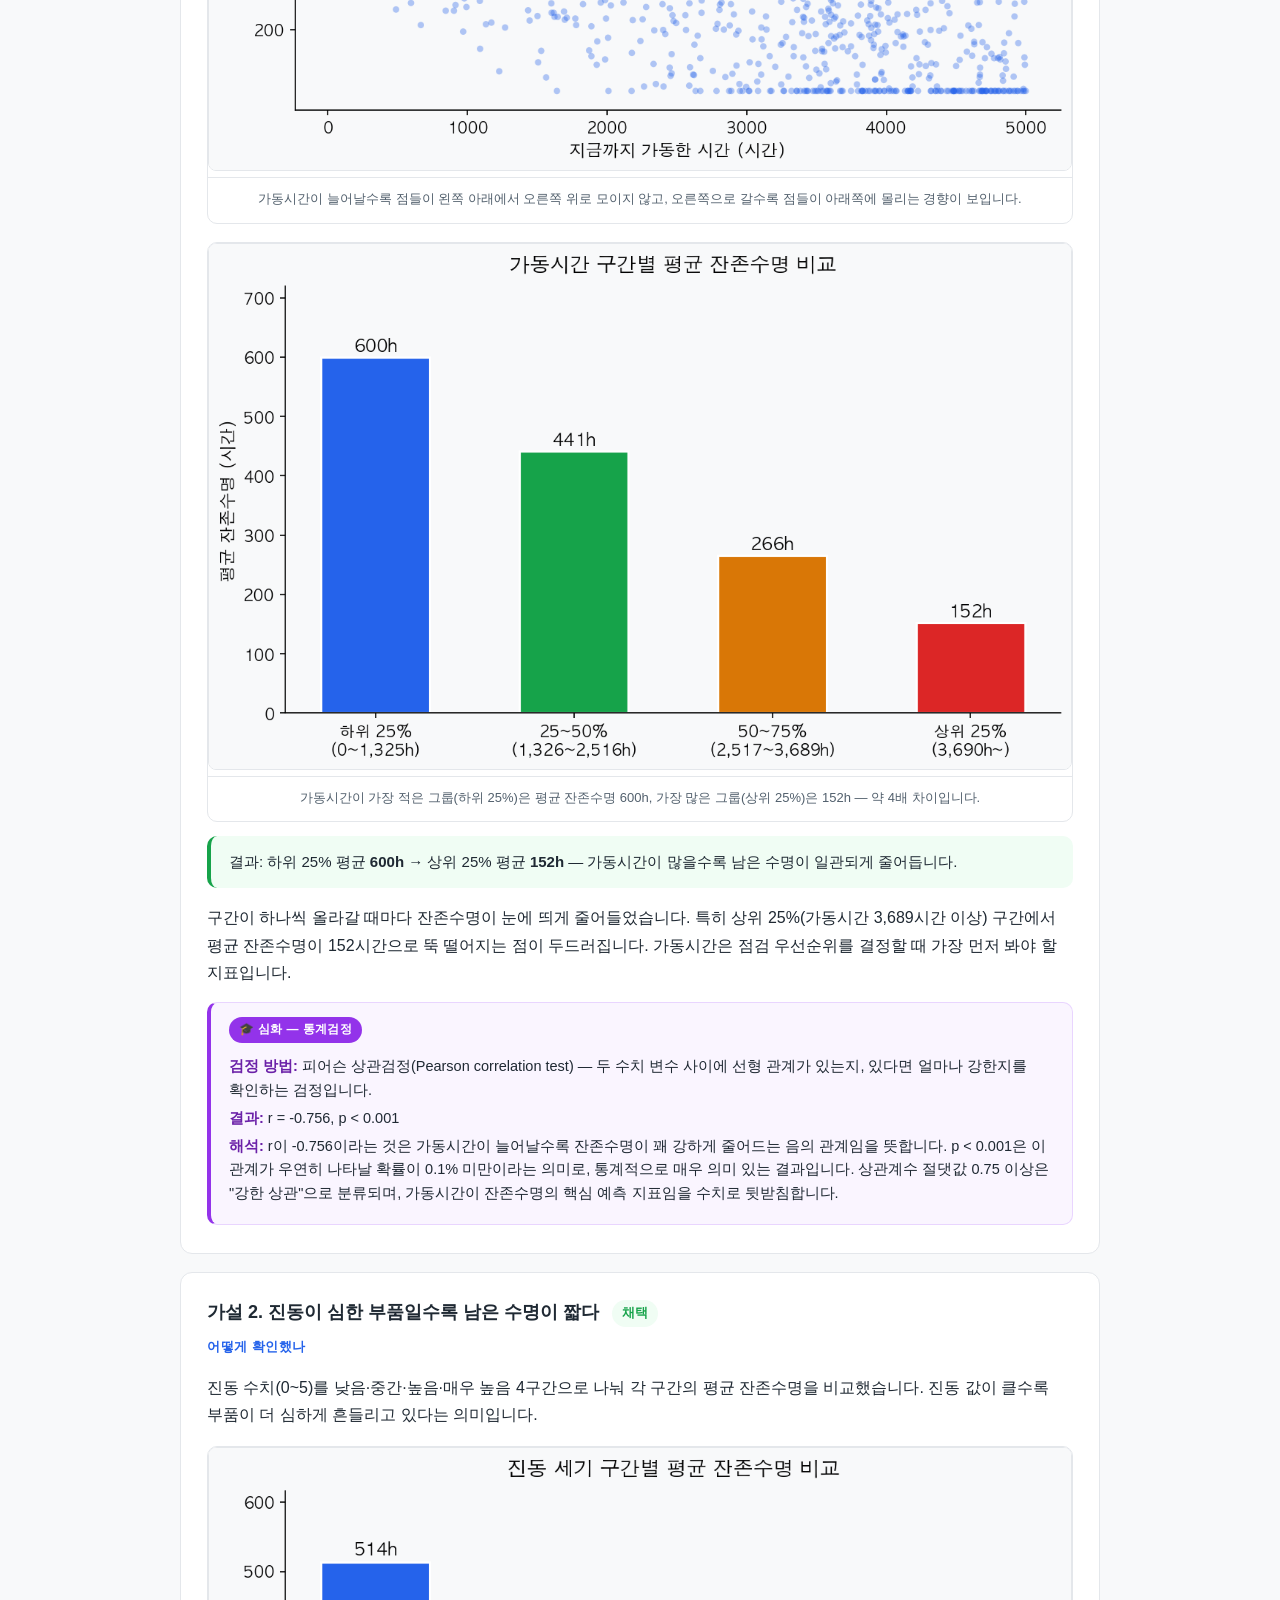
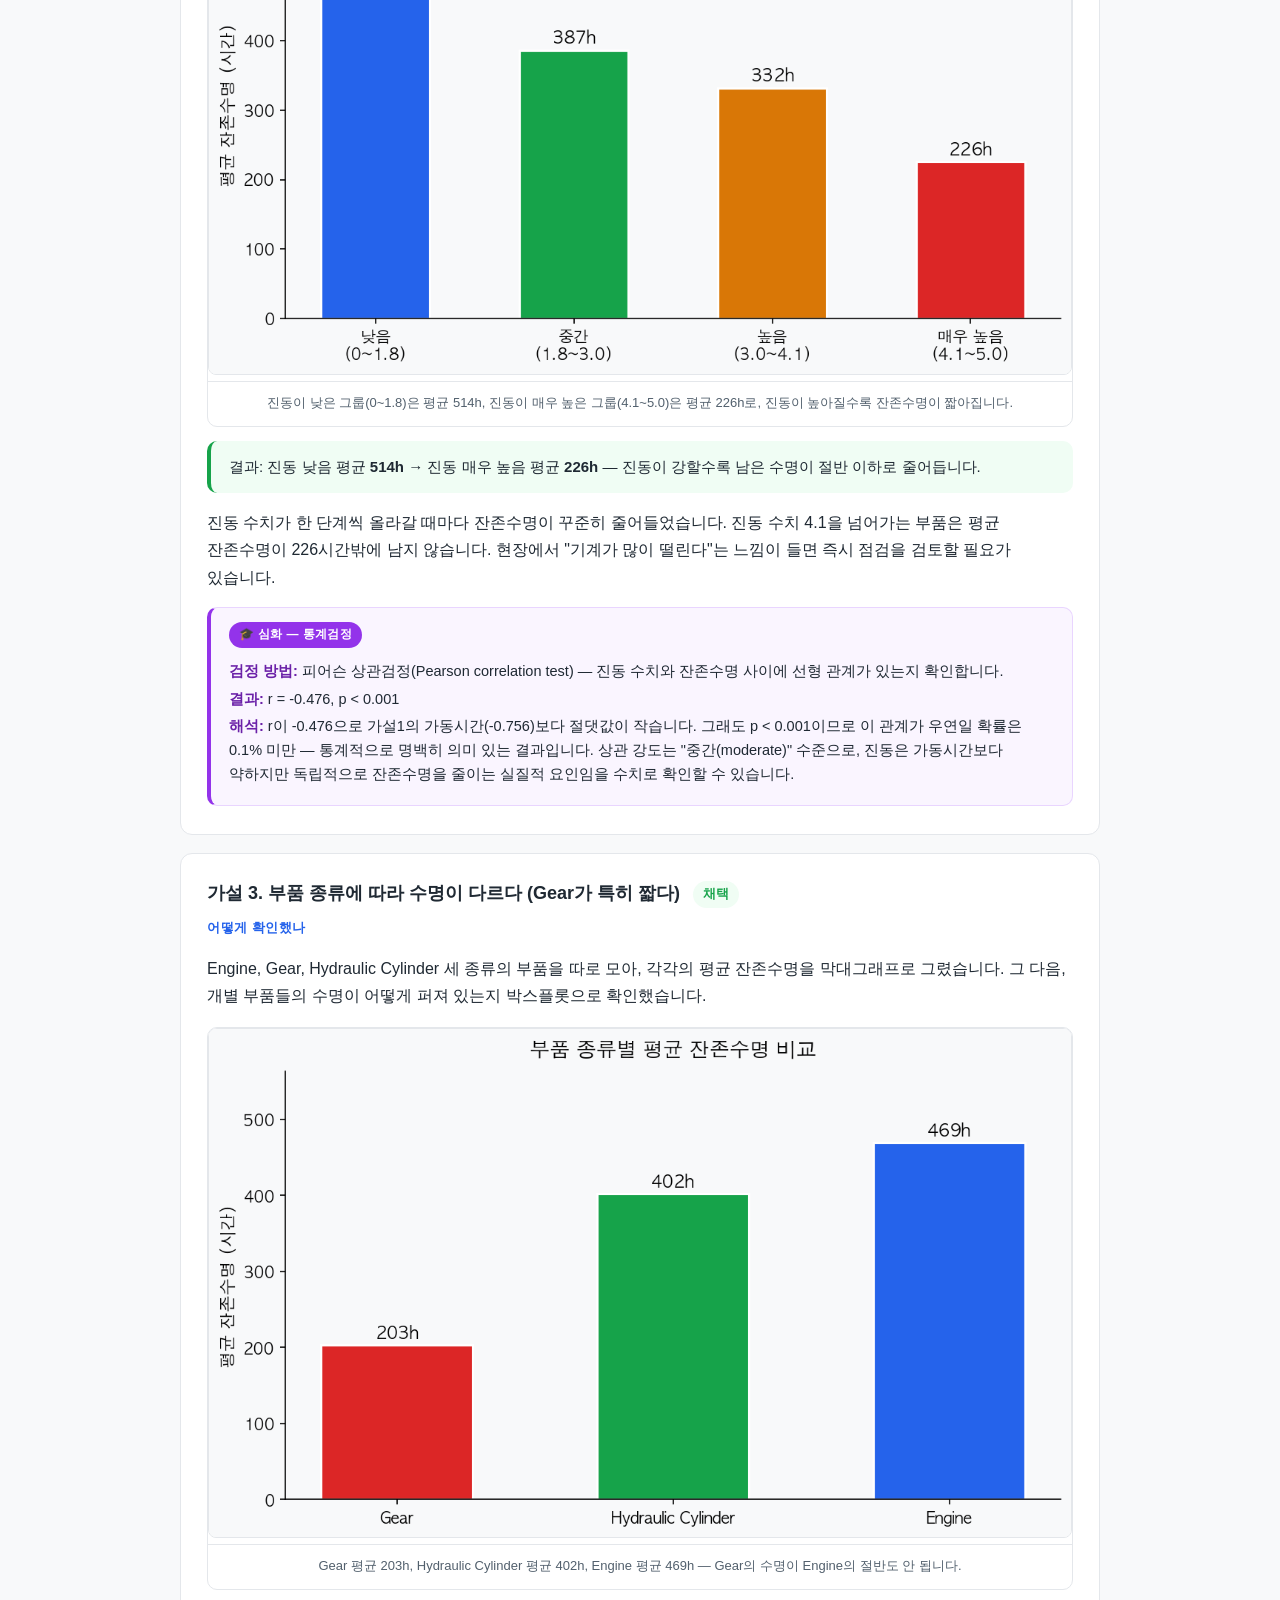
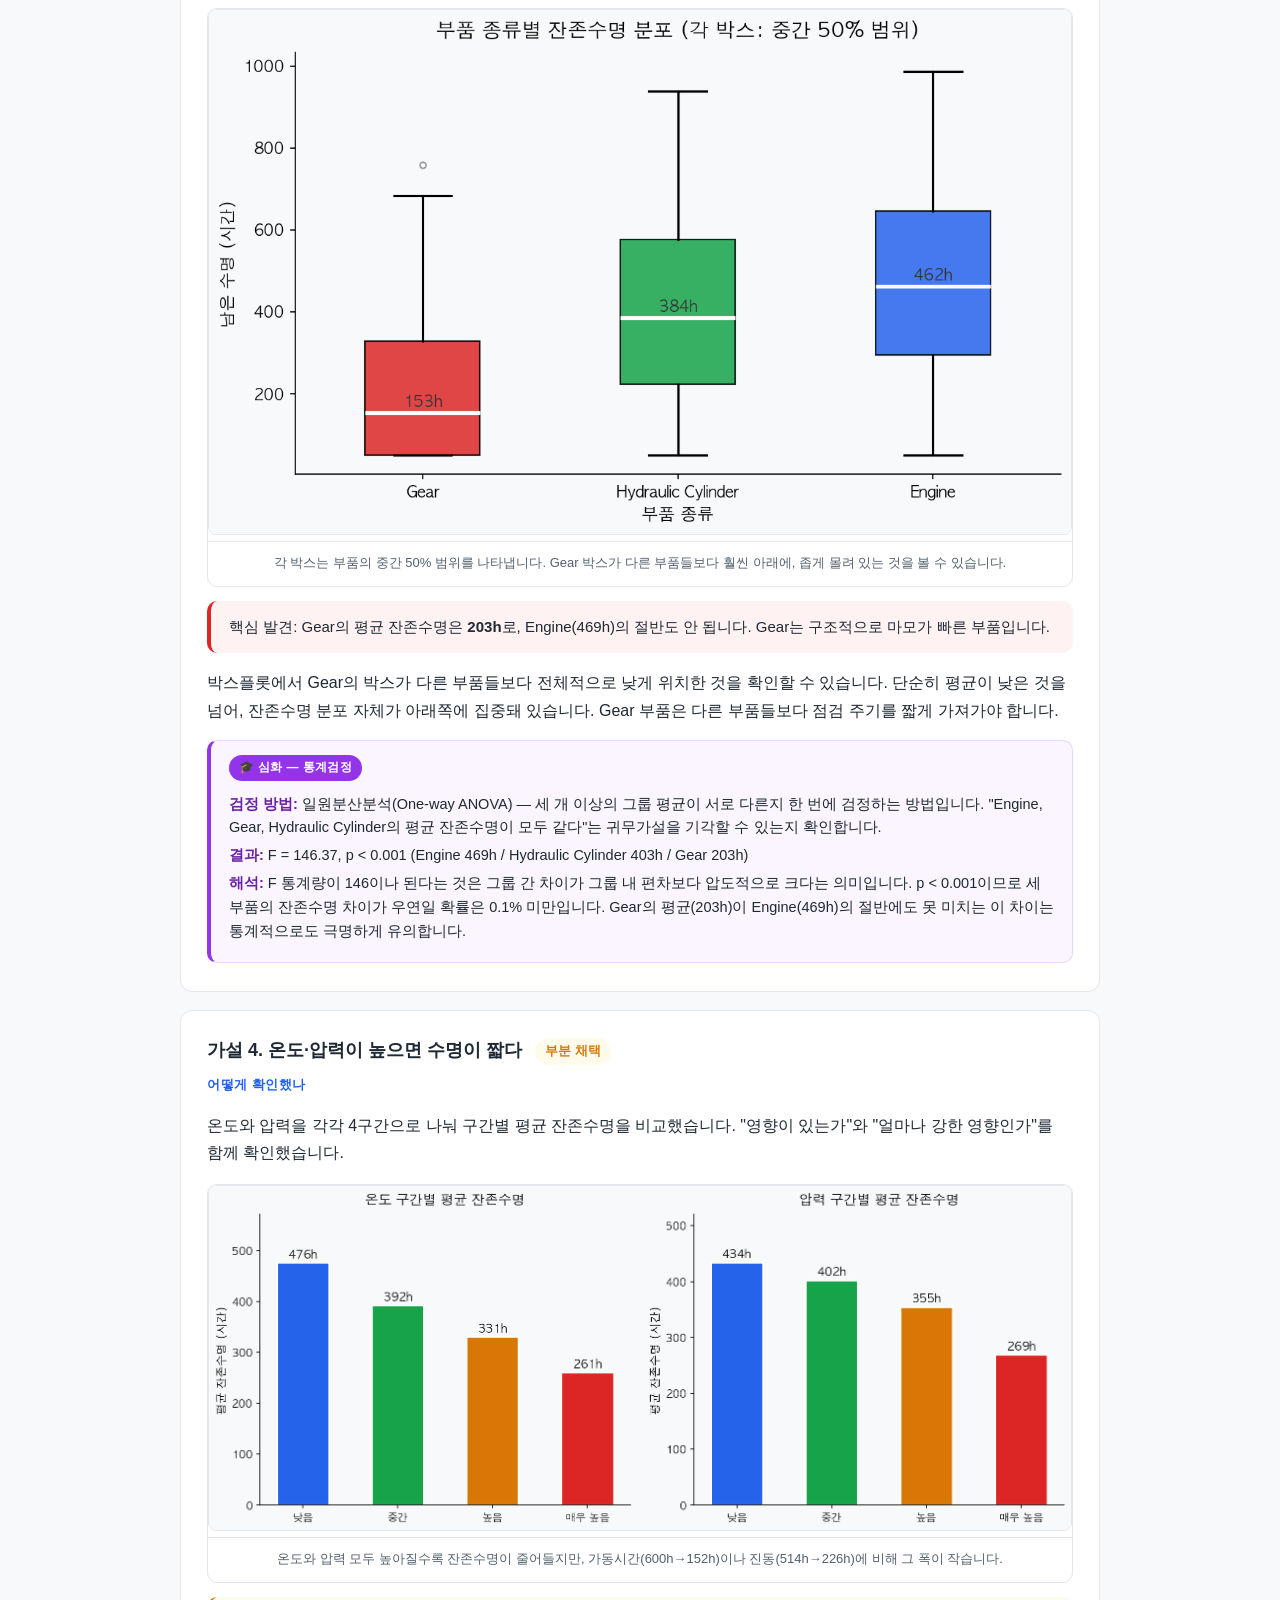
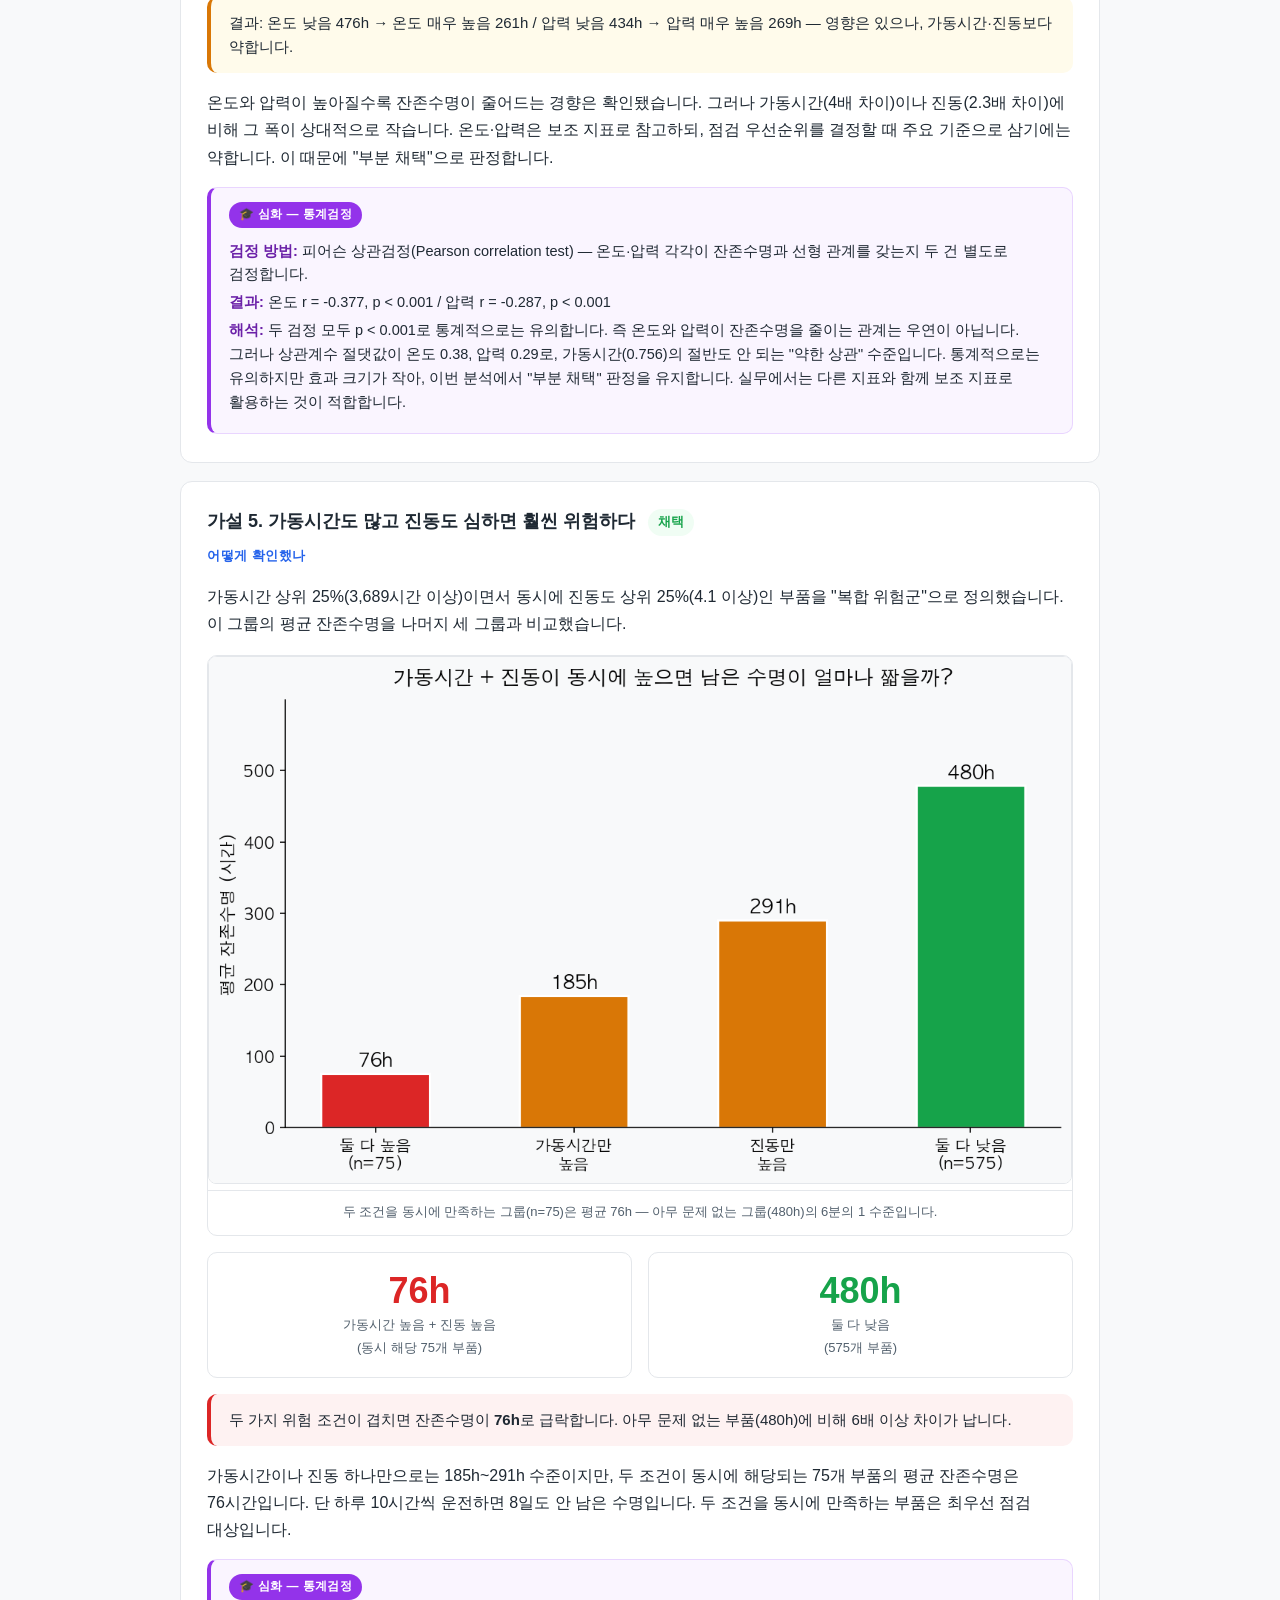
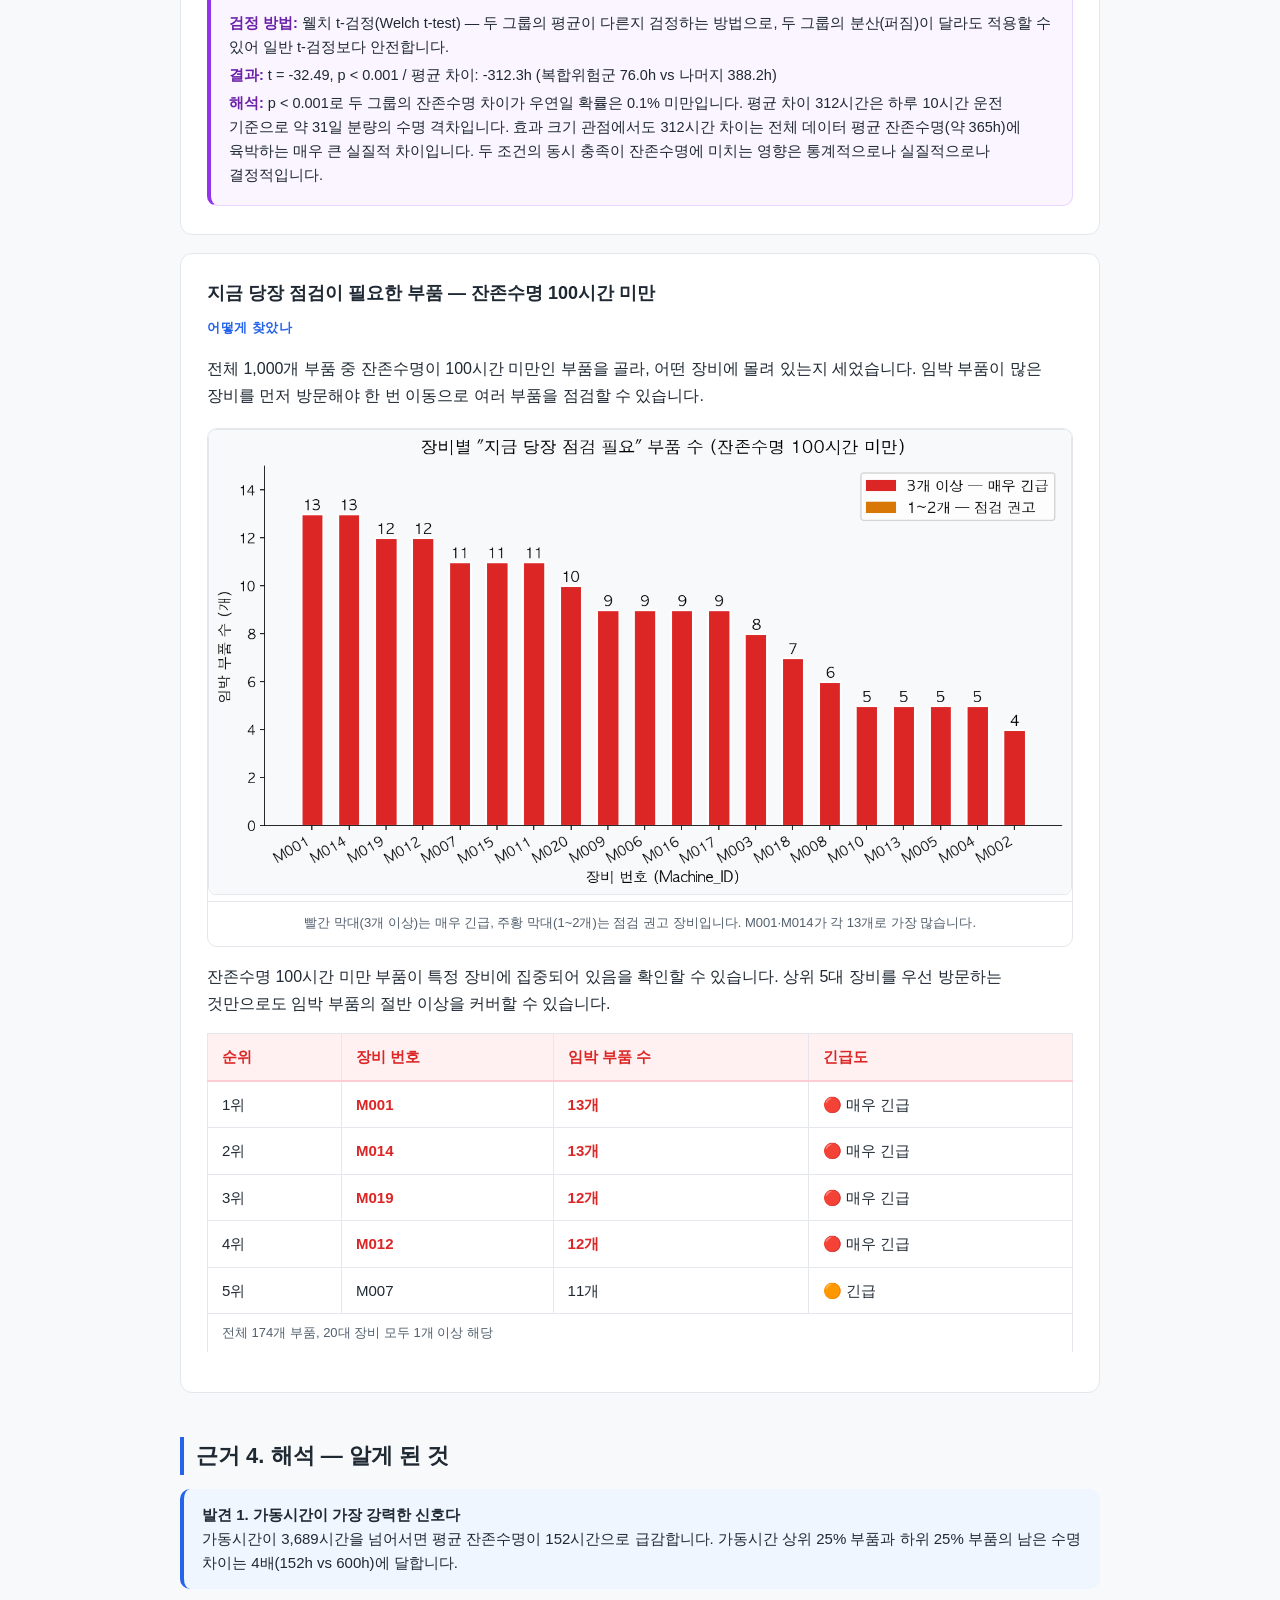
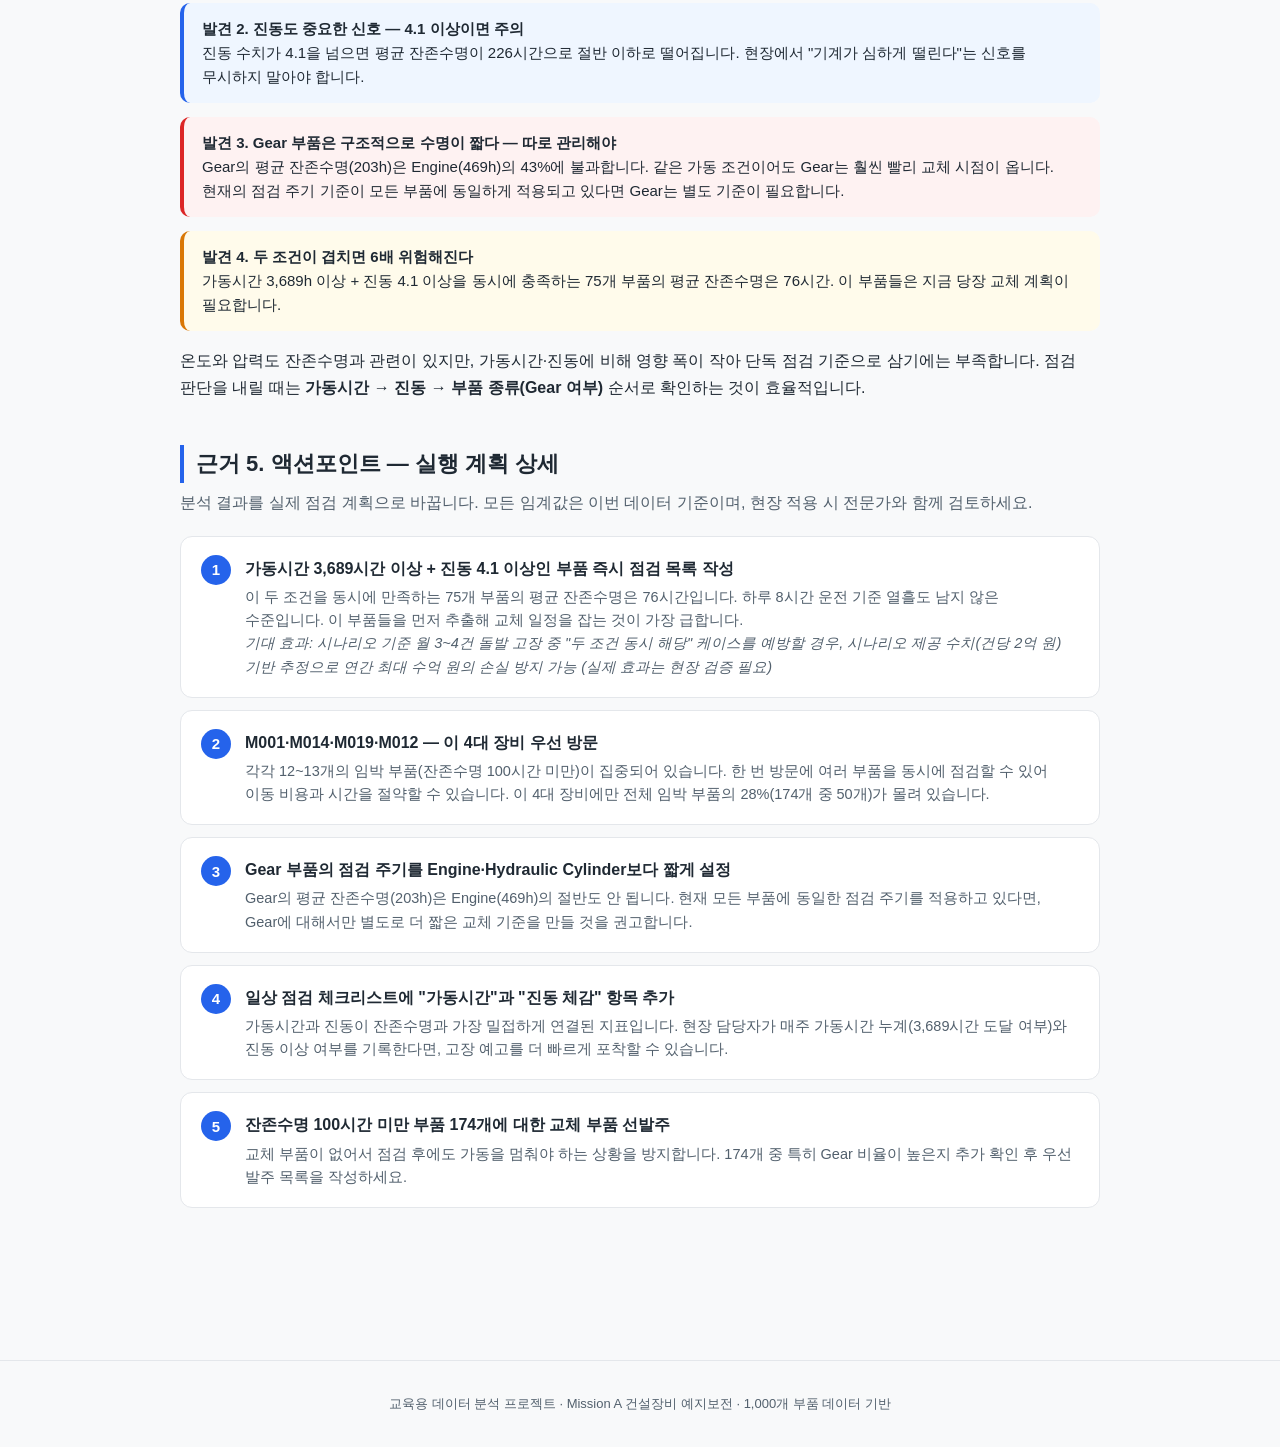
==== commit 8bab2cd2: "feat: 미션 페이지 두괄식 재구성 + 원데이터 출처 + 비용 수치 출처 명확화 - Hero를 결론 헤드라인으로 교체 (A: 가동 1,000h당 RUL -125h / B: 진동 " ====
--- a/docs/mission-a.html
+++ b/docs/mission-a.html
@@ -155,6 +155,67 @@
 
   .why { display: block; font-size: 14px; color: var(--sub); line-height: 1.6; margin-top: 2px; }
 
+  /* 결론 요약 섹션 카드 */
+  .summary-cards {
+    display: grid;
+    grid-template-columns: repeat(3, 1fr);
+    gap: 16px;
+    margin: 20px 0 28px;
+  }
+  @media (max-width: 720px) { .summary-cards { grid-template-columns: 1fr; } }
+
+  .summary-card {
+    background: var(--card);
+    border: 1px solid var(--line);
+    border-radius: 12px;
+    padding: 20px;
+    display: flex;
+    flex-direction: column;
+    gap: 10px;
+  }
+  .summary-card .sc-num {
+    font-size: 13px;
+    font-weight: 700;
+    color: var(--accent);
+    letter-spacing: 0.05em;
+    text-transform: uppercase;
+  }
+  .summary-card .sc-title {
+    font-size: 16px;
+    font-weight: 700;
+    color: var(--ink);
+    line-height: 1.4;
+  }
+  .summary-card .sc-stat {
+    font-size: 14px;
+    color: var(--sub);
+    line-height: 1.6;
+  }
+  .summary-card .sc-link {
+    font-size: 13px;
+    color: var(--accent);
+    text-decoration: none;
+    font-weight: 600;
+  }
+  .summary-card .sc-link:hover { text-decoration: underline; }
+
+
+  /* 근거 파트 구분선 안내 */
+  .basis-divider {
+    text-align: center;
+    margin: 40px 0 28px;
+    color: var(--sub);
+    font-size: 14px;
+    position: relative;
+  }
+  .basis-divider::before {
+    content: '';
+    display: block;
+    height: 1px;
+    background: var(--line);
+    margin-bottom: 14px;
+  }
+
   .footer {
     text-align: center;
     color: var(--sub);
@@ -175,16 +236,57 @@
 
 <div class="wrap">
 
-  <!-- Hero -->
+  <!-- Hero — 두괄식 결론 우선 -->
   <header class="hero">
     <span class="tag">Mission A · 건설장비 예지보전</span>
-    <h1>어떤 부품부터 점검해야 할까?</h1>
-    <p>1,000개 부품 데이터로 찾아낸 "지금 당장 위험한 부품"과 예방 점검 우선순위</p>
+    <h1>가동시간이 1,000시간 늘 때마다<br>잔존수명은 평균 <span class="headline-num">125시간씩</span> 줄어든다</h1>
+    <p>고가동(3,689시간 이상)·고진동(4.1 이상)이 겹친 부품 75개는 평균 잔존수명이 <strong>76시간</strong>으로, 전체 평균(365시간)의 5분의 1에 불과합니다. 이 중 81%는 이미 100시간 미만입니다.</p>
+    <div class="therefore">✅ 따라서 이 75개 부품을 최우선 점검 대상으로 지정하고, M001·M014·M019·M012 네 장비부터 방문해야 합니다.</div>
+    <p class="basis-note">근거: 부품 1,000개 센서 데이터 분석. 아래에서 결론에 도달한 과정을 차례로 확인할 수 있습니다.</p>
   </header>
 
-  <!-- 1. 목적 -->
+  <!-- 결론 요약 섹션 -->
   <section class="section">
-    <h2>1. 목적 — 왜 분석하나</h2>
+    <h2>결론 먼저 — 핵심 근거 3가지</h2>
+    <p class="lead">이 세 가지 발견이 위 결론을 뒷받침합니다. 각 항목을 클릭하면 해당 검증 과정으로 이동합니다.</p>
+
+    <div class="summary-cards">
+      <div class="summary-card">
+        <span class="sc-num">근거 1</span>
+        <div class="sc-title">가동시간이 잔존수명을 결정하는 가장 강력한 신호</div>
+        <div class="sc-stat">
+          하위 25% 평균 <strong>600h</strong> vs 상위 25% 평균 <strong>152h</strong> — 약 4배 차이.<br>
+          가동시간이 늘수록 잔존수명이 꾸준히 줄어드는 경향이 뚜렷합니다.
+        </div>
+        <a href="#h1" class="sc-link">검증 보기 →</a>
+      </div>
+      <div class="summary-card">
+        <span class="sc-num">근거 2</span>
+        <div class="sc-title">고가동 + 고진동 복합 조건에서 잔존수명 급락</div>
+        <div class="sc-stat">
+          복합 위험군 75개 평균 <strong>76h</strong> vs 무위험군 평균 <strong>480h</strong> — 6배 이상 차이.<br>
+          75개 중 81%가 이미 100h 미만.
+        </div>
+        <a href="#h5" class="sc-link">검증 보기 →</a>
+      </div>
+      <div class="summary-card">
+        <span class="sc-num">근거 3</span>
+        <div class="sc-title">Gear 부품은 구조적으로 취약 — 별도 관리 필요</div>
+        <div class="sc-stat">
+          Gear 평균 <strong>203h</strong> — Engine(469h)의 43% 수준.<br>
+          세 부품 종류 중 Gear만 유난히 수명이 짧습니다.
+        </div>
+        <a href="#h3" class="sc-link">검증 보기 →</a>
+      </div>
+    </div>
+  </section>
+
+  <!-- 근거 파트 구분 -->
+  <div class="basis-divider">여기서부터는 결론에 도달한 전체 과정입니다.</div>
+
+  <!-- 근거 1. 목적 -->
+  <section class="section">
+    <h2>근거 1. 목적 — 왜 분석했나</h2>
     <p class="lead">건설장비가 갑자기 멈추면 복구까지 수억 원이 날아간다. 데이터로 고장 전에 신호를 잡을 수 있을까?</p>
 
     <div class="kpi-row">
@@ -206,7 +308,7 @@
       </div>
     </div>
 
-    <p>현재 현장에서는 <strong>월 3~4건의 돌발 고장</strong>이 발생하고 있으며, 건당 약 <strong>2억 원</strong>의 손실이 발생합니다. 이 분석의 목적은 단 하나입니다. <strong>"어떤 부품부터 점검하러 가야 하는가?"</strong>를 데이터로 찾아내는 것입니다.</p>
+    <p>현재 현장에서는 <strong>월 3~4건의 돌발 고장</strong>이 발생하고, 건당 약 <strong>2억 원</strong>의 손실이 발생하는 것으로 가정합니다 <em>(시나리오 제공 수치 — 실제 현장 데이터가 아닌 과제 시나리오로 주어진 가정)</em>. 이 분석의 목적은 단 하나입니다. <strong>"어떤 부품부터 점검하러 가야 하는가?"</strong>를 데이터로 찾아내는 것입니다.</p>
 
     <div class="callout">
       <strong>잔존수명(RUL, Remaining Useful Life)이란?</strong><br>
@@ -229,11 +331,16 @@
         <tr><td>Remaining_Useful_Life</td><td>부품의 잔여 유용 수명 (예측값)</td><td>hours</td></tr>
       </tbody>
     </table>
+
+    <div class="src-box">
+      <strong>📂 원데이터 출처</strong><br>
+      Kaggle — <a href="https://www.kaggle.com/datasets/sasakitetsuya/machine-rul-data">Machine RUL Data</a> (Tetsuya Sasaki). 크레인·굴착기·불도저 등 건설기계의 예지보전을 시뮬레이션한 합성 데이터셋으로, 부품 1,000개(CMP0001~CMP1000)·부품 3종·센서 범위(진동 0.1~5.0, 온도 40~100°C, 압력 50~300psi, 잔존수명 50~987h)가 본 분석 데이터와 일치합니다. 단 Machine_ID·Timestamp·Last_Service_Date 3개 컬럼은 원본에 없어 교육용으로 추가된 것으로 추정됩니다.
+    </div>
   </section>
 
-  <!-- 2. 가설 -->
+  <!-- 근거 2. 가설 -->
   <section class="section">
-    <h2>2. 가설 — 무엇을 확인할 건가</h2>
+    <h2>근거 2. 가설 — 무엇을 확인할 건가</h2>
     <p class="lead">분석 전에 "이럴 것 같다"는 예상을 먼저 세우고, 데이터로 맞는지 틀리는지 확인합니다.</p>
 
     <table class="hypo-table">
@@ -280,13 +387,13 @@
     </table>
   </section>
 
-  <!-- 3. 검증 -->
+  <!-- 근거 3. 검증 -->
   <section class="section">
-    <h2>3. 검증 — 데이터로 확인하기</h2>
+    <h2>근거 3. 검증 — 데이터로 확인하기</h2>
     <p class="lead" style="margin-top:0; margin-bottom:20px;">보라색 박스는 아직 배우지 않은 통계검정을 미리 맛보는 심화 코너입니다. 건너뛰어도 본문 이해에 지장이 없으므로, 관심 있는 분만 읽어 보세요.</p>
 
     <!-- 가설 1 -->
-    <div class="card">
+    <div class="card" id="h1">
       <h3>가설 1. 오래 쓴 부품일수록 남은 수명이 짧다 <span class="badge ok">채택</span></h3>
 
       <p class="step-label">어떻게 확인했나</p>
@@ -343,7 +450,7 @@
     </div>
 
     <!-- 가설 3 -->
-    <div class="card">
+    <div class="card" id="h3">
       <h3>가설 3. 부품 종류에 따라 수명이 다르다 (Gear가 특히 짧다) <span class="badge ok">채택</span></h3>
 
       <p class="step-label">어떻게 확인했나</p>
@@ -400,7 +507,7 @@
     </div>
 
     <!-- 가설 5 -->
-    <div class="card">
+    <div class="card" id="h5">
       <h3>가설 5. 가동시간도 많고 진동도 심하면 훨씬 위험하다 <span class="badge ok">채택</span></h3>
 
       <p class="step-label">어떻게 확인했나</p>
@@ -472,9 +579,9 @@
 
   </section>
 
-  <!-- 4. 해석 -->
+  <!-- 근거 4. 해석 -->
   <section class="section">
-    <h2>4. 해석 — 알게 된 것</h2>
+    <h2>근거 4. 해석 — 알게 된 것</h2>
 
     <div class="callout insight">
       <strong>발견 1. 가동시간이 가장 강력한 신호다</strong><br>
@@ -499,9 +606,9 @@
     <p>온도와 압력도 잔존수명과 관련이 있지만, 가동시간·진동에 비해 영향 폭이 작아 단독 점검 기준으로 삼기에는 부족합니다. 점검 판단을 내릴 때는 <strong>가동시간 → 진동 → 부품 종류(Gear 여부)</strong> 순서로 확인하는 것이 효율적입니다.</p>
   </section>
 
-  <!-- 5. 액션포인트 -->
+  <!-- 근거 5. 액션포인트 -->
   <section class="section">
-    <h2>5. 액션포인트 — 내일부터 할 일</h2>
+    <h2>근거 5. 액션포인트 — 실행 계획 상세</h2>
     <p class="lead">분석 결과를 실제 점검 계획으로 바꿉니다. 모든 임계값은 이번 데이터 기준이며, 현장 적용 시 전문가와 함께 검토하세요.</p>
 
     <ol class="action-list">
@@ -510,7 +617,7 @@
           <strong>가동시간 3,689시간 이상 + 진동 4.1 이상인 부품 즉시 점검 목록 작성</strong>
           <span class="why">
             이 두 조건을 동시에 만족하는 75개 부품의 평균 잔존수명은 76시간입니다. 하루 8시간 운전 기준 열흘도 남지 않은 수준입니다. 이 부품들을 먼저 추출해 교체 일정을 잡는 것이 가장 급합니다.<br>
-            <em>기대 효과: 월 3~4건 돌발 고장 중 "두 조건 동시 해당" 케이스를 예방할 경우, 건당 2억 기준 연간 최대 수억 원의 손실 방지 가능 (추정치, 실제 효과는 현장 검증 필요)</em>
+            <em>기대 효과: 시나리오 기준 월 3~4건 돌발 고장 중 "두 조건 동시 해당" 케이스를 예방할 경우, 시나리오 제공 수치(건당 2억 원) 기반 추정으로 연간 최대 수억 원의 손실 방지 가능 (실제 효과는 현장 검증 필요)</em>
           </span>
         </div>
       </li>
--- a/docs/assets/style.css
+++ b/docs/assets/style.css
@@ -187,6 +187,32 @@
 .kpi .v { font-size: 24px; font-weight: 800; color: var(--accent); }
 .kpi .k { font-size: 13px; color: var(--sub); margin-top: 2px; }
 
+.hero .headline-num { color: var(--accent); }
+.hero .therefore {
+  background: var(--accent-soft);
+  border-left: 4px solid var(--accent);
+  border-radius: 8px;
+  padding: 12px 18px;
+  margin-top: 16px;
+  font-size: 16.5px;
+  font-weight: 600;
+  color: var(--ink);
+}
+.hero .basis-note { font-size: 13.5px; color: var(--sub); margin-top: 10px; }
+
+.src-box {
+  background: var(--bg);
+  border: 1px dashed #c8ccd0;
+  border-radius: 10px;
+  padding: 14px 18px;
+  margin: 18px 0 0;
+  font-size: 13.5px;
+  color: var(--sub);
+  line-height: 1.6;
+}
+.src-box strong { color: var(--ink); }
+.src-box a { color: var(--accent); word-break: break-all; }
+
 .deep-dive {
   background: #faf5ff;
   border: 1px solid #e9d5ff;
